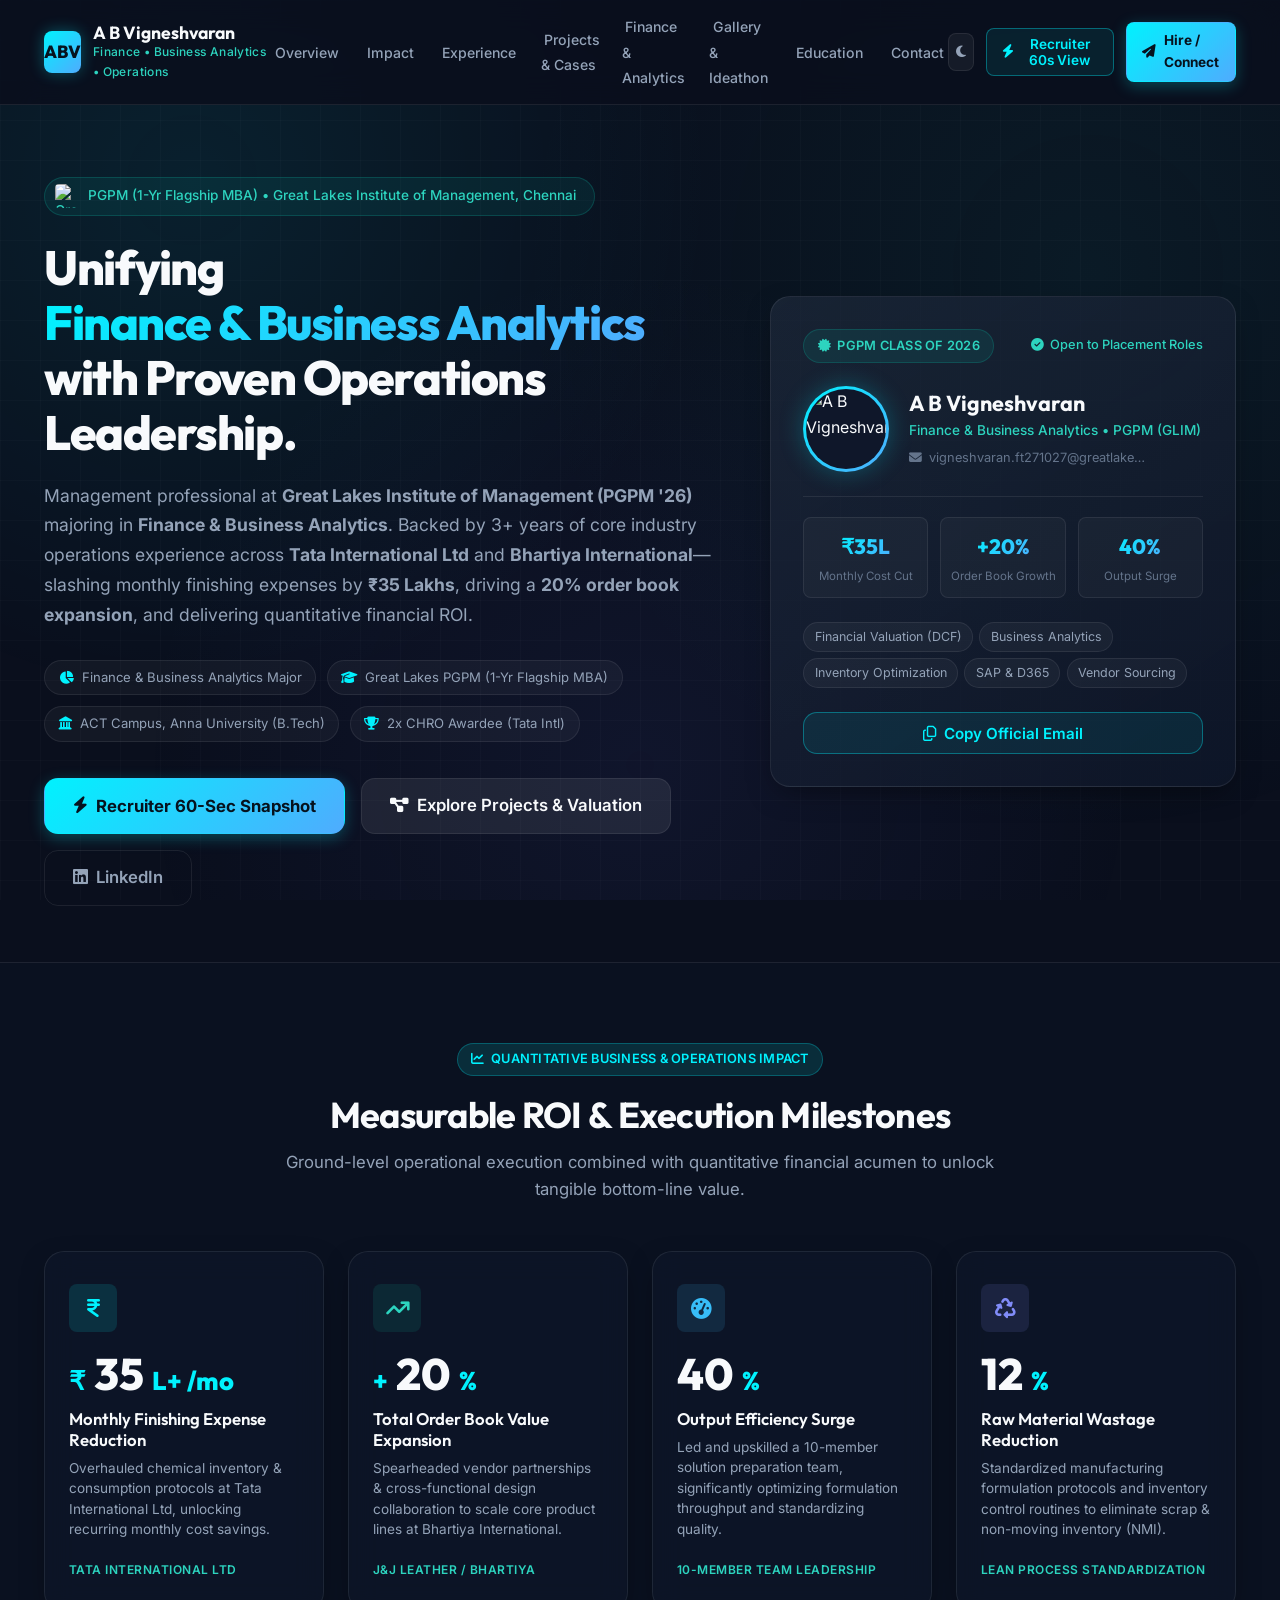
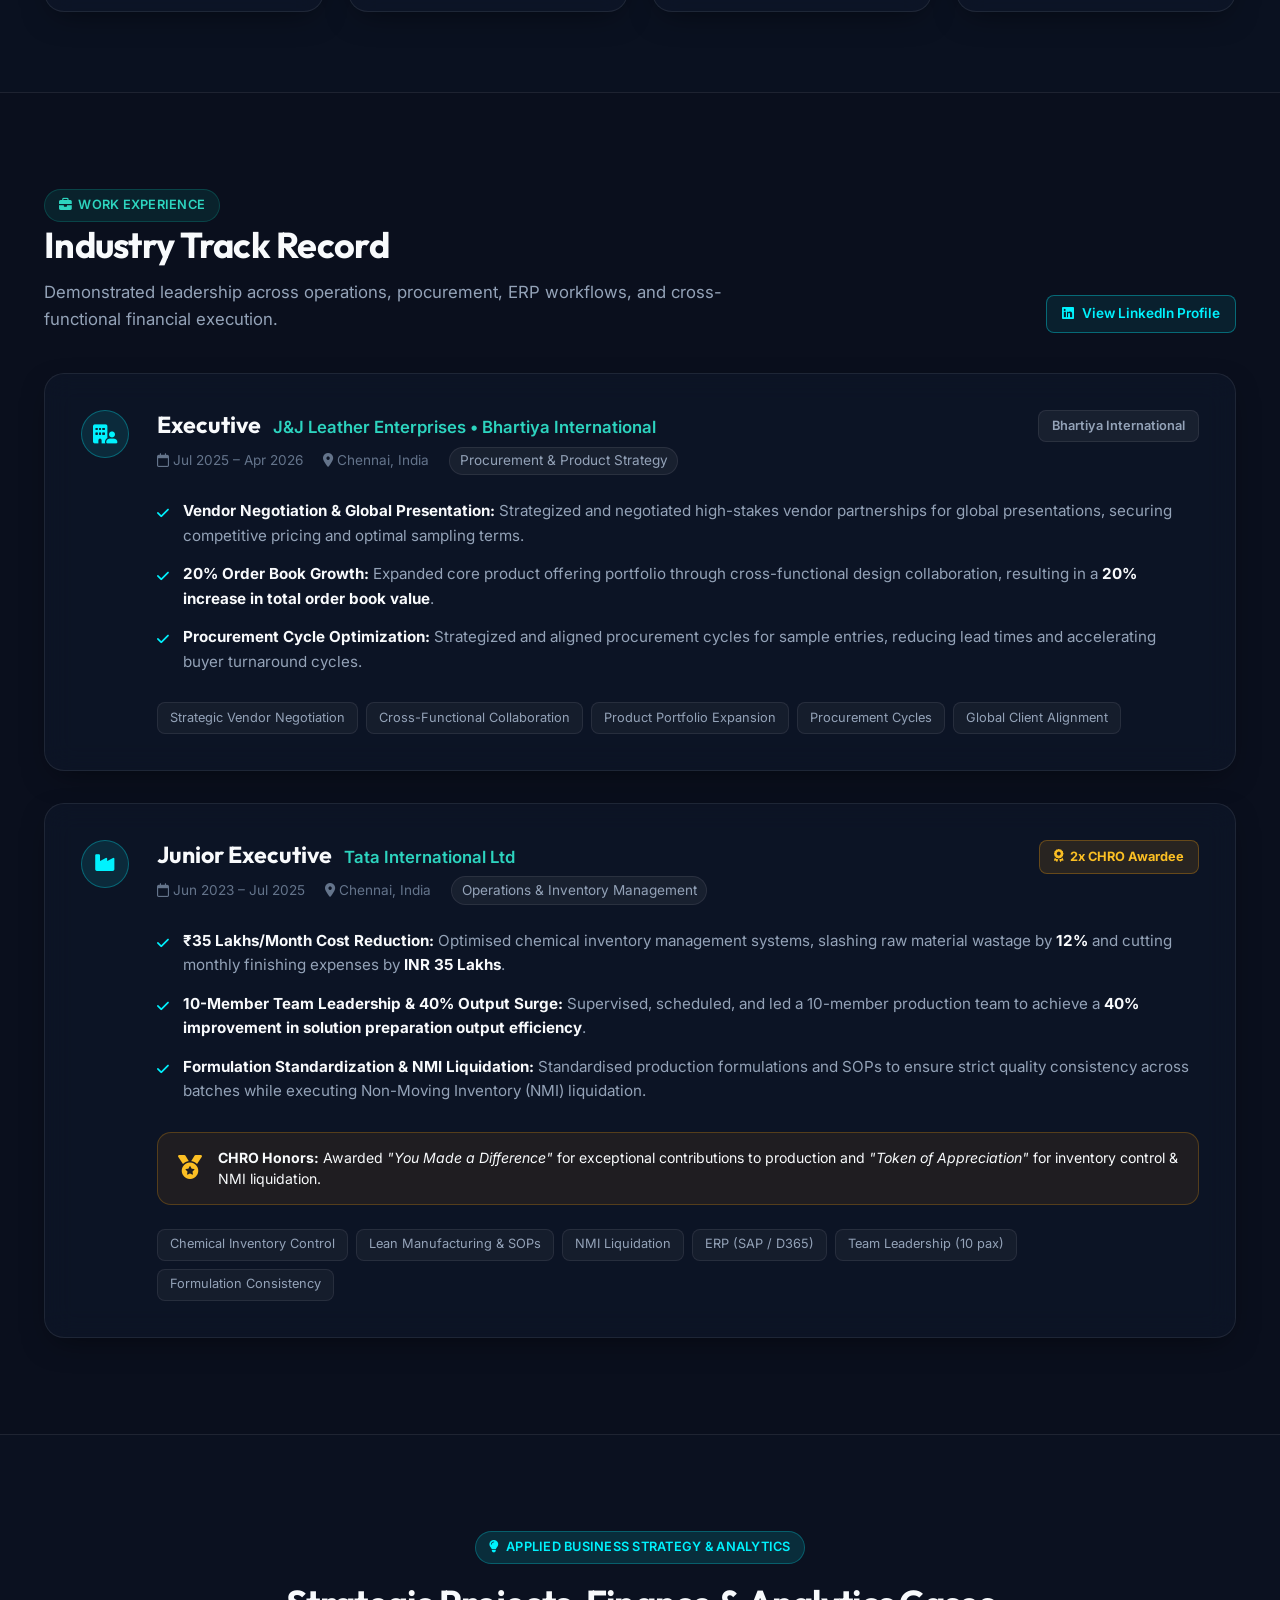
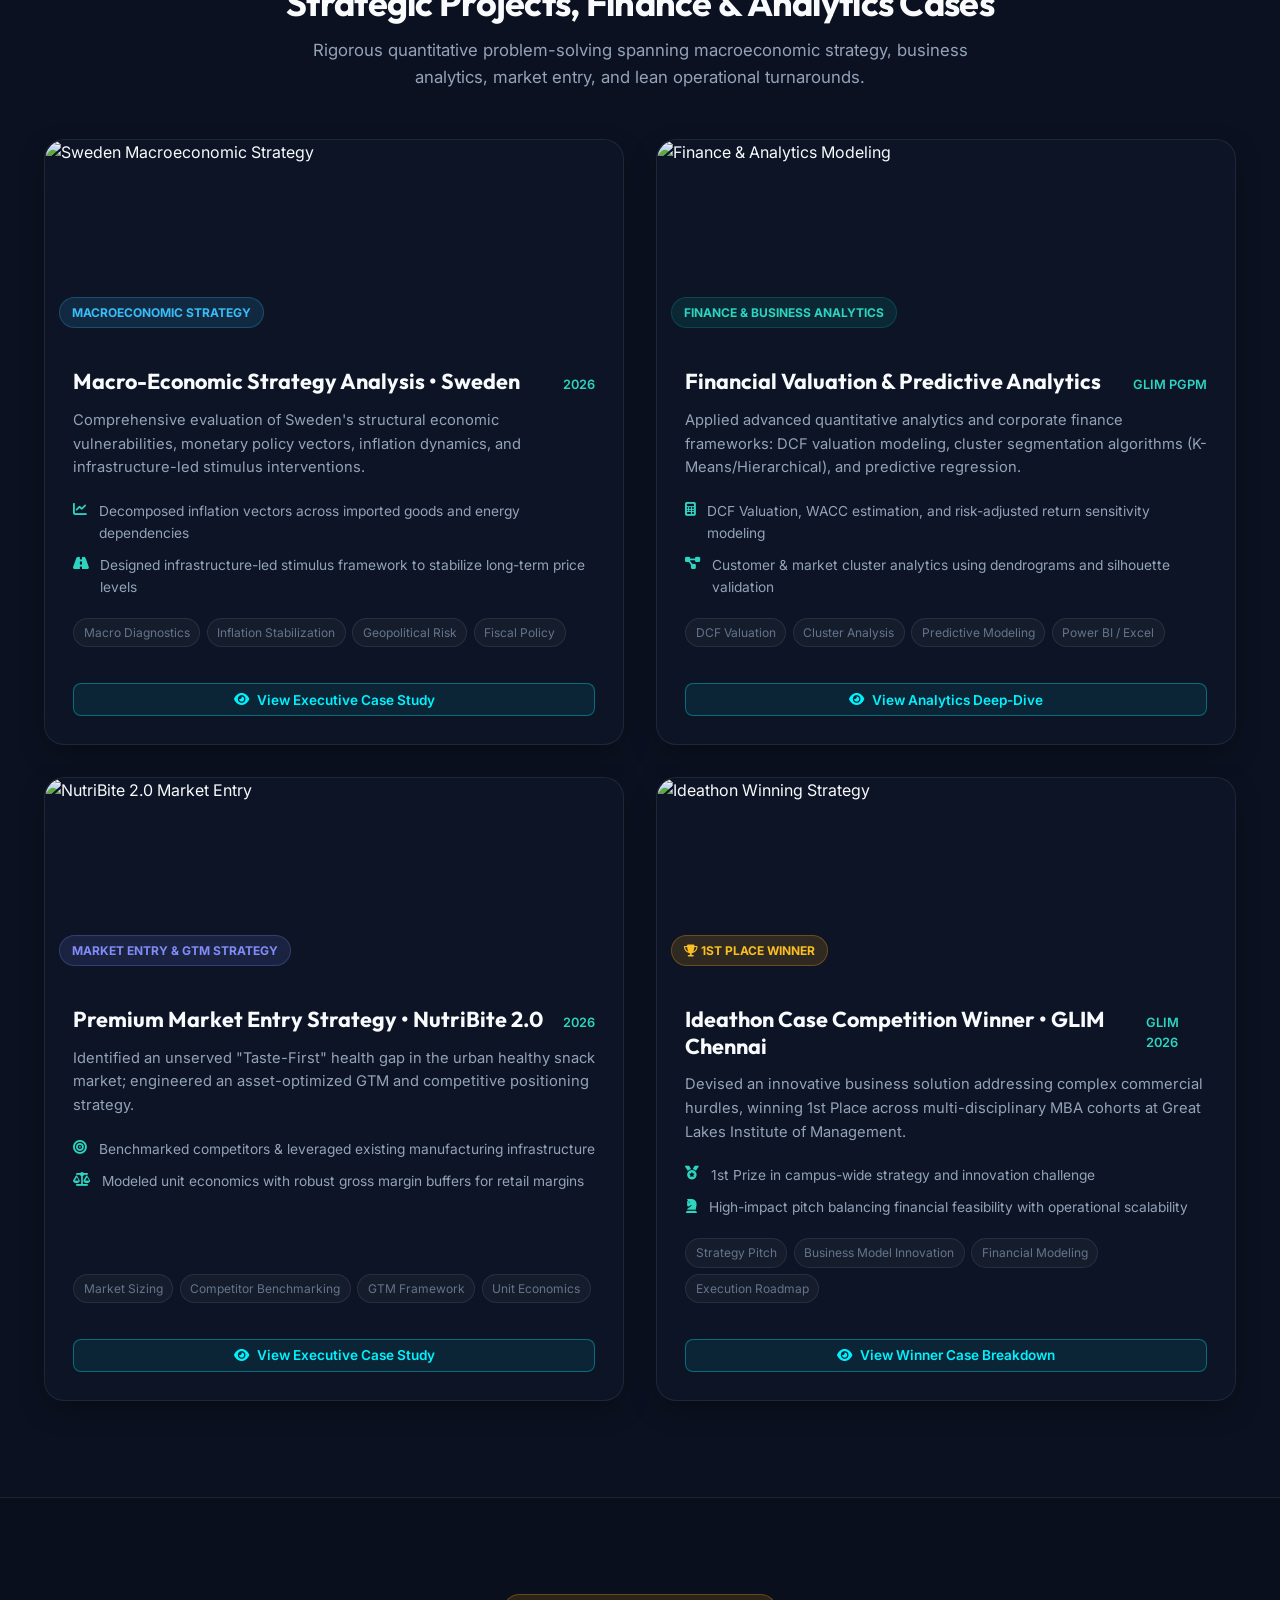
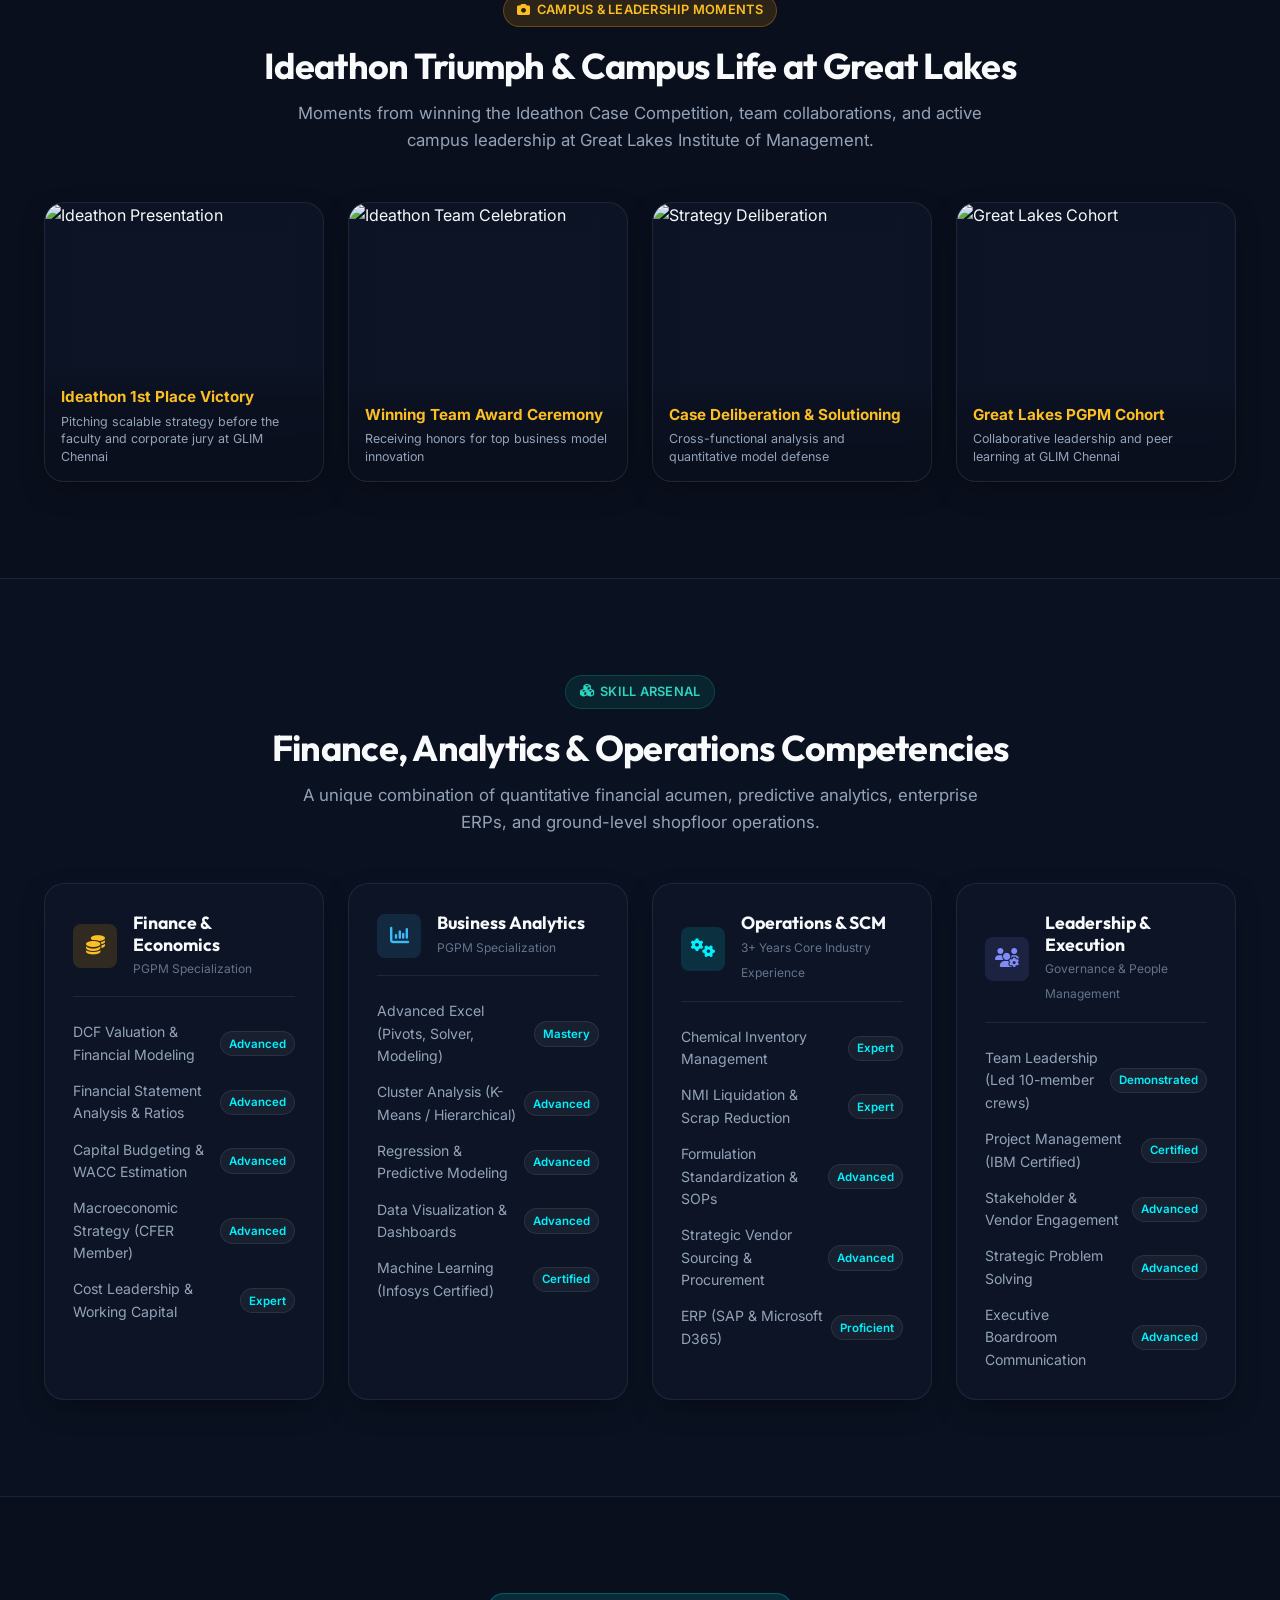
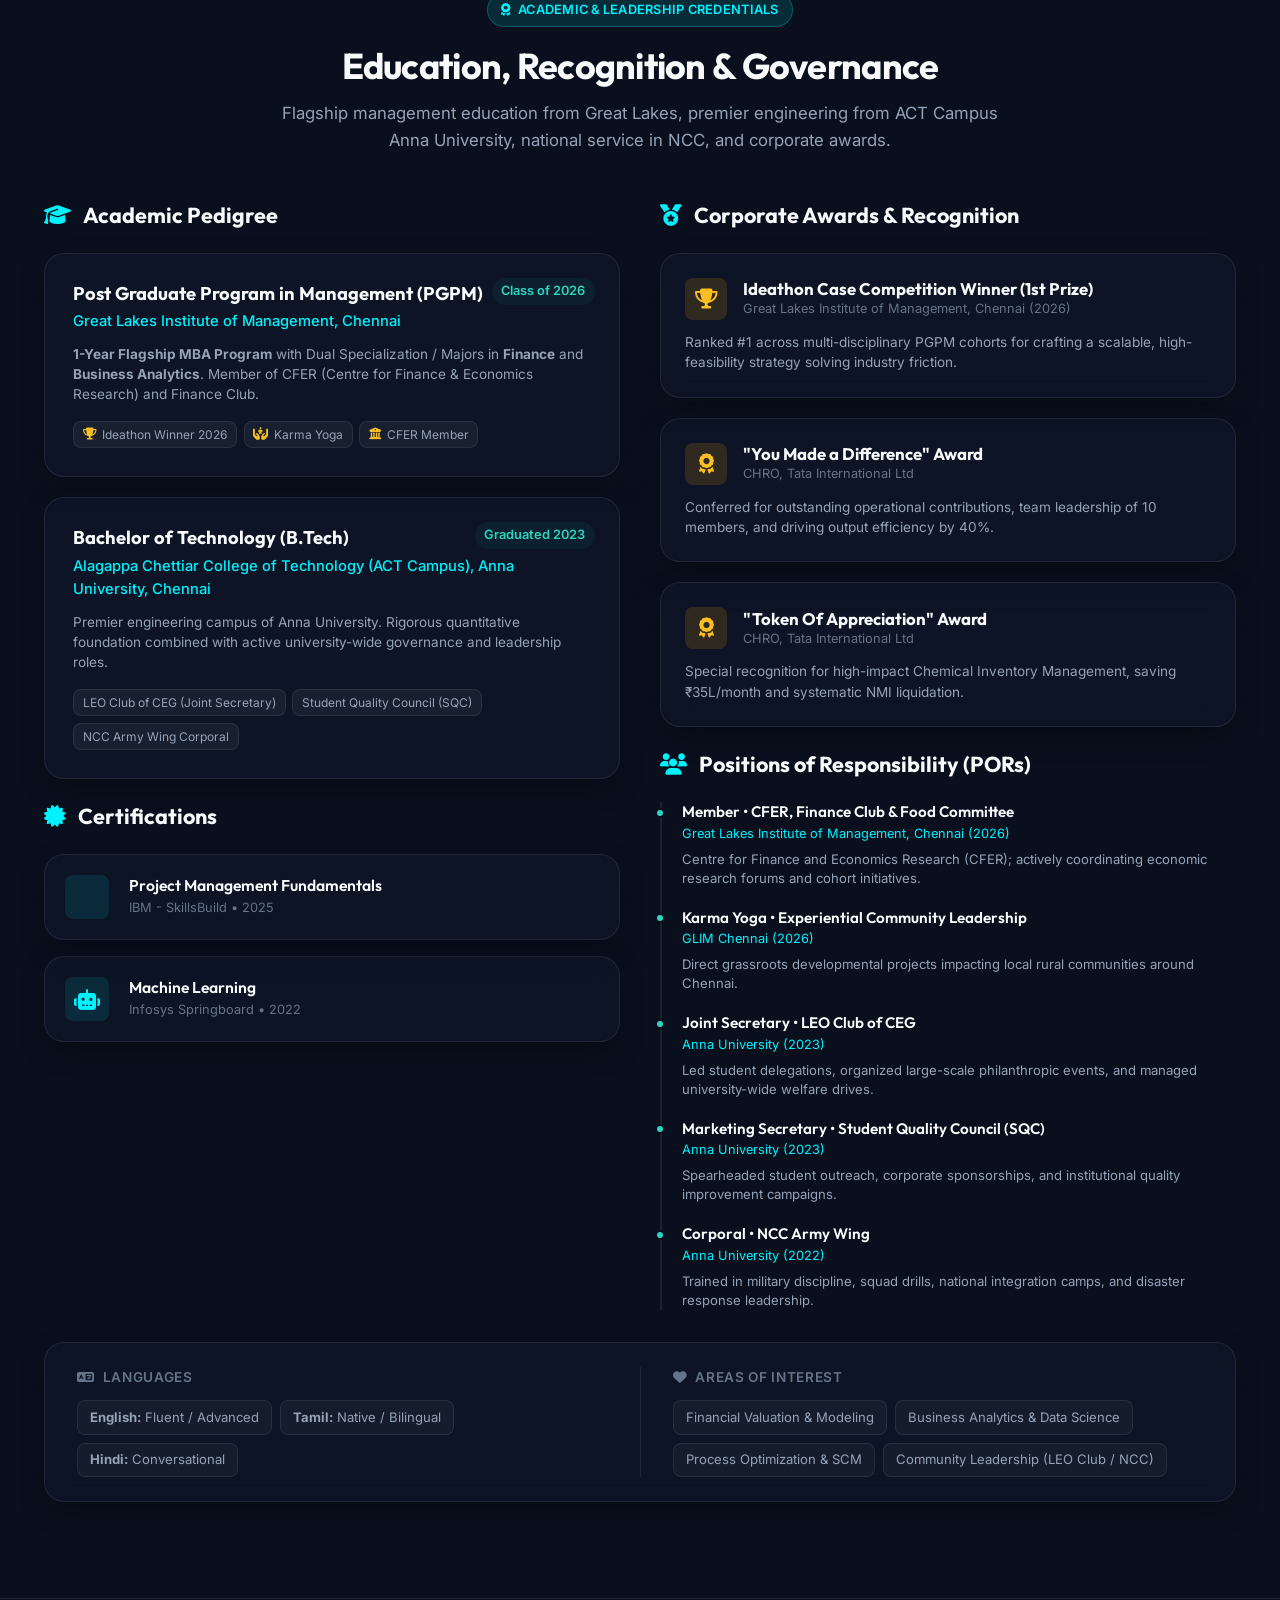
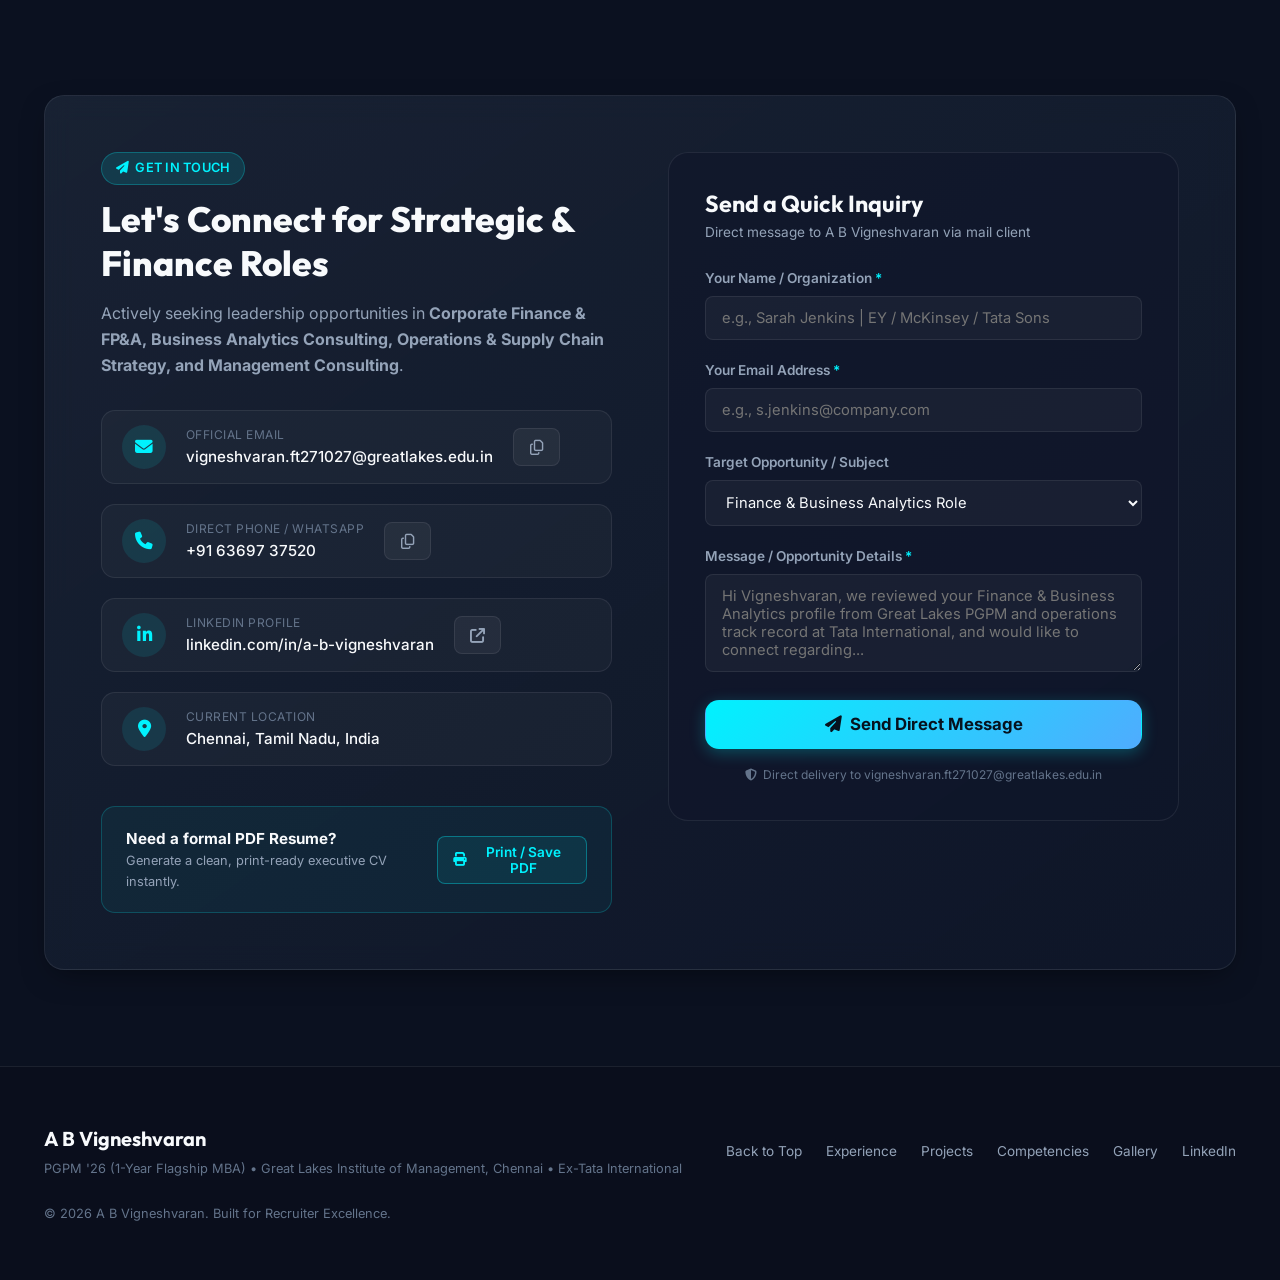
==== index.html @ b8160be9 "Add files via upload" ====
<!DOCTYPE html>
<html lang="en" data-theme="dark">
<head>
  <meta charset="UTF-8">
  <meta name="viewport" content="width=device-width, initial-scale=1.0">
  <title>A B Vigneshvaran | Finance & Business Analytics | Operations & Strategy | Great Lakes PGPM</title>
  <meta name="description" content="Executive Portfolio of A B Vigneshvaran - PGPM (1-Year Flagship MBA) at Great Lakes Institute of Management, majoring in Finance & Business Analytics. Ex-Tata International & Bhartiya International with proven Operations & SCM track record.">
  <meta name="author" content="A B Vigneshvaran">
  <meta name="keywords" content="A B Vigneshvaran, Great Lakes PGPM, Finance and Business Analytics, Operations Management, Tata International, Bhartiya International, ACT Campus Anna University, Valuation, Financial Modeling, Strategy Consultant">

  <!-- Open Graph / Social Meta -->
  <meta property="og:type" content="website">
  <meta property="og:title" content="A B Vigneshvaran | Executive Portfolio">
  <meta property="og:description" content="Explore Finance & Business Analytics expertise, Operations impact, and strategic case studies of A B Vigneshvaran (PGPM, Great Lakes).">

  <!-- Google Fonts: Inter, Outfit, JetBrains Mono -->
  <link rel="preconnect" href="https://fonts.googleapis.com">
  <link rel="preconnect" href="https://fonts.gstatic.com" crossorigin>
  <link href="https://fonts.googleapis.com/css2?family=Inter:wght@300;400;500;600;700&family=Outfit:wght@400;500;600;700;800&family=JetBrains+Mono:wght@400;500;600&display=swap" rel="stylesheet">
  
  <!-- FontAwesome Icons -->
  <link rel="stylesheet" href="https://cdnjs.cloudflare.com/ajax/libs/font-awesome/6.5.1/css/all.min.css">

  <link rel="stylesheet" href="styles.css">
</head>
<body>

  <!-- Background Ambient Glow & Grid -->
  <div class="bg-mesh" aria-hidden="true"></div>
  <div class="bg-grid-overlay" aria-hidden="true"></div>

  <!-- Top Navigation Bar -->
  <header class="navbar" id="navbar">
    <div class="nav-container">
      <a href="#hero" class="brand-logo" aria-label="Home">
        <div class="logo-badge">ABV</div>
        <div class="brand-text">
          <span class="brand-name">A B Vigneshvaran</span>
          <span class="brand-sub">Finance &bull; Business Analytics &bull; Operations</span>
        </div>
      </a>

      <nav class="nav-menu" id="navMenu">
        <ul class="nav-links">
          <li><a href="#overview" class="nav-link">Overview</a></li>
          <li><a href="#impact" class="nav-link">Impact</a></li>
          <li><a href="#experience" class="nav-link">Experience</a></li>
          <li><a href="#projects" class="nav-link">Projects & Cases</a></li>
          <li><a href="#skills" class="nav-link">Finance & Analytics</a></li>
          <li><a href="#gallery" class="nav-link">Gallery & Ideathon</a></li>
          <li><a href="#credentials" class="nav-link">Education</a></li>
          <li><a href="#contact" class="nav-link">Contact</a></li>
        </ul>
      </nav>

      <div class="nav-actions">
        <button class="theme-toggle-btn" id="themeToggle" title="Toggle Light/Dark Theme" aria-label="Toggle theme">
          <i class="fa-solid fa-moon" id="themeIcon"></i>
        </button>
        <button class="btn btn-sm btn-outline-cyan" id="openRecruiterSnapBtn" aria-label="Recruiter Snapshot">
          <i class="fa-solid fa-bolt"></i>
          <span>Recruiter 60s View</span>
        </button>
        <a href="#contact" class="btn btn-sm btn-primary hide-mobile">
          <i class="fa-solid fa-paper-plane"></i>
          <span>Hire / Connect</span>
        </a>
        <button class="mobile-toggle" id="mobileToggle" aria-label="Toggle Navigation Menu">
          <span></span><span></span><span></span>
        </button>
      </div>
    </div>
  </header>

  <main>
    <!-- HERO SECTION -->
    <section class="hero-section" id="hero">
      <div class="container hero-container">
        
        <div class="hero-content">
          <div class="status-pill animate-fade-in">
            <img src="assets/great_lakes_logo.png" alt="Great Lakes" class="pill-logo-img">
            <span>PGPM (1-Yr Flagship MBA) &bull; Great Lakes Institute of Management, Chennai</span>
          </div>

          <h1 class="hero-title animate-fade-up">
            Unifying <span class="gradient-text">Finance & Business Analytics</span> with Proven Operations Leadership.
          </h1>

          <p class="hero-description animate-fade-up delay-1">
            Management professional at <strong>Great Lakes Institute of Management (PGPM '26)</strong> majoring in <strong>Finance & Business Analytics</strong>. Backed by 3+ years of core industry operations experience across <strong>Tata International Ltd</strong> and <strong>Bhartiya International</strong>—slashing monthly finishing expenses by <strong>₹35 Lakhs</strong>, driving a <strong>20% order book expansion</strong>, and delivering quantitative financial ROI.
          </p>

          <div class="hero-chips animate-fade-up delay-2">
            <div class="chip">
              <i class="fa-solid fa-chart-pie"></i>
              <span>Finance & Business Analytics Major</span>
            </div>
            <div class="chip">
              <i class="fa-solid fa-graduation-cap"></i>
              <span>Great Lakes PGPM (1-Yr Flagship MBA)</span>
            </div>
            <div class="chip">
              <i class="fa-solid fa-landmark"></i>
              <span>ACT Campus, Anna University (B.Tech)</span>
            </div>
            <div class="chip">
              <i class="fa-solid fa-trophy"></i>
              <span>2x CHRO Awardee (Tata Intl)</span>
            </div>
          </div>

          <div class="hero-cta-group animate-fade-up delay-3">
            <button class="btn btn-lg btn-primary" id="heroRecruiterBtn">
              <i class="fa-solid fa-bolt"></i>
              <span>Recruiter 60-Sec Snapshot</span>
            </button>
            <a href="#projects" class="btn btn-lg btn-secondary">
              <i class="fa-solid fa-diagram-project"></i>
              <span>Explore Projects & Valuation</span>
            </a>
            <a href="https://www.linkedin.com/in/a-b-vigneshvaran" target="_blank" rel="noopener noreferrer" class="btn btn-lg btn-ghost" title="LinkedIn Profile">
              <i class="fa-brands fa-linkedin"></i>
              <span>LinkedIn</span>
            </a>
          </div>
        </div>

        <!-- HERO PROFILE CARD WITH REAL PHOTO -->
        <div class="hero-card-column animate-fade-up delay-2">
          <div class="executive-card glass-card">
            <div class="card-header-badge">
              <span class="tag tag-teal"><i class="fa-solid fa-certificate"></i> PGPM Class of 2026</span>
              <span class="live-status"><i class="fa-solid fa-circle-check"></i> Open to Placement Roles</span>
            </div>
            
            <div class="avatar-container">
              <div class="avatar-photo-frame">
                <img src="assets/profile.jpg" alt="A B Vigneshvaran" class="avatar-real-img">
              </div>
              <div class="avatar-info">
                <h3>A B Vigneshvaran</h3>
                <p class="sub-role">Finance & Business Analytics &bull; PGPM (GLIM)</p>
                <div class="location-tag">
                  <i class="fa-solid fa-envelope"></i>
                  <span class="truncate">vigneshvaran.ft271027@greatlakes.edu.in</span>
                </div>
              </div>
            </div>

            <div class="card-divider"></div>

            <div class="profile-quick-stats">
              <div class="quick-stat-item">
                <div class="stat-num gradient-text">₹35L</div>
                <div class="stat-lbl">Monthly Cost Cut</div>
              </div>
              <div class="quick-stat-item">
                <div class="stat-num gradient-text">+20%</div>
                <div class="stat-lbl">Order Book Growth</div>
              </div>
              <div class="quick-stat-item">
                <div class="stat-num gradient-text">40%</div>
                <div class="stat-lbl">Output Surge</div>
              </div>
            </div>

            <div class="core-competency-pills">
              <span class="pill-badge">Financial Valuation (DCF)</span>
              <span class="pill-badge">Business Analytics</span>
              <span class="pill-badge">Inventory Optimization</span>
              <span class="pill-badge">SAP & D365</span>
              <span class="pill-badge">Vendor Sourcing</span>
            </div>

            <div class="quick-card-actions">
              <button class="btn btn-full btn-outline-cyan" onclick="copyContactInfo('vigneshvaran.ft271027@greatlakes.edu.in', 'Email copied to clipboard!')">
                <i class="fa-regular fa-copy"></i>
                <span>Copy Official Email</span>
              </button>
            </div>
          </div>
        </div>

      </div>
    </section>

    <!-- KEY IMPACT METRICS BAR -->
    <section class="metrics-section" id="impact">
      <div class="container">
        <div class="section-badge-center">
          <span class="tag tag-cyan"><i class="fa-solid fa-chart-line"></i> Quantitative Business & Operations Impact</span>
        </div>
        <h2 class="section-title text-center">Measurable ROI & Execution Milestones</h2>
        <p class="section-subtitle text-center">Ground-level operational execution combined with quantitative financial acumen to unlock tangible bottom-line value.</p>

        <div class="metrics-grid">
          
          <div class="metric-card glass-card">
            <div class="metric-icon-wrap icon-cyan">
              <i class="fa-solid fa-indian-rupee-sign"></i>
            </div>
            <div class="metric-number-wrap">
              <span class="metric-prefix">₹</span>
              <span class="metric-counter" data-target="35">0</span>
              <span class="metric-suffix">L+ /mo</span>
            </div>
            <h4 class="metric-heading">Monthly Finishing Expense Reduction</h4>
            <p class="metric-desc">Overhauled chemical inventory & consumption protocols at Tata International Ltd, unlocking recurring monthly cost savings.</p>
            <div class="metric-tag">Tata International Ltd</div>
          </div>

          <div class="metric-card glass-card">
            <div class="metric-icon-wrap icon-teal">
              <i class="fa-solid fa-arrow-trend-up"></i>
            </div>
            <div class="metric-number-wrap">
              <span class="metric-prefix">+</span>
              <span class="metric-counter" data-target="20">0</span>
              <span class="metric-suffix">%</span>
            </div>
            <h4 class="metric-heading">Total Order Book Value Expansion</h4>
            <p class="metric-desc">Spearheaded vendor partnerships & cross-functional design collaboration to scale core product lines at Bhartiya International.</p>
            <div class="metric-tag">J&J Leather / Bhartiya</div>
          </div>

          <div class="metric-card glass-card">
            <div class="metric-icon-wrap icon-blue">
              <i class="fa-solid fa-gauge-high"></i>
            </div>
            <div class="metric-number-wrap">
              <span class="metric-counter" data-target="40">0</span>
              <span class="metric-suffix">%</span>
            </div>
            <h4 class="metric-heading">Output Efficiency Surge</h4>
            <p class="metric-desc">Led and upskilled a 10-member solution preparation team, significantly optimizing formulation throughput and standardizing quality.</p>
            <div class="metric-tag">10-Member Team Leadership</div>
          </div>

          <div class="metric-card glass-card">
            <div class="metric-icon-wrap icon-indigo">
              <i class="fa-solid fa-recycle"></i>
            </div>
            <div class="metric-number-wrap">
              <span class="metric-counter" data-target="12">0</span>
              <span class="metric-suffix">%</span>
            </div>
            <h4 class="metric-heading">Raw Material Wastage Reduction</h4>
            <p class="metric-desc">Standardized manufacturing formulation protocols and inventory control routines to eliminate scrap & non-moving inventory (NMI).</p>
            <div class="metric-tag">Lean Process Standardization</div>
          </div>

        </div>
      </div>
    </section>

    <!-- PROFESSIONAL EXPERIENCE SECTION -->
    <section class="experience-section" id="experience">
      <div class="container">
        
        <div class="section-header-flex">
          <div>
            <span class="tag tag-teal"><i class="fa-solid fa-briefcase"></i> Work Experience</span>
            <h2 class="section-title">Industry Track Record</h2>
            <p class="section-subtitle">Demonstrated leadership across operations, procurement, ERP workflows, and cross-functional financial execution.</p>
          </div>
          <div class="exp-actions">
            <a href="https://www.linkedin.com/in/a-b-vigneshvaran" target="_blank" class="btn btn-sm btn-outline-cyan">
              <i class="fa-brands fa-linkedin"></i> View LinkedIn Profile
            </a>
          </div>
        </div>

        <div class="timeline-container">
          
          <!-- Experience Item 1: J&J Leather / Bhartiya International -->
          <div class="timeline-item glass-card">
            <div class="timeline-marker">
              <i class="fa-solid fa-building-user"></i>
            </div>
            <div class="timeline-body">
              <div class="timeline-header">
                <div>
                  <div class="company-badge-row">
                    <h3 class="role-title">Executive</h3>
                    <span class="company-name">J&J Leather Enterprises &bull; Bhartiya International</span>
                  </div>
                  <div class="timeline-meta">
                    <span><i class="fa-regular fa-calendar"></i> Jul 2025 – Apr 2026</span>
                    <span><i class="fa-solid fa-location-dot"></i> Chennai, India</span>
                    <span class="tenure-badge">Procurement & Product Strategy</span>
                  </div>
                </div>
                <div class="company-tag">Bhartiya International</div>
              </div>

              <div class="timeline-bullets">
                <div class="bullet-point">
                  <div class="bullet-icon"><i class="fa-solid fa-check"></i></div>
                  <div class="bullet-text">
                    <strong>Vendor Negotiation & Global Presentation:</strong> Strategized and negotiated high-stakes vendor partnerships for global presentations, securing competitive pricing and optimal sampling terms.
                  </div>
                </div>
                <div class="bullet-point">
                  <div class="bullet-icon"><i class="fa-solid fa-check"></i></div>
                  <div class="bullet-text">
                    <strong>20% Order Book Growth:</strong> Expanded core product offering portfolio through cross-functional design collaboration, resulting in a <strong>20% increase in total order book value</strong>.
                  </div>
                </div>
                <div class="bullet-point">
                  <div class="bullet-icon"><i class="fa-solid fa-check"></i></div>
                  <div class="bullet-text">
                    <strong>Procurement Cycle Optimization:</strong> Strategized and aligned procurement cycles for sample entries, reducing lead times and accelerating buyer turnaround cycles.
                  </div>
                </div>
              </div>

              <div class="skill-tag-group">
                <span class="skill-tag">Strategic Vendor Negotiation</span>
                <span class="skill-tag">Cross-Functional Collaboration</span>
                <span class="skill-tag">Product Portfolio Expansion</span>
                <span class="skill-tag">Procurement Cycles</span>
                <span class="skill-tag">Global Client Alignment</span>
              </div>
            </div>
          </div>

          <!-- Experience Item 2: Tata International Ltd -->
          <div class="timeline-item glass-card">
            <div class="timeline-marker">
              <i class="fa-solid fa-industry"></i>
            </div>
            <div class="timeline-body">
              <div class="timeline-header">
                <div>
                  <div class="company-badge-row">
                    <h3 class="role-title">Junior Executive</h3>
                    <span class="company-name">Tata International Ltd</span>
                  </div>
                  <div class="timeline-meta">
                    <span><i class="fa-regular fa-calendar"></i> Jun 2023 – Jul 2025</span>
                    <span><i class="fa-solid fa-location-dot"></i> Chennai, India</span>
                    <span class="tenure-badge">Operations & Inventory Management</span>
                  </div>
                </div>
                <div class="company-tag-gold"><i class="fa-solid fa-award"></i> 2x CHRO Awardee</div>
              </div>

              <div class="timeline-bullets">
                <div class="bullet-point">
                  <div class="bullet-icon"><i class="fa-solid fa-check"></i></div>
                  <div class="bullet-text">
                    <strong>₹35 Lakhs/Month Cost Reduction:</strong> Optimised chemical inventory management systems, slashing raw material wastage by <strong>12%</strong> and cutting monthly finishing expenses by <strong>INR 35 Lakhs</strong>.
                  </div>
                </div>
                <div class="bullet-point">
                  <div class="bullet-icon"><i class="fa-solid fa-check"></i></div>
                  <div class="bullet-text">
                    <strong>10-Member Team Leadership & 40% Output Surge:</strong> Supervised, scheduled, and led a 10-member production team to achieve a <strong>40% improvement in solution preparation output efficiency</strong>.
                  </div>
                </div>
                <div class="bullet-point">
                  <div class="bullet-icon"><i class="fa-solid fa-check"></i></div>
                  <div class="bullet-text">
                    <strong>Formulation Standardization & NMI Liquidation:</strong> Standardised production formulations and SOPs to ensure strict quality consistency across batches while executing Non-Moving Inventory (NMI) liquidation.
                  </div>
                </div>
              </div>

              <!-- Corporate Recognition Callout -->
              <div class="award-callout-box">
                <div class="callout-icon"><i class="fa-solid fa-medal"></i></div>
                <div class="callout-text">
                  <strong>CHRO Honors:</strong> Awarded <em>"You Made a Difference"</em> for exceptional contributions to production and <em>"Token of Appreciation"</em> for inventory control & NMI liquidation.
                </div>
              </div>

              <div class="skill-tag-group">
                <span class="skill-tag">Chemical Inventory Control</span>
                <span class="skill-tag">Lean Manufacturing & SOPs</span>
                <span class="skill-tag">NMI Liquidation</span>
                <span class="skill-tag">ERP (SAP / D365)</span>
                <span class="skill-tag">Team Leadership (10 pax)</span>
                <span class="skill-tag">Formulation Consistency</span>
              </div>
            </div>
          </div>

        </div>

      </div>
    </section>

    <!-- STRATEGIC PROJECTS & CASE ANALYSES (WITH RICH VISUALS) -->
    <section class="projects-section" id="projects">
      <div class="container">
        
        <div class="section-badge-center">
          <span class="tag tag-cyan"><i class="fa-solid fa-lightbulb"></i> Applied Business Strategy & Analytics</span>
        </div>
        <h2 class="section-title text-center">Strategic Projects, Finance & Analytics Cases</h2>
        <p class="section-subtitle text-center">Rigorous quantitative problem-solving spanning macroeconomic strategy, business analytics, market entry, and lean operational turnarounds.</p>

        <div class="projects-grid">
          
          <!-- Project 1: Sweden Macroeconomic Analysis -->
          <div class="project-card glass-card">
            <div class="project-img-wrapper">
              <img src="assets/sweden_project.jpg" alt="Sweden Macroeconomic Strategy" class="project-card-img">
              <div class="project-img-tag tag-blue">Macroeconomic Strategy</div>
            </div>
            <div class="project-card-content">
              <div class="project-top-row">
                <h3 class="project-title">Macro-Economic Strategy Analysis &bull; Sweden</h3>
                <span class="project-year">2026</span>
              </div>
              <p class="project-summary">
                Comprehensive evaluation of Sweden's structural economic vulnerabilities, monetary policy vectors, inflation dynamics, and infrastructure-led stimulus interventions.
              </p>

              <div class="project-highlights">
                <div class="proj-highlight-item">
                  <i class="fa-solid fa-chart-line"></i>
                  <span>Decomposed inflation vectors across imported goods and energy dependencies</span>
                </div>
                <div class="proj-highlight-item">
                  <i class="fa-solid fa-road"></i>
                  <span>Designed infrastructure-led stimulus framework to stabilize long-term price levels</span>
                </div>
              </div>

              <div class="project-tags">
                <span class="tag-pill">Macro Diagnostics</span>
                <span class="tag-pill">Inflation Stabilization</span>
                <span class="tag-pill">Geopolitical Risk</span>
                <span class="tag-pill">Fiscal Policy</span>
              </div>

              <button class="btn btn-sm btn-outline-cyan btn-full mt-4" onclick="openCaseModal('sweden')">
                <i class="fa-solid fa-eye"></i> View Executive Case Study
              </button>
            </div>
          </div>

          <!-- Project 2: Business Analytics & Financial Modeling -->
          <div class="project-card glass-card">
            <div class="project-img-wrapper">
              <img src="assets/finance_analytics_project.jpg" alt="Finance & Analytics Modeling" class="project-card-img">
              <div class="project-img-tag tag-teal">Finance & Business Analytics</div>
            </div>
            <div class="project-card-content">
              <div class="project-top-row">
                <h3 class="project-title">Financial Valuation & Predictive Analytics</h3>
                <span class="project-year">GLIM PGPM</span>
              </div>
              <p class="project-summary">
                Applied advanced quantitative analytics and corporate finance frameworks: DCF valuation modeling, cluster segmentation algorithms (K-Means/Hierarchical), and predictive regression.
              </p>

              <div class="project-highlights">
                <div class="proj-highlight-item">
                  <i class="fa-solid fa-calculator"></i>
                  <span>DCF Valuation, WACC estimation, and risk-adjusted return sensitivity modeling</span>
                </div>
                <div class="proj-highlight-item">
                  <i class="fa-solid fa-diagram-project"></i>
                  <span>Customer & market cluster analytics using dendrograms and silhouette validation</span>
                </div>
              </div>

              <div class="project-tags">
                <span class="tag-pill">DCF Valuation</span>
                <span class="tag-pill">Cluster Analysis</span>
                <span class="tag-pill">Predictive Modeling</span>
                <span class="tag-pill">Power BI / Excel</span>
              </div>

              <button class="btn btn-sm btn-outline-cyan btn-full mt-4" onclick="openCaseModal('financeanalytics')">
                <i class="fa-solid fa-eye"></i> View Analytics Deep-Dive
              </button>
            </div>
          </div>

          <!-- Project 3: NutriBite 2.0 Market Entry -->
          <div class="project-card glass-card">
            <div class="project-img-wrapper">
              <img src="assets/nutribite_project.jpg" alt="NutriBite 2.0 Market Entry" class="project-card-img">
              <div class="project-img-tag tag-indigo">Market Entry & GTM Strategy</div>
            </div>
            <div class="project-card-content">
              <div class="project-top-row">
                <h3 class="project-title">Premium Market Entry Strategy &bull; NutriBite 2.0</h3>
                <span class="project-year">2026</span>
              </div>
              <p class="project-summary">
                Identified an unserved "Taste-First" health gap in the urban healthy snack market; engineered an asset-optimized GTM and competitive positioning strategy.
              </p>

              <div class="project-highlights">
                <div class="proj-highlight-item">
                  <i class="fa-solid fa-bullseye"></i>
                  <span>Benchmarked competitors & leveraged existing manufacturing infrastructure</span>
                </div>
                <div class="proj-highlight-item">
                  <i class="fa-solid fa-scale-balanced"></i>
                  <span>Modeled unit economics with robust gross margin buffers for retail margins</span>
                </div>
              </div>

              <div class="project-tags">
                <span class="tag-pill">Market Sizing</span>
                <span class="tag-pill">Competitor Benchmarking</span>
                <span class="tag-pill">GTM Framework</span>
                <span class="tag-pill">Unit Economics</span>
              </div>

              <button class="btn btn-sm btn-outline-cyan btn-full mt-4" onclick="openCaseModal('nutribite')">
                <i class="fa-solid fa-eye"></i> View Executive Case Study
              </button>
            </div>
          </div>

          <!-- Project 4: Great Lakes Ideathon 1st Place Win -->
          <div class="project-card glass-card">
            <div class="project-img-wrapper">
              <img src="assets/ideathon_1.jpg" alt="Ideathon Winning Strategy" class="project-card-img">
              <div class="project-img-tag tag-gold"><i class="fa-solid fa-trophy"></i> 1st Place Winner</div>
            </div>
            <div class="project-card-content">
              <div class="project-top-row">
                <h3 class="project-title">Ideathon Case Competition Winner &bull; GLIM Chennai</h3>
                <span class="project-year">GLIM 2026</span>
              </div>
              <p class="project-summary">
                Devised an innovative business solution addressing complex commercial hurdles, winning 1st Place across multi-disciplinary MBA cohorts at Great Lakes Institute of Management.
              </p>

              <div class="project-highlights">
                <div class="proj-highlight-item">
                  <i class="fa-solid fa-medal"></i>
                  <span>1st Prize in campus-wide strategy and innovation challenge</span>
                </div>
                <div class="proj-highlight-item">
                  <i class="fa-solid fa-chess-knight"></i>
                  <span>High-impact pitch balancing financial feasibility with operational scalability</span>
                </div>
              </div>

              <div class="project-tags">
                <span class="tag-pill">Strategy Pitch</span>
                <span class="tag-pill">Business Model Innovation</span>
                <span class="tag-pill">Financial Modeling</span>
                <span class="tag-pill">Execution Roadmap</span>
              </div>

              <button class="btn btn-sm btn-outline-cyan btn-full mt-4" onclick="openCaseModal('ideathon')">
                <i class="fa-solid fa-eye"></i> View Winner Case Breakdown
              </button>
            </div>
          </div>

        </div>

      </div>
    </section>

    <!-- PHOTO GALLERY & IDEATHON SPOTLIGHT -->
    <section class="gallery-section" id="gallery">
      <div class="container">
        
        <div class="section-badge-center">
          <span class="tag tag-gold"><i class="fa-solid fa-camera"></i> Campus & Leadership Moments</span>
        </div>
        <h2 class="section-title text-center">Ideathon Triumph & Campus Life at Great Lakes</h2>
        <p class="section-subtitle text-center">Moments from winning the Ideathon Case Competition, team collaborations, and active campus leadership at Great Lakes Institute of Management.</p>

        <div class="photo-gallery-grid">
          
          <div class="gallery-item glass-card">
            <img src="assets/ideathon_1.jpg" alt="Ideathon Presentation" class="gallery-img">
            <div class="gallery-caption">
              <strong>Ideathon 1st Place Victory</strong>
              <span>Pitching scalable strategy before the faculty and corporate jury at GLIM Chennai</span>
            </div>
          </div>

          <div class="gallery-item glass-card">
            <img src="assets/ideathon_2.jpg" alt="Ideathon Team Celebration" class="gallery-img">
            <div class="gallery-caption">
              <strong>Winning Team Award Ceremony</strong>
              <span>Receiving honors for top business model innovation</span>
            </div>
          </div>

          <div class="gallery-item glass-card">
            <img src="assets/ideathon_3.jpg" alt="Strategy Deliberation" class="gallery-img">
            <div class="gallery-caption">
              <strong>Case Deliberation & Solutioning</strong>
              <span>Cross-functional analysis and quantitative model defense</span>
            </div>
          </div>

          <div class="gallery-item glass-card">
            <img src="assets/ideathon_4.jpg" alt="Great Lakes Cohort" class="gallery-img">
            <div class="gallery-caption">
              <strong>Great Lakes PGPM Cohort</strong>
              <span>Collaborative leadership and peer learning at GLIM Chennai</span>
            </div>
          </div>

        </div>

      </div>
    </section>

    <!-- CORE COMPETENCIES (FINANCE, ANALYTICS, OPERATIONS) -->
    <section class="skills-section" id="skills">
      <div class="container">
        
        <div class="section-badge-center">
          <span class="tag tag-teal"><i class="fa-solid fa-cubes"></i> Skill Arsenal</span>
        </div>
        <h2 class="section-title text-center">Finance, Analytics & Operations Competencies</h2>
        <p class="section-subtitle text-center">A unique combination of quantitative financial acumen, predictive analytics, enterprise ERPs, and ground-level shopfloor operations.</p>

        <div class="skill-category-grid">
          
          <!-- Category 1: Finance & Economics -->
          <div class="skill-card glass-card">
            <div class="skill-header">
              <div class="skill-cat-icon icon-gold">
                <i class="fa-solid fa-coins"></i>
              </div>
              <div>
                <h3 class="skill-cat-title">Finance & Economics</h3>
                <span class="skill-cat-subtitle">PGPM Specialization</span>
              </div>
            </div>
            <ul class="skill-list">
              <li class="skill-item">
                <span class="skill-name">DCF Valuation & Financial Modeling</span>
                <span class="skill-level-badge">Advanced</span>
              </li>
              <li class="skill-item">
                <span class="skill-name">Financial Statement Analysis & Ratios</span>
                <span class="skill-level-badge">Advanced</span>
              </li>
              <li class="skill-item">
                <span class="skill-name">Capital Budgeting & WACC Estimation</span>
                <span class="skill-level-badge">Advanced</span>
              </li>
              <li class="skill-item">
                <span class="skill-name">Macroeconomic Strategy (CFER Member)</span>
                <span class="skill-level-badge">Advanced</span>
              </li>
              <li class="skill-item">
                <span class="skill-name">Cost Leadership & Working Capital</span>
                <span class="skill-level-badge">Expert</span>
              </li>
            </ul>
          </div>

          <!-- Category 2: Business Analytics & Data -->
          <div class="skill-card glass-card">
            <div class="skill-header">
              <div class="skill-cat-icon icon-blue">
                <i class="fa-solid fa-chart-column"></i>
              </div>
              <div>
                <h3 class="skill-cat-title">Business Analytics</h3>
                <span class="skill-cat-subtitle">PGPM Specialization</span>
              </div>
            </div>
            <ul class="skill-list">
              <li class="skill-item">
                <span class="skill-name">Advanced Excel (Pivots, Solver, Modeling)</span>
                <span class="skill-level-badge">Mastery</span>
              </li>
              <li class="skill-item">
                <span class="skill-name">Cluster Analysis (K-Means / Hierarchical)</span>
                <span class="skill-level-badge">Advanced</span>
              </li>
              <li class="skill-item">
                <span class="skill-name">Regression & Predictive Modeling</span>
                <span class="skill-level-badge">Advanced</span>
              </li>
              <li class="skill-item">
                <span class="skill-name">Data Visualization & Dashboards</span>
                <span class="skill-level-badge">Advanced</span>
              </li>
              <li class="skill-item">
                <span class="skill-name">Machine Learning (Infosys Certified)</span>
                <span class="skill-level-badge">Certified</span>
              </li>
            </ul>
          </div>

          <!-- Category 3: Operations & Supply Chain -->
          <div class="skill-card glass-card">
            <div class="skill-header">
              <div class="skill-cat-icon icon-cyan">
                <i class="fa-solid fa-gears"></i>
              </div>
              <div>
                <h3 class="skill-cat-title">Operations & SCM</h3>
                <span class="skill-cat-subtitle">3+ Years Core Industry Experience</span>
              </div>
            </div>
            <ul class="skill-list">
              <li class="skill-item">
                <span class="skill-name">Chemical Inventory Management</span>
                <span class="skill-level-badge">Expert</span>
              </li>
              <li class="skill-item">
                <span class="skill-name">NMI Liquidation & Scrap Reduction</span>
                <span class="skill-level-badge">Expert</span>
              </li>
              <li class="skill-item">
                <span class="skill-name">Formulation Standardization & SOPs</span>
                <span class="skill-level-badge">Advanced</span>
              </li>
              <li class="skill-item">
                <span class="skill-name">Strategic Vendor Sourcing & Procurement</span>
                <span class="skill-level-badge">Advanced</span>
              </li>
              <li class="skill-item">
                <span class="skill-name">ERP (SAP & Microsoft D365)</span>
                <span class="skill-level-badge">Proficient</span>
              </li>
            </ul>
          </div>

          <!-- Category 4: Leadership & Strategy -->
          <div class="skill-card glass-card">
            <div class="skill-header">
              <div class="skill-cat-icon icon-indigo">
                <i class="fa-solid fa-users-gear"></i>
              </div>
              <div>
                <h3 class="skill-cat-title">Leadership & Execution</h3>
                <span class="skill-cat-subtitle">Governance & People Management</span>
              </div>
            </div>
            <ul class="skill-list">
              <li class="skill-item">
                <span class="skill-name">Team Leadership (Led 10-member crews)</span>
                <span class="skill-level-badge">Demonstrated</span>
              </li>
              <li class="skill-item">
                <span class="skill-name">Project Management (IBM Certified)</span>
                <span class="skill-level-badge">Certified</span>
              </li>
              <li class="skill-item">
                <span class="skill-name">Stakeholder & Vendor Engagement</span>
                <span class="skill-level-badge">Advanced</span>
              </li>
              <li class="skill-item">
                <span class="skill-name">Strategic Problem Solving</span>
                <span class="skill-level-badge">Advanced</span>
              </li>
              <li class="skill-item">
                <span class="skill-name">Executive Boardroom Communication</span>
                <span class="skill-level-badge">Advanced</span>
              </li>
            </ul>
          </div>

        </div>

      </div>
    </section>

    <!-- EDUCATION, RECOGNITION & LEADERSHIP (PORS) -->
    <section class="credentials-section" id="credentials">
      <div class="container">
        
        <div class="section-badge-center">
          <span class="tag tag-cyan"><i class="fa-solid fa-award"></i> Academic & Leadership Credentials</span>
        </div>
        <h2 class="section-title text-center">Education, Recognition & Governance</h2>
        <p class="section-subtitle text-center">Flagship management education from Great Lakes, premier engineering from ACT Campus Anna University, national service in NCC, and corporate awards.</p>

        <div class="credentials-grid">
          
          <!-- Column 1: Education & Honors -->
          <div class="credentials-col">
            <h3 class="col-title"><i class="fa-solid fa-graduation-cap"></i> Academic Pedigree</h3>
            
            <div class="credential-card glass-card">
              <div class="cred-year-tag">Class of 2026</div>
              <h4 class="cred-title">Post Graduate Program in Management (PGPM)</h4>
              <p class="cred-org">Great Lakes Institute of Management, Chennai</p>
              <p class="cred-desc"><strong>1-Year Flagship MBA Program</strong> with Dual Specialization / Majors in <strong>Finance</strong> and <strong>Business Analytics</strong>. Member of CFER (Centre for Finance & Economics Research) and Finance Club.</p>
              <div class="cred-badge-list">
                <span class="badge-mini"><i class="fa-solid fa-trophy"></i> Ideathon Winner 2026</span>
                <span class="badge-mini"><i class="fa-solid fa-hands-holding-child"></i> Karma Yoga</span>
                <span class="badge-mini"><i class="fa-solid fa-building-columns"></i> CFER Member</span>
              </div>
            </div>

            <div class="credential-card glass-card">
              <div class="cred-year-tag">Graduated 2023</div>
              <h4 class="cred-title">Bachelor of Technology (B.Tech)</h4>
              <p class="cred-org">Alagappa Chettiar College of Technology (ACT Campus), Anna University, Chennai</p>
              <p class="cred-desc">Premier engineering campus of Anna University. Rigorous quantitative foundation combined with active university-wide governance and leadership roles.</p>
              <div class="cred-badge-list">
                <span class="badge-mini">LEO Club of CEG (Joint Secretary)</span>
                <span class="badge-mini">Student Quality Council (SQC)</span>
                <span class="badge-mini">NCC Army Wing Corporal</span>
              </div>
            </div>

            <h3 class="col-title mt-6"><i class="fa-solid fa-certificate"></i> Certifications</h3>
            
            <div class="cert-card-compact glass-card">
              <div class="cert-icon"><i class="fa-brands fa-ibm"></i></div>
              <div class="cert-body">
                <h5>Project Management Fundamentals</h5>
                <p>IBM - SkillsBuild &bull; 2025</p>
              </div>
            </div>

            <div class="cert-card-compact glass-card">
              <div class="cert-icon"><i class="fa-solid fa-robot"></i></div>
              <div class="cert-body">
                <h5>Machine Learning</h5>
                <p>Infosys Springboard &bull; 2022</p>
              </div>
            </div>

          </div>

          <!-- Column 2: Positions of Responsibility & Honors -->
          <div class="credentials-col">
            <h3 class="col-title"><i class="fa-solid fa-medal"></i> Corporate Awards & Recognition</h3>

            <div class="award-box glass-card">
              <div class="award-header">
                <div class="award-icon-gold"><i class="fa-solid fa-trophy"></i></div>
                <div>
                  <h4 class="award-title">Ideathon Case Competition Winner (1st Prize)</h4>
                  <p class="award-org">Great Lakes Institute of Management, Chennai (2026)</p>
                </div>
              </div>
              <p class="award-text">Ranked #1 across multi-disciplinary PGPM cohorts for crafting a scalable, high-feasibility strategy solving industry friction.</p>
            </div>

            <div class="award-box glass-card">
              <div class="award-header">
                <div class="award-icon-gold"><i class="fa-solid fa-award"></i></div>
                <div>
                  <h4 class="award-title">"You Made a Difference" Award</h4>
                  <p class="award-org">CHRO, Tata International Ltd</p>
                </div>
              </div>
              <p class="award-text">Conferred for outstanding operational contributions, team leadership of 10 members, and driving output efficiency by 40%.</p>
            </div>

            <div class="award-box glass-card">
              <div class="award-header">
                <div class="award-icon-gold"><i class="fa-solid fa-award"></i></div>
                <div>
                  <h4 class="award-title">"Token Of Appreciation" Award</h4>
                  <p class="award-org">CHRO, Tata International Ltd</p>
                </div>
              </div>
              <p class="award-text">Special recognition for high-impact Chemical Inventory Management, saving ₹35L/month and systematic NMI liquidation.</p>
            </div>

            <h3 class="col-title mt-6"><i class="fa-solid fa-users"></i> Positions of Responsibility (PORs)</h3>

            <div class="por-timeline">
              <div class="por-item">
                <div class="por-bullet"></div>
                <div class="por-content">
                  <h5>Member &bull; CFER, Finance Club & Food Committee</h5>
                  <p class="por-sub">Great Lakes Institute of Management, Chennai (2026)</p>
                  <p class="por-desc">Centre for Finance and Economics Research (CFER); actively coordinating economic research forums and cohort initiatives.</p>
                </div>
              </div>

              <div class="por-item">
                <div class="por-bullet"></div>
                <div class="por-content">
                  <h5>Karma Yoga &bull; Experiential Community Leadership</h5>
                  <p class="por-sub">GLIM Chennai (2026)</p>
                  <p class="por-desc">Direct grassroots developmental projects impacting local rural communities around Chennai.</p>
                </div>
              </div>

              <div class="por-item">
                <div class="por-bullet"></div>
                <div class="por-content">
                  <h5>Joint Secretary &bull; LEO Club of CEG</h5>
                  <p class="por-sub">Anna University (2023)</p>
                  <p class="por-desc">Led student delegations, organized large-scale philanthropic events, and managed university-wide welfare drives.</p>
                </div>
              </div>

              <div class="por-item">
                <div class="por-bullet"></div>
                <div class="por-content">
                  <h5>Marketing Secretary &bull; Student Quality Council (SQC)</h5>
                  <p class="por-sub">Anna University (2023)</p>
                  <p class="por-desc">Spearheaded student outreach, corporate sponsorships, and institutional quality improvement campaigns.</p>
                </div>
              </div>

              <div class="por-item">
                <div class="por-bullet"></div>
                <div class="por-content">
                  <h5>Corporal &bull; NCC Army Wing</h5>
                  <p class="por-sub">Anna University (2022)</p>
                  <p class="por-desc">Trained in military discipline, squad drills, national integration camps, and disaster response leadership.</p>
                </div>
              </div>
            </div>

          </div>

        </div>

        <!-- Languages & Personal Interests Strip -->
        <div class="info-strip glass-card mt-8">
          <div class="info-strip-col">
            <span class="info-strip-lbl"><i class="fa-solid fa-language"></i> Languages</span>
            <div class="info-strip-vals">
              <span class="lang-tag"><strong>English:</strong> Fluent / Advanced</span>
              <span class="lang-tag"><strong>Tamil:</strong> Native / Bilingual</span>
              <span class="lang-tag"><strong>Hindi:</strong> Conversational</span>
            </div>
          </div>
          <div class="strip-divider"></div>
          <div class="info-strip-col">
            <span class="info-strip-lbl"><i class="fa-solid fa-heart"></i> Areas of Interest</span>
            <div class="info-strip-vals">
              <span class="interest-tag">Financial Valuation & Modeling</span>
              <span class="interest-tag">Business Analytics & Data Science</span>
              <span class="interest-tag">Process Optimization & SCM</span>
              <span class="interest-tag">Community Leadership (LEO Club / NCC)</span>
            </div>
          </div>
        </div>

      </div>
    </section>

    <!-- RECRUITER CONNECT & CONTACT SECTION -->
    <section class="contact-section" id="contact">
      <div class="container">
        
        <div class="contact-wrapper glass-card">
          <div class="contact-left">
            <span class="tag tag-cyan"><i class="fa-solid fa-paper-plane"></i> Get in Touch</span>
            <h2 class="contact-title">Let's Connect for Strategic & Finance Roles</h2>
            <p class="contact-subtitle">
              Actively seeking leadership opportunities in <strong>Corporate Finance & FP&A, Business Analytics Consulting, Operations & Supply Chain Strategy, and Management Consulting</strong>.
            </p>

            <div class="contact-info-list">
              
              <div class="contact-item">
                <div class="contact-icon-circle"><i class="fa-solid fa-envelope"></i></div>
                <div>
                  <div class="contact-label">Official Email</div>
                  <a href="mailto:vigneshvaran.ft271027@greatlakes.edu.in" class="contact-value">vigneshvaran.ft271027@greatlakes.edu.in</a>
                </div>
                <button class="btn btn-icon-copy" onclick="copyContactInfo('vigneshvaran.ft271027@greatlakes.edu.in', 'Email copied!')" title="Copy Email">
                  <i class="fa-regular fa-copy"></i>
                </button>
              </div>

              <div class="contact-item">
                <div class="contact-icon-circle"><i class="fa-solid fa-phone"></i></div>
                <div>
                  <div class="contact-label">Direct Phone / WhatsApp</div>
                  <a href="tel:+916369737520" class="contact-value">+91 63697 37520</a>
                </div>
                <button class="btn btn-icon-copy" onclick="copyContactInfo('+916369737520', 'Phone copied!')" title="Copy Phone">
                  <i class="fa-regular fa-copy"></i>
                </button>
              </div>

              <div class="contact-item">
                <div class="contact-icon-circle"><i class="fa-brands fa-linkedin-in"></i></div>
                <div>
                  <div class="contact-label">LinkedIn Profile</div>
                  <a href="https://www.linkedin.com/in/a-b-vigneshvaran" target="_blank" rel="noopener noreferrer" class="contact-value">linkedin.com/in/a-b-vigneshvaran</a>
                </div>
                <a href="https://www.linkedin.com/in/a-b-vigneshvaran" target="_blank" class="btn btn-icon-copy" title="Open LinkedIn">
                  <i class="fa-solid fa-arrow-up-right-from-square"></i>
                </a>
              </div>

              <div class="contact-item">
                <div class="contact-icon-circle"><i class="fa-solid fa-location-dot"></i></div>
                <div>
                  <div class="contact-label">Current Location</div>
                  <span class="contact-value">Chennai, Tamil Nadu, India</span>
                </div>
              </div>

            </div>

            <div class="resume-download-box">
              <div class="resume-text">
                <strong>Need a formal PDF Resume?</strong>
                <p>Generate a clean, print-ready executive CV instantly.</p>
              </div>
              <button class="btn btn-sm btn-outline-cyan" onclick="window.print()">
                <i class="fa-solid fa-print"></i> Print / Save PDF
              </button>
            </div>
          </div>

          <!-- Interactive Recruiter Quick Message Form -->
          <div class="contact-right">
            <div class="form-container">
              <h3 class="form-title">Send a Quick Inquiry</h3>
              <p class="form-subtitle">Direct message to A B Vigneshvaran via mail client</p>

              <form id="recruiterContactForm" onsubmit="handleRecruiterFormSubmit(event)">
                <div class="form-group">
                  <label for="recruiterName">Your Name / Organization <span class="req">*</span></label>
                  <input type="text" id="recruiterName" required placeholder="e.g., Sarah Jenkins | EY / McKinsey / Tata Sons">
                </div>

                <div class="form-group">
                  <label for="recruiterEmail">Your Email Address <span class="req">*</span></label>
                  <input type="email" id="recruiterEmail" required placeholder="e.g., s.jenkins@company.com">
                </div>

                <div class="form-group">
                  <label for="roleType">Target Opportunity / Subject</label>
                  <select id="roleType">
                    <option value="Finance & Business Analytics Opportunity">Finance & Business Analytics Role</option>
                    <option value="Operations / SCM Strategy Role">Operations / SCM Strategy Role</option>
                    <option value="Management Consulting / Strategy">Management Consulting / Strategy</option>
                    <option value="Campus Recruitment Inquiry">Campus Placement Inquiry (Great Lakes PGPM)</option>
                    <option value="Professional Networking">Professional Networking / Coffee Chat</option>
                  </select>
                </div>

                <div class="form-group">
                  <label for="messageText">Message / Opportunity Details <span class="req">*</span></label>
                  <textarea id="messageText" rows="4" required placeholder="Hi Vigneshvaran, we reviewed your Finance & Business Analytics profile from Great Lakes PGPM and operations track record at Tata International, and would like to connect regarding..."></textarea>
                </div>

                <button type="submit" class="btn btn-lg btn-primary btn-full">
                  <i class="fa-solid fa-paper-plane"></i> Send Direct Message
                </button>
              </form>

              <div class="form-footer-note">
                <i class="fa-solid fa-shield-halved"></i> Direct delivery to vigneshvaran.ft271027@greatlakes.edu.in
              </div>
            </div>
          </div>

        </div>

      </div>
    </section>

  </main>

  <!-- FOOTER -->
  <footer class="footer">
    <div class="container footer-container">
      <div class="footer-left">
        <div class="footer-logo">A B Vigneshvaran</div>
        <p class="footer-tagline">PGPM '26 (1-Year Flagship MBA) &bull; Great Lakes Institute of Management, Chennai &bull; Ex-Tata International</p>
      </div>
      <div class="footer-links">
        <a href="#hero">Back to Top</a>
        <a href="#experience">Experience</a>
        <a href="#projects">Projects</a>
        <a href="#skills">Competencies</a>
        <a href="#gallery">Gallery</a>
        <a href="https://www.linkedin.com/in/a-b-vigneshvaran" target="_blank">LinkedIn</a>
      </div>
      <div class="footer-copy">
        &copy; 2026 A B Vigneshvaran. Built for Recruiter Excellence.
      </div>
    </div>
  </footer>

  <!-- RECRUITER 60-SECOND SNAPSHOT MODAL -->
  <div class="modal-overlay" id="recruiterModal" role="dialog" aria-modal="true" aria-labelledby="recruiterModalTitle">
    <div class="modal-card glass-modal">
      <button class="modal-close-btn" id="closeRecruiterModalBtn" aria-label="Close modal">&times;</button>
      
      <div class="modal-header-block">
        <div class="tag tag-gold"><i class="fa-solid fa-bolt"></i> Recruiter 60-Second Executive Summary</div>
        <h2 id="recruiterModalTitle" class="modal-title mt-2">A B Vigneshvaran &bull; Fast-Track Pitch</h2>
        <p class="modal-subtitle">Designed for talent acquisition leaders, executive recruiters, and hiring managers.</p>
      </div>

      <div class="modal-body-content">
        
        <div class="pitch-summary-card">
          <h4><i class="fa-solid fa-user-tie"></i> Candidate Overview</h4>
          <p>
            Candidate in the <strong>PGPM (1-Year Flagship MBA Program) at Great Lakes Institute of Management, Chennai</strong> majoring in <strong>Finance & Business Analytics</strong>, with a B.Tech from <strong>ACT Campus, Anna University</strong>. Proven 3+ years of high-yield corporate operations experience at <strong>Tata International Ltd</strong> and <strong>Bhartiya International</strong>. Recognized with two Tata International CHRO awards and 1st place in the Great Lakes Ideathon.
          </p>
        </div>

        <div class="pitch-stats-row">
          <div class="pitch-stat">
            <span class="num">₹35 Lakhs</span>
            <span class="lbl">Monthly Savings (Tata Intl)</span>
          </div>
          <div class="pitch-stat">
            <span class="num">+20%</span>
            <span class="lbl">Order Book Growth</span>
          </div>
          <div class="pitch-stat">
            <span class="num">40%</span>
            <span class="lbl">Output Surge (10 Pax)</span>
          </div>
          <div class="pitch-stat">
            <span class="num">12%</span>
            <span class="lbl">Wastage Reduction</span>
          </div>
        </div>

        <div class="pitch-points-grid">
          <div class="pitch-box">
            <h5><i class="fa-solid fa-bullseye text-cyan"></i> Target Roles</h5>
            <ul>
              <li>Corporate Finance & Valuation Analyst</li>
              <li>Business Analytics & Strategy Consultant</li>
              <li>Operations & Supply Chain Manager</li>
              <li>Strategic Planning & FP&A Lead</li>
            </ul>
          </div>
          <div class="pitch-box">
            <h5><i class="fa-solid fa-laptop-code text-teal"></i> Core Strengths</h5>
            <ul>
              <li>DCF Valuation & Financial Modeling</li>
              <li>Business Analytics & Clustering (K-Means)</li>
              <li>Chemical Inventory Control & Lean SOPs</li>
              <li>ERP Mastery (SAP, Microsoft D365)</li>
            </ul>
          </div>
        </div>

        <div class="recruiter-contact-strip">
          <div class="recruiter-contact-actions">
            <a href="mailto:vigneshvaran.ft271027@greatlakes.edu.in?subject=Executive%20Opportunity%20-%20A%20B%20Vigneshvaran" class="btn btn-primary">
              <i class="fa-solid fa-envelope"></i> Email Candidate
            </a>
            <a href="https://www.linkedin.com/in/a-b-vigneshvaran" target="_blank" class="btn btn-outline-cyan">
              <i class="fa-brands fa-linkedin"></i> LinkedIn Profile
            </a>
            <button class="btn btn-ghost" onclick="window.print()">
              <i class="fa-solid fa-file-pdf"></i> Print / Export CV
            </button>
          </div>
        </div>

      </div>
    </div>
  </div>

  <!-- DYNAMIC CASE STUDY MODAL -->
  <div class="modal-overlay" id="caseStudyModal" role="dialog" aria-modal="true" aria-labelledby="caseModalTitle">
    <div class="modal-card glass-modal modal-large">
      <button class="modal-close-btn" id="closeCaseModalBtn" aria-label="Close modal">&times;</button>
      <div id="caseStudyModalContent">
        <!-- Injected via JavaScript based on selected case -->
      </div>
    </div>
  </div>

  <!-- Toast Notification Alert -->
  <div class="toast-notification" id="toastNotice">
    <i class="fa-solid fa-circle-check"></i>
    <span id="toastMsg">Action completed successfully!</span>
  </div>

  <script src="app.js"></script>
</body>
</html>
---- styles.css ----
/* ==========================================================================
   A B Vigneshvaran - Executive Portfolio Design System
   Specializations: Finance & Business Analytics | Operations & SCM
   Color Palette: Deep Midnight Navy, Slate, Cyan / Teal, Gold Accents
   Typography: Inter & Outfit with JetBrains Mono for metrics
   ========================================================================== */

:root {
  /* Dark Theme (Default) */
  --bg-primary: #0a0f1d;
  --bg-secondary: #0f172a;
  --bg-surface: rgba(15, 23, 42, 0.75);
  --bg-surface-hover: rgba(30, 41, 59, 0.85);
  --bg-card: rgba(15, 23, 42, 0.65);
  --bg-glass: rgba(15, 23, 42, 0.55);
  --border-glass: rgba(255, 255, 255, 0.08);
  --border-glass-hover: rgba(0, 242, 254, 0.35);

  --text-primary: #f8fafc;
  --text-secondary: #94a3b8;
  --text-muted: #64748b;
  
  --accent-cyan: #00f2fe;
  --accent-teal: #0d9488;
  --accent-teal-light: #2dd4bf;
  --accent-blue: #38bdf8;
  --accent-indigo: #818cf8;
  --accent-gold: #f59e0b;
  --accent-gold-light: #fbbf24;

  --gradient-primary: linear-gradient(135deg, #00f2fe 0%, #4facfe 100%);
  --gradient-accent: linear-gradient(135deg, #2dd4bf 0%, #06b6d4 100%);
  --gradient-gold: linear-gradient(135deg, #f59e0b 0%, #fbbf24 100%);
  --gradient-dark-card: linear-gradient(145deg, rgba(30, 41, 59, 0.7), rgba(15, 23, 42, 0.8));

  --glow-cyan: 0 0 25px rgba(0, 242, 254, 0.25);
  --glow-teal: 0 0 25px rgba(13, 148, 136, 0.3);
  --glow-gold: 0 0 25px rgba(245, 158, 11, 0.3);
  --glow-card: 0 10px 30px -10px rgba(0, 0, 0, 0.5);

  --radius-sm: 8px;
  --radius-md: 14px;
  --radius-lg: 20px;
  --radius-full: 9999px;

  --transition-fast: 0.2s cubic-bezier(0.4, 0, 0.2, 1);
  --transition-normal: 0.3s cubic-bezier(0.4, 0, 0.2, 1);
  --transition-slow: 0.5s cubic-bezier(0.4, 0, 0.2, 1);
}

/* Light Theme Variables */
[data-theme="light"] {
  --bg-primary: #f8fafc;
  --bg-secondary: #f1f5f9;
  --bg-surface: rgba(255, 255, 255, 0.85);
  --bg-surface-hover: rgba(241, 245, 249, 0.95);
  --bg-card: rgba(255, 255, 255, 0.75);
  --bg-glass: rgba(255, 255, 255, 0.65);
  --border-glass: rgba(15, 23, 42, 0.08);
  --border-glass-hover: rgba(13, 148, 136, 0.4);

  --text-primary: #0f172a;
  --text-secondary: #475569;
  --text-muted: #64748b;

  --accent-cyan: #0284c7;
  --accent-teal: #0d9488;
  --accent-teal-light: #0f766e;
  --accent-blue: #0369a1;
  --accent-indigo: #4f46e5;
  --accent-gold: #d97706;

  --gradient-primary: linear-gradient(135deg, #0284c7 0%, #0d9488 100%);
  --gradient-accent: linear-gradient(135deg, #0d9488 0%, #0369a1 100%);
  --gradient-dark-card: linear-gradient(145deg, rgba(255, 255, 255, 0.9), rgba(248, 250, 252, 0.95));

  --glow-cyan: 0 0 20px rgba(2, 132, 199, 0.15);
  --glow-card: 0 10px 25px -5px rgba(15, 23, 42, 0.06);
}

/* Base Resets */
*, *::before, *::after {
  box-sizing: border-box;
  margin: 0;
  padding: 0;
}

html {
  scroll-behavior: smooth;
  font-size: 16px;
}

body {
  font-family: 'Inter', system-ui, -apple-system, BlinkMacSystemFont, 'Segoe UI', Roboto, sans-serif;
  background-color: var(--bg-primary);
  color: var(--text-primary);
  line-height: 1.6;
  overflow-x: hidden;
  transition: background-color var(--transition-normal), color var(--transition-normal);
  position: relative;
  min-height: 100vh;
}

h1, h2, h3, h4, h5, h6 {
  font-family: 'Outfit', sans-serif;
  color: var(--text-primary);
  line-height: 1.25;
  font-weight: 700;
}

a {
  color: var(--accent-cyan);
  text-decoration: none;
  transition: color var(--transition-fast);
}

a:hover {
  color: var(--accent-teal-light);
}

ul {
  list-style: none;
}

/* Background Ambient Glow */
.bg-mesh {
  position: fixed;
  top: 0;
  left: 0;
  width: 100vw;
  height: 100vh;
  z-index: -2;
  pointer-events: none;
  background: 
    radial-gradient(circle at 15% 20%, rgba(0, 242, 254, 0.08) 0%, transparent 40%),
    radial-gradient(circle at 85% 30%, rgba(13, 148, 136, 0.09) 0%, transparent 45%),
    radial-gradient(circle at 50% 85%, rgba(99, 102, 241, 0.07) 0%, transparent 50%);
}

.bg-grid-overlay {
  position: fixed;
  top: 0;
  left: 0;
  width: 100vw;
  height: 100vh;
  z-index: -1;
  pointer-events: none;
  background-size: 40px 40px;
  background-image: 
    linear-gradient(to right, rgba(255, 255, 255, 0.018) 1px, transparent 1px),
    linear-gradient(to bottom, rgba(255, 255, 255, 0.018) 1px, transparent 1px);
}

/* Layout Container */
.container {
  width: 100%;
  max-width: 1240px;
  margin: 0 auto;
  padding: 0 1.5rem;
}

/* Typography & Utility Elements */
.gradient-text {
  background: var(--gradient-primary);
  -webkit-background-clip: text;
  -webkit-text-fill-color: transparent;
  display: inline-block;
}

.text-center { text-align: center; }
.text-cyan { color: var(--accent-cyan); }
.text-teal { color: var(--accent-teal-light); }
.text-gold { color: var(--accent-gold-light); }

.mt-2 { margin-top: 0.5rem; }
.mt-4 { margin-top: 1rem; }
.mt-6 { margin-top: 1.5rem; }
.mt-8 { margin-top: 2rem; }

.section-badge-center {
  display: flex;
  justify-content: center;
  margin-bottom: 1rem;
}

.section-title {
  font-size: 2.25rem;
  font-weight: 700;
  letter-spacing: -0.02em;
  margin-bottom: 0.75rem;
}

.section-subtitle {
  color: var(--text-secondary);
  font-size: 1.05rem;
  max-width: 720px;
  margin: 0 auto 3rem auto;
  line-height: 1.6;
}

.section-header-flex {
  display: flex;
  justify-content: space-between;
  align-items: flex-end;
  margin-bottom: 2.5rem;
  flex-wrap: wrap;
  gap: 1rem;
}

.section-header-flex .section-subtitle {
  margin: 0;
}

/* Glassmorphic Base Cards */
.glass-card {
  background: var(--bg-card);
  backdrop-filter: blur(14px);
  -webkit-backdrop-filter: blur(14px);
  border: 1px solid var(--border-glass);
  border-radius: var(--radius-lg);
  box-shadow: var(--glow-card);
  transition: transform var(--transition-normal), border-color var(--transition-normal), box-shadow var(--transition-normal);
}

.glass-card:hover {
  border-color: var(--border-glass-hover);
}

/* Badges & Tags */
.tag {
  display: inline-flex;
  align-items: center;
  gap: 0.4rem;
  padding: 0.35rem 0.85rem;
  border-radius: var(--radius-full);
  font-size: 0.8rem;
  font-weight: 600;
  letter-spacing: 0.02em;
  text-transform: uppercase;
}

.tag-cyan {
  background: rgba(0, 242, 254, 0.12);
  color: var(--accent-cyan);
  border: 1px solid rgba(0, 242, 254, 0.25);
}

.tag-teal {
  background: rgba(13, 148, 136, 0.15);
  color: var(--accent-teal-light);
  border: 1px solid rgba(13, 148, 136, 0.3);
}

.tag-blue {
  background: rgba(56, 189, 248, 0.12);
  color: var(--accent-blue);
  border: 1px solid rgba(56, 189, 248, 0.25);
}

.tag-indigo {
  background: rgba(129, 140, 248, 0.12);
  color: var(--accent-indigo);
  border: 1px solid rgba(129, 140, 248, 0.25);
}

.tag-gold {
  background: rgba(245, 158, 11, 0.15);
  color: var(--accent-gold-light);
  border: 1px solid rgba(245, 158, 11, 0.3);
}

/* Buttons */
.btn {
  display: inline-flex;
  align-items: center;
  justify-content: center;
  gap: 0.5rem;
  padding: 0.65rem 1.4rem;
  font-family: 'Inter', sans-serif;
  font-size: 0.95rem;
  font-weight: 600;
  border-radius: var(--radius-md);
  border: 1px solid transparent;
  cursor: pointer;
  transition: all var(--transition-fast);
  text-decoration: none;
}

.btn-sm {
  padding: 0.45rem 0.95rem;
  font-size: 0.85rem;
  border-radius: var(--radius-sm);
}

.btn-lg {
  padding: 0.85rem 1.75rem;
  font-size: 1.05rem;
}

.btn-full {
  width: 100%;
}

.btn-primary {
  background: var(--gradient-primary);
  color: #06121e;
  box-shadow: 0 4px 15px rgba(0, 242, 254, 0.25);
  font-weight: 700;
}

.btn-primary:hover {
  transform: translateY(-2px);
  box-shadow: 0 6px 22px rgba(0, 242, 254, 0.4);
  color: #020b12;
}

.btn-secondary {
  background: rgba(255, 255, 255, 0.08);
  color: var(--text-primary);
  border-color: var(--border-glass);
}

.btn-secondary:hover {
  background: rgba(255, 255, 255, 0.15);
  border-color: rgba(255, 255, 255, 0.2);
  transform: translateY(-2px);
}

.btn-outline-cyan {
  background: rgba(0, 242, 254, 0.08);
  color: var(--accent-cyan);
  border-color: rgba(0, 242, 254, 0.35);
}

.btn-outline-cyan:hover {
  background: rgba(0, 242, 254, 0.18);
  border-color: var(--accent-cyan);
  transform: translateY(-2px);
}

.btn-ghost {
  background: transparent;
  color: var(--text-secondary);
  border-color: var(--border-glass);
}

.btn-ghost:hover {
  color: var(--text-primary);
  border-color: var(--border-glass-hover);
  background: var(--bg-surface-hover);
}

.btn-icon-copy {
  background: rgba(255, 255, 255, 0.05);
  border: 1px solid var(--border-glass);
  color: var(--text-secondary);
  width: 38px;
  height: 38px;
  border-radius: var(--radius-sm);
  display: inline-flex;
  align-items: center;
  justify-content: center;
  cursor: pointer;
  transition: all var(--transition-fast);
}

.btn-icon-copy:hover {
  color: var(--accent-cyan);
  border-color: var(--accent-cyan);
  background: rgba(0, 242, 254, 0.1);
}

/* ==========================================================================
   NAVIGATION BAR
   ========================================================================== */

.navbar {
  position: sticky;
  top: 0;
  z-index: 100;
  background: rgba(10, 15, 29, 0.85);
  backdrop-filter: blur(16px);
  -webkit-backdrop-filter: blur(16px);
  border-bottom: 1px solid var(--border-glass);
  transition: all var(--transition-normal);
}

[data-theme="light"] .navbar {
  background: rgba(248, 250, 252, 0.9);
}

.nav-container {
  max-width: 1240px;
  margin: 0 auto;
  padding: 0.85rem 1.5rem;
  display: flex;
  align-items: center;
  justify-content: space-between;
}

.brand-logo {
  display: flex;
  align-items: center;
  gap: 0.75rem;
  text-decoration: none;
}

.logo-badge {
  width: 42px;
  height: 42px;
  border-radius: var(--radius-sm);
  background: var(--gradient-primary);
  color: #06121e;
  font-family: 'Outfit', sans-serif;
  font-weight: 800;
  font-size: 1.1rem;
  display: flex;
  align-items: center;
  justify-content: center;
  box-shadow: 0 0 15px rgba(0, 242, 254, 0.3);
}

.brand-text {
  display: flex;
  flex-direction: column;
}

.brand-name {
  font-family: 'Outfit', sans-serif;
  font-weight: 700;
  font-size: 1.1rem;
  color: var(--text-primary);
  line-height: 1.1;
}

.brand-sub {
  font-size: 0.75rem;
  color: var(--accent-teal-light);
  font-weight: 500;
  letter-spacing: 0.03em;
}

.nav-links {
  display: flex;
  align-items: center;
  gap: 1.35rem;
}

.nav-link {
  color: var(--text-secondary);
  font-size: 0.88rem;
  font-weight: 500;
  transition: color var(--transition-fast);
  padding: 0.35rem 0.2rem;
  position: relative;
}

.nav-link:hover, .nav-link.active {
  color: var(--text-primary);
}

.nav-link.active::after {
  content: '';
  position: absolute;
  bottom: -4px;
  left: 0;
  width: 100%;
  height: 2px;
  background: var(--accent-cyan);
  border-radius: var(--radius-full);
}

.nav-actions {
  display: flex;
  align-items: center;
  gap: 0.75rem;
}

.theme-toggle-btn {
  background: rgba(255, 255, 255, 0.05);
  border: 1px solid var(--border-glass);
  color: var(--text-secondary);
  width: 38px;
  height: 38px;
  border-radius: var(--radius-sm);
  display: flex;
  align-items: center;
  justify-content: center;
  cursor: pointer;
  transition: all var(--transition-fast);
}

.theme-toggle-btn:hover {
  color: var(--accent-gold);
  border-color: var(--accent-gold);
}

.mobile-toggle {
  display: none;
  flex-direction: column;
  gap: 5px;
  background: transparent;
  border: none;
  cursor: pointer;
  padding: 5px;
}

.mobile-toggle span {
  width: 24px;
  height: 2px;
  background: var(--text-primary);
  transition: all var(--transition-fast);
}

/* ==========================================================================
   HERO SECTION
   ========================================================================== */

.hero-section {
  padding: 4.5rem 0 3.5rem 0;
  position: relative;
}

.hero-container {
  display: grid;
  grid-template-columns: 1.18fr 0.82fr;
  gap: 3.5rem;
  align-items: center;
}

.status-pill {
  display: inline-flex;
  align-items: center;
  gap: 0.6rem;
  padding: 0.4rem 1.1rem 0.4rem 0.6rem;
  background: rgba(13, 148, 136, 0.12);
  border: 1px solid rgba(13, 148, 136, 0.3);
  border-radius: var(--radius-full);
  font-size: 0.85rem;
  font-weight: 500;
  color: var(--accent-teal-light);
  margin-bottom: 1.5rem;
}

.pill-logo-img {
  width: 24px;
  height: 24px;
  object-fit: contain;
  border-radius: 4px;
}

.hero-title {
  font-size: 3rem;
  font-weight: 800;
  letter-spacing: -0.03em;
  line-height: 1.15;
  margin-bottom: 1.25rem;
}

.hero-description {
  font-size: 1.1rem;
  color: var(--text-secondary);
  line-height: 1.7;
  margin-bottom: 1.85rem;
}

.hero-chips {
  display: flex;
  flex-wrap: wrap;
  gap: 0.65rem;
  margin-bottom: 2.25rem;
}

.chip {
  display: inline-flex;
  align-items: center;
  gap: 0.5rem;
  padding: 0.4rem 0.85rem;
  background: rgba(255, 255, 255, 0.04);
  border: 1px solid var(--border-glass);
  border-radius: var(--radius-full);
  font-size: 0.82rem;
  color: var(--text-secondary);
}

.chip i {
  color: var(--accent-cyan);
}

.hero-cta-group {
  display: flex;
  flex-wrap: wrap;
  gap: 1rem;
}

/* Hero Executive Card with Real Photo */
.executive-card {
  padding: 2rem;
  position: relative;
  background: var(--gradient-dark-card);
}

.card-header-badge {
  display: flex;
  justify-content: space-between;
  align-items: center;
  margin-bottom: 1.5rem;
  flex-wrap: wrap;
  gap: 0.5rem;
}

.live-status {
  font-size: 0.8rem;
  color: var(--accent-teal-light);
  font-weight: 500;
  display: flex;
  align-items: center;
  gap: 0.4rem;
}

.avatar-container {
  display: flex;
  align-items: center;
  gap: 1.25rem;
  margin-bottom: 1.5rem;
}

.avatar-photo-frame {
  width: 86px;
  height: 86px;
  border-radius: 50%;
  padding: 3px;
  background: var(--gradient-primary);
  display: flex;
  align-items: center;
  justify-content: center;
  box-shadow: var(--glow-cyan);
  flex-shrink: 0;
  overflow: hidden;
}

.avatar-real-img {
  width: 100%;
  height: 100%;
  border-radius: 50%;
  object-fit: cover;
  object-position: top center;
  background: #0f172a;
}

.avatar-info h3 {
  font-size: 1.35rem;
  margin-bottom: 0.2rem;
}

.avatar-info .sub-role {
  color: var(--accent-teal-light);
  font-size: 0.85rem;
  font-weight: 500;
  margin-bottom: 0.35rem;
}

.location-tag {
  font-size: 0.8rem;
  color: var(--text-muted);
  display: flex;
  align-items: center;
  gap: 0.4rem;
}

.location-tag .truncate {
  max-width: 220px;
  overflow: hidden;
  text-overflow: ellipsis;
  white-space: nowrap;
}

.card-divider {
  height: 1px;
  background: var(--border-glass);
  margin: 1.25rem 0;
}

.profile-quick-stats {
  display: grid;
  grid-template-columns: repeat(3, 1fr);
  gap: 0.75rem;
  text-align: center;
  margin-bottom: 1.5rem;
}

.quick-stat-item {
  background: rgba(255, 255, 255, 0.03);
  border: 1px solid var(--border-glass);
  border-radius: var(--radius-sm);
  padding: 0.75rem 0.5rem;
}

.quick-stat-item .stat-num {
  font-family: 'Outfit', sans-serif;
  font-size: 1.3rem;
  font-weight: 800;
}

.quick-stat-item .stat-lbl {
  font-size: 0.72rem;
  color: var(--text-muted);
  margin-top: 0.2rem;
}

.core-competency-pills {
  display: flex;
  flex-wrap: wrap;
  gap: 0.4rem;
  margin-bottom: 1.5rem;
}

.pill-badge {
  font-size: 0.78rem;
  padding: 0.25rem 0.65rem;
  background: rgba(255, 255, 255, 0.04);
  border: 1px solid var(--border-glass);
  border-radius: var(--radius-full);
  color: var(--text-secondary);
}

/* ==========================================================================
   METRICS SECTION
   ========================================================================== */

.metrics-section {
  padding: 5rem 0;
  background: rgba(15, 23, 42, 0.3);
  border-top: 1px solid var(--border-glass);
  border-bottom: 1px solid var(--border-glass);
}

.metrics-grid {
  display: grid;
  grid-template-columns: repeat(4, 1fr);
  gap: 1.5rem;
}

.metric-card {
  padding: 2rem 1.5rem;
  display: flex;
  flex-direction: column;
  position: relative;
  overflow: hidden;
}

.metric-card::before {
  content: '';
  position: absolute;
  top: 0;
  left: 0;
  right: 0;
  height: 3px;
  background: var(--gradient-primary);
  opacity: 0;
  transition: opacity var(--transition-normal);
}

.metric-card:hover::before {
  opacity: 1;
}

.metric-card:hover {
  transform: translateY(-5px);
}

.metric-icon-wrap {
  width: 48px;
  height: 48px;
  border-radius: var(--radius-sm);
  display: flex;
  align-items: center;
  justify-content: center;
  font-size: 1.3rem;
  margin-bottom: 1.25rem;
}

.icon-cyan {
  background: rgba(0, 242, 254, 0.12);
  color: var(--accent-cyan);
}

.icon-teal {
  background: rgba(13, 148, 136, 0.15);
  color: var(--accent-teal-light);
}

.icon-blue {
  background: rgba(56, 189, 248, 0.12);
  color: var(--accent-blue);
}

.icon-indigo {
  background: rgba(129, 140, 248, 0.12);
  color: var(--accent-indigo);
}

.icon-gold {
  background: rgba(245, 158, 11, 0.15);
  color: var(--accent-gold-light);
}

.metric-number-wrap {
  font-family: 'Outfit', sans-serif;
  font-size: 2.75rem;
  font-weight: 800;
  color: var(--text-primary);
  line-height: 1;
  margin-bottom: 0.75rem;
}

.metric-prefix, .metric-suffix {
  font-size: 1.6rem;
  color: var(--accent-cyan);
}

.metric-heading {
  font-size: 1.05rem;
  font-weight: 600;
  margin-bottom: 0.5rem;
}

.metric-desc {
  font-size: 0.85rem;
  color: var(--text-secondary);
  line-height: 1.5;
  margin-bottom: 1.25rem;
  flex-grow: 1;
}

.metric-tag {
  font-size: 0.75rem;
  font-weight: 600;
  color: var(--accent-teal-light);
  text-transform: uppercase;
  letter-spacing: 0.04em;
}

/* ==========================================================================
   EXPERIENCE TIMELINE SECTION
   ========================================================================== */

.experience-section {
  padding: 6rem 0;
}

.timeline-container {
  display: flex;
  flex-direction: column;
  gap: 2rem;
  position: relative;
}

.timeline-item {
  padding: 2.25rem;
  display: grid;
  grid-template-columns: 48px 1fr;
  gap: 1.75rem;
  position: relative;
}

.timeline-marker {
  width: 48px;
  height: 48px;
  border-radius: 50%;
  background: rgba(0, 242, 254, 0.1);
  border: 1px solid rgba(0, 242, 254, 0.3);
  color: var(--accent-cyan);
  display: flex;
  align-items: center;
  justify-content: center;
  font-size: 1.2rem;
}

.timeline-header {
  display: flex;
  justify-content: space-between;
  align-items: flex-start;
  margin-bottom: 1.5rem;
  flex-wrap: wrap;
  gap: 1rem;
}

.company-badge-row {
  display: flex;
  align-items: baseline;
  gap: 0.75rem;
  flex-wrap: wrap;
}

.role-title {
  font-size: 1.45rem;
  font-weight: 700;
}

.company-name {
  color: var(--accent-teal-light);
  font-size: 1.05rem;
  font-weight: 600;
}

.timeline-meta {
  display: flex;
  align-items: center;
  gap: 1.25rem;
  margin-top: 0.35rem;
  font-size: 0.85rem;
  color: var(--text-muted);
  flex-wrap: wrap;
}

.tenure-badge {
  background: rgba(255, 255, 255, 0.05);
  border: 1px solid var(--border-glass);
  padding: 0.15rem 0.6rem;
  border-radius: var(--radius-full);
  color: var(--text-secondary);
}

.company-tag {
  background: rgba(255, 255, 255, 0.05);
  border: 1px solid var(--border-glass);
  padding: 0.3rem 0.8rem;
  border-radius: var(--radius-sm);
  font-size: 0.8rem;
  font-weight: 600;
  color: var(--text-secondary);
}

.company-tag-gold {
  background: rgba(245, 158, 11, 0.12);
  border: 1px solid rgba(245, 158, 11, 0.3);
  padding: 0.35rem 0.85rem;
  border-radius: var(--radius-sm);
  font-size: 0.8rem;
  font-weight: 700;
  color: var(--accent-gold-light);
  display: flex;
  align-items: center;
  gap: 0.4rem;
}

.timeline-bullets {
  display: flex;
  flex-direction: column;
  gap: 0.9rem;
  margin-bottom: 1.75rem;
}

.bullet-point {
  display: flex;
  align-items: flex-start;
  gap: 0.85rem;
}

.bullet-icon {
  color: var(--accent-cyan);
  font-size: 0.85rem;
  margin-top: 0.25rem;
}

.bullet-text {
  font-size: 0.95rem;
  color: var(--text-secondary);
  line-height: 1.6;
}

.bullet-text strong {
  color: var(--text-primary);
}

.award-callout-box {
  background: rgba(245, 158, 11, 0.08);
  border: 1px solid rgba(245, 158, 11, 0.25);
  border-radius: var(--radius-md);
  padding: 0.9rem 1.25rem;
  display: flex;
  align-items: center;
  gap: 1rem;
  margin-bottom: 1.5rem;
}

.award-callout-box .callout-icon {
  font-size: 1.5rem;
  color: var(--accent-gold-light);
}

.award-callout-box .callout-text {
  font-size: 0.88rem;
  color: var(--text-primary);
  line-height: 1.5;
}

.skill-tag-group {
  display: flex;
  flex-wrap: wrap;
  gap: 0.5rem;
}

.skill-tag {
  font-size: 0.8rem;
  padding: 0.3rem 0.75rem;
  background: rgba(255, 255, 255, 0.04);
  border: 1px solid var(--border-glass);
  border-radius: var(--radius-sm);
  color: var(--text-secondary);
}

/* ==========================================================================
   STRATEGIC PROJECTS & CASE STUDIES (WITH CARD IMAGES)
   ========================================================================== */

.projects-section {
  padding: 6rem 0;
  background: rgba(15, 23, 42, 0.35);
  border-top: 1px solid var(--border-glass);
  border-bottom: 1px solid var(--border-glass);
}

.projects-grid {
  display: grid;
  grid-template-columns: repeat(2, 1fr);
  gap: 2rem;
}

.project-card {
  display: flex;
  flex-direction: column;
  overflow: hidden;
}

.project-card:hover {
  transform: translateY(-4px);
}

.project-img-wrapper {
  position: relative;
  width: 100%;
  height: 200px;
  overflow: hidden;
  border-top-left-radius: var(--radius-lg);
  border-top-right-radius: var(--radius-lg);
}

.project-card-img {
  width: 100%;
  height: 100%;
  object-fit: cover;
  transition: transform var(--transition-slow);
}

.project-card:hover .project-card-img {
  transform: scale(1.05);
}

.project-img-tag {
  position: absolute;
  bottom: 12px;
  left: 14px;
  padding: 0.3rem 0.75rem;
  border-radius: var(--radius-full);
  font-size: 0.75rem;
  font-weight: 700;
  text-transform: uppercase;
  backdrop-filter: blur(8px);
}

.project-card-content {
  padding: 1.75rem;
  display: flex;
  flex-direction: column;
  flex-grow: 1;
}

.project-top-row {
  display: flex;
  justify-content: space-between;
  align-items: baseline;
  margin-bottom: 0.85rem;
  gap: 0.5rem;
}

.project-year {
  font-size: 0.8rem;
  color: var(--accent-teal-light);
  font-weight: 600;
}

.project-title {
  font-size: 1.35rem;
  font-weight: 700;
}

.project-summary {
  font-size: 0.92rem;
  color: var(--text-secondary);
  line-height: 1.6;
  margin-bottom: 1.25rem;
}

.project-highlights {
  display: flex;
  flex-direction: column;
  gap: 0.65rem;
  margin-bottom: 1.25rem;
  flex-grow: 1;
}

.proj-highlight-item {
  display: flex;
  align-items: flex-start;
  gap: 0.75rem;
  font-size: 0.86rem;
  color: var(--text-secondary);
}

.proj-highlight-item i {
  color: var(--accent-teal-light);
  margin-top: 0.2rem;
}

.project-tags {
  display: flex;
  flex-wrap: wrap;
  gap: 0.4rem;
  margin-bottom: 1.25rem;
}

.tag-pill {
  font-size: 0.75rem;
  padding: 0.25rem 0.6rem;
  background: rgba(255, 255, 255, 0.04);
  border: 1px solid var(--border-glass);
  border-radius: var(--radius-full);
  color: var(--text-muted);
}

/* ==========================================================================
   PHOTO GALLERY & IDEATHON SPOTLIGHT
   ========================================================================== */

.gallery-section {
  padding: 6rem 0;
}

.photo-gallery-grid {
  display: grid;
  grid-template-columns: repeat(4, 1fr);
  gap: 1.5rem;
}

.gallery-item {
  position: relative;
  height: 280px;
  overflow: hidden;
  display: flex;
  flex-direction: column;
  justify-content: flex-end;
}

.gallery-img {
  position: absolute;
  top: 0;
  left: 0;
  width: 100%;
  height: 100%;
  object-fit: cover;
  transition: transform var(--transition-slow);
}

.gallery-item:hover .gallery-img {
  transform: scale(1.08);
}

.gallery-caption {
  position: relative;
  z-index: 2;
  background: linear-gradient(to top, rgba(10, 15, 29, 0.95) 0%, rgba(10, 15, 29, 0.7) 70%, transparent 100%);
  padding: 1.25rem 1rem 1rem 1rem;
  display: flex;
  flex-direction: column;
}

.gallery-caption strong {
  font-size: 0.95rem;
  color: var(--accent-gold-light);
  margin-bottom: 0.2rem;
}

.gallery-caption span {
  font-size: 0.78rem;
  color: var(--text-secondary);
  line-height: 1.4;
}

/* ==========================================================================
   SKILLS & TOOL STACK SECTION
   ========================================================================== */

.skills-section {
  padding: 6rem 0;
  background: rgba(15, 23, 42, 0.3);
  border-top: 1px solid var(--border-glass);
  border-bottom: 1px solid var(--border-glass);
}

.skill-category-grid {
  display: grid;
  grid-template-columns: repeat(4, 1fr);
  gap: 1.5rem;
}

.skill-card {
  padding: 1.75rem;
  display: flex;
  flex-direction: column;
}

.skill-header {
  display: flex;
  align-items: center;
  gap: 1rem;
  margin-bottom: 1.5rem;
  padding-bottom: 1rem;
  border-bottom: 1px solid var(--border-glass);
}

.skill-cat-icon {
  width: 44px;
  height: 44px;
  border-radius: var(--radius-sm);
  display: flex;
  align-items: center;
  justify-content: center;
  font-size: 1.2rem;
  flex-shrink: 0;
}

.skill-cat-title {
  font-size: 1.1rem;
  font-weight: 700;
  line-height: 1.2;
}

.skill-cat-subtitle {
  font-size: 0.75rem;
  color: var(--text-muted);
}

.skill-list {
  display: flex;
  flex-direction: column;
  gap: 0.85rem;
}

.skill-item {
  display: flex;
  justify-content: space-between;
  align-items: center;
  gap: 0.5rem;
}

.skill-name {
  font-size: 0.88rem;
  color: var(--text-secondary);
}

.skill-level-badge {
  font-size: 0.72rem;
  padding: 0.15rem 0.5rem;
  border-radius: var(--radius-full);
  background: rgba(255, 255, 255, 0.05);
  border: 1px solid var(--border-glass);
  color: var(--accent-cyan);
  font-weight: 600;
  white-space: nowrap;
}

/* ==========================================================================
   CREDENTIALS, AWARDS & LEADERSHIP
   ========================================================================== */

.credentials-section {
  padding: 6rem 0;
}

.credentials-grid {
  display: grid;
  grid-template-columns: 1fr 1fr;
  gap: 2.5rem;
}

.col-title {
  font-size: 1.35rem;
  font-weight: 700;
  margin-bottom: 1.5rem;
  display: flex;
  align-items: center;
  gap: 0.75rem;
  color: var(--text-primary);
}

.col-title i {
  color: var(--accent-cyan);
}

.credential-card {
  padding: 1.75rem;
  margin-bottom: 1.25rem;
  position: relative;
}

.cred-year-tag {
  position: absolute;
  top: 1.5rem;
  right: 1.5rem;
  font-size: 0.8rem;
  font-weight: 600;
  color: var(--accent-teal-light);
  background: rgba(13, 148, 136, 0.1);
  padding: 0.2rem 0.6rem;
  border-radius: var(--radius-full);
}

.cred-title {
  font-size: 1.15rem;
  font-weight: 700;
  margin-bottom: 0.35rem;
  padding-right: 5rem;
}

.cred-org {
  color: var(--accent-cyan);
  font-size: 0.92rem;
  font-weight: 500;
  margin-bottom: 0.6rem;
}

.cred-desc {
  font-size: 0.85rem;
  color: var(--text-secondary);
  line-height: 1.5;
  margin-bottom: 1rem;
}

.cred-badge-list {
  display: flex;
  flex-wrap: wrap;
  gap: 0.4rem;
}

.badge-mini {
  font-size: 0.75rem;
  padding: 0.2rem 0.55rem;
  background: rgba(255, 255, 255, 0.05);
  border: 1px solid var(--border-glass);
  border-radius: var(--radius-sm);
  color: var(--text-secondary);
  display: inline-flex;
  align-items: center;
  gap: 0.35rem;
}

.badge-mini i {
  color: var(--accent-gold-light);
}

.cert-card-compact {
  padding: 1.25rem;
  margin-bottom: 1rem;
  display: flex;
  align-items: center;
  gap: 1.25rem;
}

.cert-icon {
  width: 44px;
  height: 44px;
  border-radius: var(--radius-sm);
  background: rgba(0, 242, 254, 0.1);
  color: var(--accent-cyan);
  display: flex;
  align-items: center;
  justify-content: center;
  font-size: 1.3rem;
  flex-shrink: 0;
}

.cert-body h5 {
  font-size: 0.98rem;
  font-weight: 600;
  margin-bottom: 0.15rem;
}

.cert-body p {
  font-size: 0.8rem;
  color: var(--text-muted);
}

.award-box {
  padding: 1.5rem;
  margin-bottom: 1.25rem;
}

.award-header {
  display: flex;
  align-items: center;
  gap: 1rem;
  margin-bottom: 0.75rem;
}

.award-icon-gold {
  width: 42px;
  height: 42px;
  border-radius: var(--radius-sm);
  background: rgba(245, 158, 11, 0.15);
  color: var(--accent-gold-light);
  display: flex;
  align-items: center;
  justify-content: center;
  font-size: 1.25rem;
  flex-shrink: 0;
}

.award-title {
  font-size: 1.05rem;
  font-weight: 700;
}

.award-org {
  font-size: 0.8rem;
  color: var(--text-muted);
}

.award-text {
  font-size: 0.85rem;
  color: var(--text-secondary);
  line-height: 1.5;
}

/* POR Timeline */
.por-timeline {
  display: flex;
  flex-direction: column;
  gap: 1.25rem;
  position: relative;
  padding-left: 1.25rem;
  border-left: 2px solid var(--border-glass);
}

.por-item {
  position: relative;
}

.por-bullet {
  position: absolute;
  left: -1.7rem;
  top: 0.35rem;
  width: 10px;
  height: 10px;
  border-radius: 50%;
  background: var(--accent-teal-light);
  border: 2px solid var(--bg-primary);
}

.por-content h5 {
  font-size: 0.95rem;
  font-weight: 600;
  margin-bottom: 0.15rem;
}

.por-sub {
  font-size: 0.8rem;
  color: var(--accent-cyan);
  margin-bottom: 0.35rem;
}

.por-desc {
  font-size: 0.82rem;
  color: var(--text-secondary);
  line-height: 1.45;
}

/* Info Strip */
.info-strip {
  padding: 1.5rem 2rem;
  display: grid;
  grid-template-columns: 1fr auto 1fr;
  align-items: center;
  gap: 2rem;
}

.strip-divider {
  width: 1px;
  height: 100%;
  background: var(--border-glass);
}

.info-strip-lbl {
  font-size: 0.85rem;
  font-weight: 600;
  color: var(--text-muted);
  text-transform: uppercase;
  letter-spacing: 0.05em;
  display: flex;
  align-items: center;
  gap: 0.5rem;
  margin-bottom: 0.75rem;
}

.info-strip-vals {
  display: flex;
  flex-wrap: wrap;
  gap: 0.5rem;
}

.lang-tag, .interest-tag {
  font-size: 0.82rem;
  padding: 0.35rem 0.75rem;
  background: rgba(255, 255, 255, 0.04);
  border: 1px solid var(--border-glass);
  border-radius: var(--radius-sm);
  color: var(--text-secondary);
}

/* ==========================================================================
   CONTACT SECTION
   ========================================================================== */

.contact-section {
  padding: 6rem 0;
  background: rgba(15, 23, 42, 0.35);
  border-top: 1px solid var(--border-glass);
}

.contact-wrapper {
  display: grid;
  grid-template-columns: 1fr 1fr;
  gap: 3.5rem;
  padding: 3.5rem;
  background: var(--gradient-dark-card);
}

.contact-title {
  font-size: 2.2rem;
  font-weight: 800;
  margin-top: 0.75rem;
  margin-bottom: 1rem;
}

.contact-subtitle {
  font-size: 1rem;
  color: var(--text-secondary);
  line-height: 1.6;
  margin-bottom: 2rem;
}

.contact-info-list {
  display: flex;
  flex-direction: column;
  gap: 1.25rem;
  margin-bottom: 2.5rem;
}

.contact-item {
  display: flex;
  align-items: center;
  gap: 1.25rem;
  background: rgba(255, 255, 255, 0.03);
  border: 1px solid var(--border-glass);
  border-radius: var(--radius-md);
  padding: 0.85rem 1.25rem;
}

.contact-icon-circle {
  width: 44px;
  height: 44px;
  border-radius: 50%;
  background: rgba(0, 242, 254, 0.1);
  color: var(--accent-cyan);
  display: flex;
  align-items: center;
  justify-content: center;
  font-size: 1.1rem;
  flex-shrink: 0;
}

.contact-label {
  font-size: 0.75rem;
  color: var(--text-muted);
  text-transform: uppercase;
  letter-spacing: 0.04em;
}

.contact-value {
  font-size: 0.95rem;
  color: var(--text-primary);
  font-weight: 500;
  word-break: break-all;
}

.resume-download-box {
  background: rgba(0, 242, 254, 0.05);
  border: 1px solid rgba(0, 242, 254, 0.2);
  border-radius: var(--radius-md);
  padding: 1.25rem 1.5rem;
  display: flex;
  justify-content: space-between;
  align-items: center;
  gap: 1rem;
}

.resume-text strong {
  font-size: 0.95rem;
  display: block;
}

.resume-text p {
  font-size: 0.8rem;
  color: var(--text-secondary);
}

.form-container {
  background: rgba(15, 23, 42, 0.6);
  border: 1px solid var(--border-glass);
  border-radius: var(--radius-lg);
  padding: 2.25rem;
}

.form-title {
  font-size: 1.45rem;
  font-weight: 700;
  margin-bottom: 0.25rem;
}

.form-subtitle {
  font-size: 0.85rem;
  color: var(--text-secondary);
  margin-bottom: 1.5rem;
}

.form-group {
  margin-bottom: 1.25rem;
}

.form-group label {
  display: block;
  font-size: 0.85rem;
  font-weight: 600;
  color: var(--text-secondary);
  margin-bottom: 0.4rem;
}

.form-group .req {
  color: var(--accent-cyan);
}

.form-group input,
.form-group select,
.form-group textarea {
  width: 100%;
  padding: 0.75rem 1rem;
  background: rgba(255, 255, 255, 0.04);
  border: 1px solid var(--border-glass);
  border-radius: var(--radius-sm);
  color: var(--text-primary);
  font-family: inherit;
  font-size: 0.92rem;
  transition: all var(--transition-fast);
}

.form-group select option {
  background: #0f172a;
  color: #f8fafc;
}

.form-group input:focus,
.form-group select:focus,
.form-group textarea:focus {
  outline: none;
  border-color: var(--accent-cyan);
  background: rgba(255, 255, 255, 0.08);
  box-shadow: 0 0 0 3px rgba(0, 242, 254, 0.15);
}

.form-footer-note {
  margin-top: 1rem;
  text-align: center;
  font-size: 0.75rem;
  color: var(--text-muted);
  display: flex;
  align-items: center;
  justify-content: center;
  gap: 0.4rem;
}

/* ==========================================================================
   FOOTER
   ========================================================================== */

.footer {
  padding: 3.5rem 0;
  border-top: 1px solid var(--border-glass);
  background: rgba(10, 15, 29, 0.9);
}

.footer-container {
  display: flex;
  justify-content: space-between;
  align-items: center;
  flex-wrap: wrap;
  gap: 1.5rem;
}

.footer-logo {
  font-family: 'Outfit', sans-serif;
  font-size: 1.25rem;
  font-weight: 700;
  margin-bottom: 0.25rem;
}

.footer-tagline {
  font-size: 0.8rem;
  color: var(--text-muted);
}

.footer-links {
  display: flex;
  gap: 1.5rem;
}

.footer-links a {
  font-size: 0.85rem;
  color: var(--text-secondary);
}

.footer-links a:hover {
  color: var(--accent-cyan);
}

.footer-copy {
  font-size: 0.8rem;
  color: var(--text-muted);
}

/* ==========================================================================
   MODAL WINDOWS & POPUPS
   ========================================================================== */

.modal-overlay {
  position: fixed;
  top: 0;
  left: 0;
  width: 100vw;
  height: 100vh;
  background: rgba(5, 8, 16, 0.8);
  backdrop-filter: blur(8px);
  -webkit-backdrop-filter: blur(8px);
  z-index: 1000;
  display: flex;
  align-items: center;
  justify-content: center;
  padding: 1.5rem;
  opacity: 0;
  visibility: hidden;
  transition: all var(--transition-normal);
}

.modal-overlay.active {
  opacity: 1;
  visibility: visible;
}

.modal-card {
  width: 100%;
  max-width: 680px;
  max-height: 90vh;
  overflow-y: auto;
  padding: 2.5rem;
  position: relative;
  background: #0f172a;
  border: 1px solid var(--border-glass-hover);
  border-radius: var(--radius-lg);
  box-shadow: 0 25px 60px -15px rgba(0, 0, 0, 0.7);
  transform: scale(0.95);
  transition: transform var(--transition-normal);
}

.modal-card.modal-large {
  max-width: 820px;
  padding: 0;
  overflow: hidden;
}

.modal-inner-scroll {
  padding: 2.5rem;
  max-height: 90vh;
  overflow-y: auto;
}

.modal-banner-img {
  width: 100%;
  height: 220px;
  object-fit: cover;
}

.modal-overlay.active .modal-card {
  transform: scale(1);
}

.modal-close-btn {
  position: absolute;
  top: 1.5rem;
  right: 1.5rem;
  z-index: 10;
  background: rgba(15, 23, 42, 0.85);
  border: 1px solid var(--border-glass);
  color: var(--text-secondary);
  font-size: 1.5rem;
  line-height: 1;
  width: 36px;
  height: 36px;
  border-radius: 50%;
  display: flex;
  align-items: center;
  justify-content: center;
  cursor: pointer;
  transition: all var(--transition-fast);
}

.modal-close-btn:hover {
  color: var(--text-primary);
  border-color: var(--accent-cyan);
}

.modal-title {
  font-size: 1.75rem;
  font-weight: 700;
}

.modal-subtitle {
  font-size: 0.9rem;
  color: var(--text-secondary);
  margin-top: 0.25rem;
}

.modal-body-content {
  margin-top: 1.75rem;
  display: flex;
  flex-direction: column;
  gap: 1.5rem;
}

.pitch-summary-card {
  background: rgba(255, 255, 255, 0.03);
  border: 1px solid var(--border-glass);
  border-radius: var(--radius-md);
  padding: 1.25rem;
}

.pitch-summary-card h4 {
  font-size: 1rem;
  margin-bottom: 0.5rem;
  color: var(--accent-teal-light);
  display: flex;
  align-items: center;
  gap: 0.5rem;
}

.pitch-summary-card p {
  font-size: 0.9rem;
  color: var(--text-secondary);
  line-height: 1.6;
}

.pitch-stats-row {
  display: grid;
  grid-template-columns: repeat(4, 1fr);
  gap: 0.75rem;
}

.pitch-stat {
  background: rgba(0, 242, 254, 0.05);
  border: 1px solid rgba(0, 242, 254, 0.2);
  border-radius: var(--radius-sm);
  padding: 0.75rem 0.5rem;
  text-align: center;
}

.pitch-stat .num {
  display: block;
  font-family: 'Outfit', sans-serif;
  font-size: 1.25rem;
  font-weight: 700;
  color: var(--accent-cyan);
}

.pitch-stat .lbl {
  font-size: 0.7rem;
  color: var(--text-muted);
}

.pitch-points-grid {
  display: grid;
  grid-template-columns: 1fr 1fr;
  gap: 1rem;
}

.pitch-box {
  background: rgba(255, 255, 255, 0.03);
  border: 1px solid var(--border-glass);
  border-radius: var(--radius-md);
  padding: 1.25rem;
}

.pitch-box h5 {
  font-size: 0.95rem;
  margin-bottom: 0.75rem;
  display: flex;
  align-items: center;
  gap: 0.5rem;
}

.pitch-box ul {
  padding-left: 1.1rem;
  list-style: disc;
}

.pitch-box li {
  font-size: 0.85rem;
  color: var(--text-secondary);
  margin-bottom: 0.35rem;
}

.recruiter-contact-strip {
  border-top: 1px solid var(--border-glass);
  padding-top: 1.25rem;
}

.recruiter-contact-actions {
  display: flex;
  flex-wrap: wrap;
  gap: 0.75rem;
}

/* Dynamic Case Study Modal Styling */
.case-modal-header {
  margin-bottom: 1.5rem;
}

.case-detail-grid {
  display: grid;
  grid-template-columns: 1fr;
  gap: 1.25rem;
}

.case-section-box {
  background: rgba(255, 255, 255, 0.03);
  border: 1px solid var(--border-glass);
  border-radius: var(--radius-md);
  padding: 1.25rem;
}

.case-section-box h4 {
  font-size: 1rem;
  color: var(--accent-cyan);
  margin-bottom: 0.5rem;
  display: flex;
  align-items: center;
  gap: 0.5rem;
}

.case-section-box p {
  font-size: 0.9rem;
  color: var(--text-secondary);
  line-height: 1.6;
}

.case-metrics-highlight {
  display: flex;
  gap: 0.75rem;
  margin-top: 0.75rem;
  flex-wrap: wrap;
}

.case-metric-pill {
  background: rgba(13, 148, 136, 0.15);
  border: 1px solid rgba(13, 148, 136, 0.3);
  padding: 0.35rem 0.8rem;
  border-radius: var(--radius-sm);
  font-size: 0.8rem;
  color: var(--accent-teal-light);
  font-weight: 600;
}

/* Toast Notification */
.toast-notification {
  position: fixed;
  bottom: 2rem;
  right: 2rem;
  background: #0f172a;
  border: 1px solid var(--accent-cyan);
  color: #ffffff;
  padding: 0.85rem 1.5rem;
  border-radius: var(--radius-md);
  box-shadow: var(--glow-cyan);
  display: flex;
  align-items: center;
  gap: 0.75rem;
  font-size: 0.9rem;
  font-weight: 500;
  z-index: 2000;
  transform: translateY(100px);
  opacity: 0;
  transition: all var(--transition-normal);
}

.toast-notification.active {
  transform: translateY(0);
  opacity: 1;
}

.toast-notification i {
  color: var(--accent-cyan);
  font-size: 1.1rem;
}

/* Keyframe Animations */
.animate-fade-in {
  animation: fadeIn 0.8s ease-out forwards;
}

.animate-fade-up {
  animation: fadeUp 0.8s ease-out forwards;
}

.delay-1 { animation-delay: 0.15s; }
.delay-2 { animation-delay: 0.3s; }
.delay-3 { animation-delay: 0.45s; }

@keyframes fadeIn {
  from { opacity: 0; }
  to { opacity: 1; }
}

@keyframes fadeUp {
  from { opacity: 0; transform: translateY(20px); }
  to { opacity: 1; transform: translateY(0); }
}

/* ==========================================================================
   RESPONSIVE DESIGN (Tablets & Mobile)
   ========================================================================== */

@media (max-width: 1024px) {
  .hero-container {
    grid-template-columns: 1fr;
    gap: 2.5rem;
  }

  .metrics-grid {
    grid-template-columns: repeat(2, 1fr);
  }

  .skill-category-grid {
    grid-template-columns: repeat(2, 1fr);
  }

  .photo-gallery-grid {
    grid-template-columns: repeat(2, 1fr);
  }

  .credentials-grid {
    grid-template-columns: 1fr;
  }

  .contact-wrapper {
    grid-template-columns: 1fr;
    padding: 2.5rem;
  }

  .info-strip {
    grid-template-columns: 1fr;
  }

  .strip-divider {
    width: 100%;
    height: 1px;
  }
}

@media (max-width: 768px) {
  .nav-menu {
    position: fixed;
    top: 70px;
    left: -100%;
    width: 100%;
    background: #0f172a;
    border-bottom: 1px solid var(--border-glass);
    padding: 2rem;
    transition: left var(--transition-normal);
  }

  .nav-menu.active {
    left: 0;
  }

  .nav-links {
    flex-direction: column;
    align-items: flex-start;
    gap: 1.25rem;
  }

  .mobile-toggle {
    display: flex;
  }

  .hide-mobile {
    display: none;
  }

  .hero-title {
    font-size: 2.35rem;
  }

  .projects-grid {
    grid-template-columns: 1fr;
  }

  .photo-gallery-grid {
    grid-template-columns: 1fr;
  }

  .skill-category-grid {
    grid-template-columns: 1fr;
  }

  .metrics-grid {
    grid-template-columns: 1fr;
  }

  .timeline-item {
    grid-template-columns: 1fr;
  }

  .timeline-marker {
    display: none;
  }

  .pitch-stats-row {
    grid-template-columns: repeat(2, 1fr);
  }

  .pitch-points-grid {
    grid-template-columns: 1fr;
  }
}

/* ==========================================================================
   PRINT STYLESHEET (Clean PDF / Paper Resume Generation)
   ========================================================================== */

@media print {
  body {
    background: #ffffff !important;
    color: #000000 !important;
    font-size: 11pt !important;
  }

  .navbar, .bg-mesh, .bg-grid-overlay, .theme-toggle-btn,
  .mobile-toggle, .btn, .modal-overlay, .toast-notification,
  .footer-links, .contact-right, .resume-download-box, .gallery-section {
    display: none !important;
  }

  .glass-card {
    background: none !important;
    box-shadow: none !important;
    border: 1px solid #e2e8f0 !important;
    page-break-inside: avoid;
  }

  .hero-section, .metrics-section, .experience-section,
  .projects-section, .skills-section, .credentials-section, .contact-section {
    padding: 1rem 0 !important;
    background: none !important;
    border: none !important;
  }

  .hero-title {
    font-size: 20pt !important;
    color: #000000 !important;
  }

  .gradient-text {
    -webkit-text-fill-color: #0f172a !important;
  }

  .contact-wrapper {
    background: none !important;
    border: none !important;
    padding: 0 !important;
    grid-template-columns: 1fr !important;
  }
}
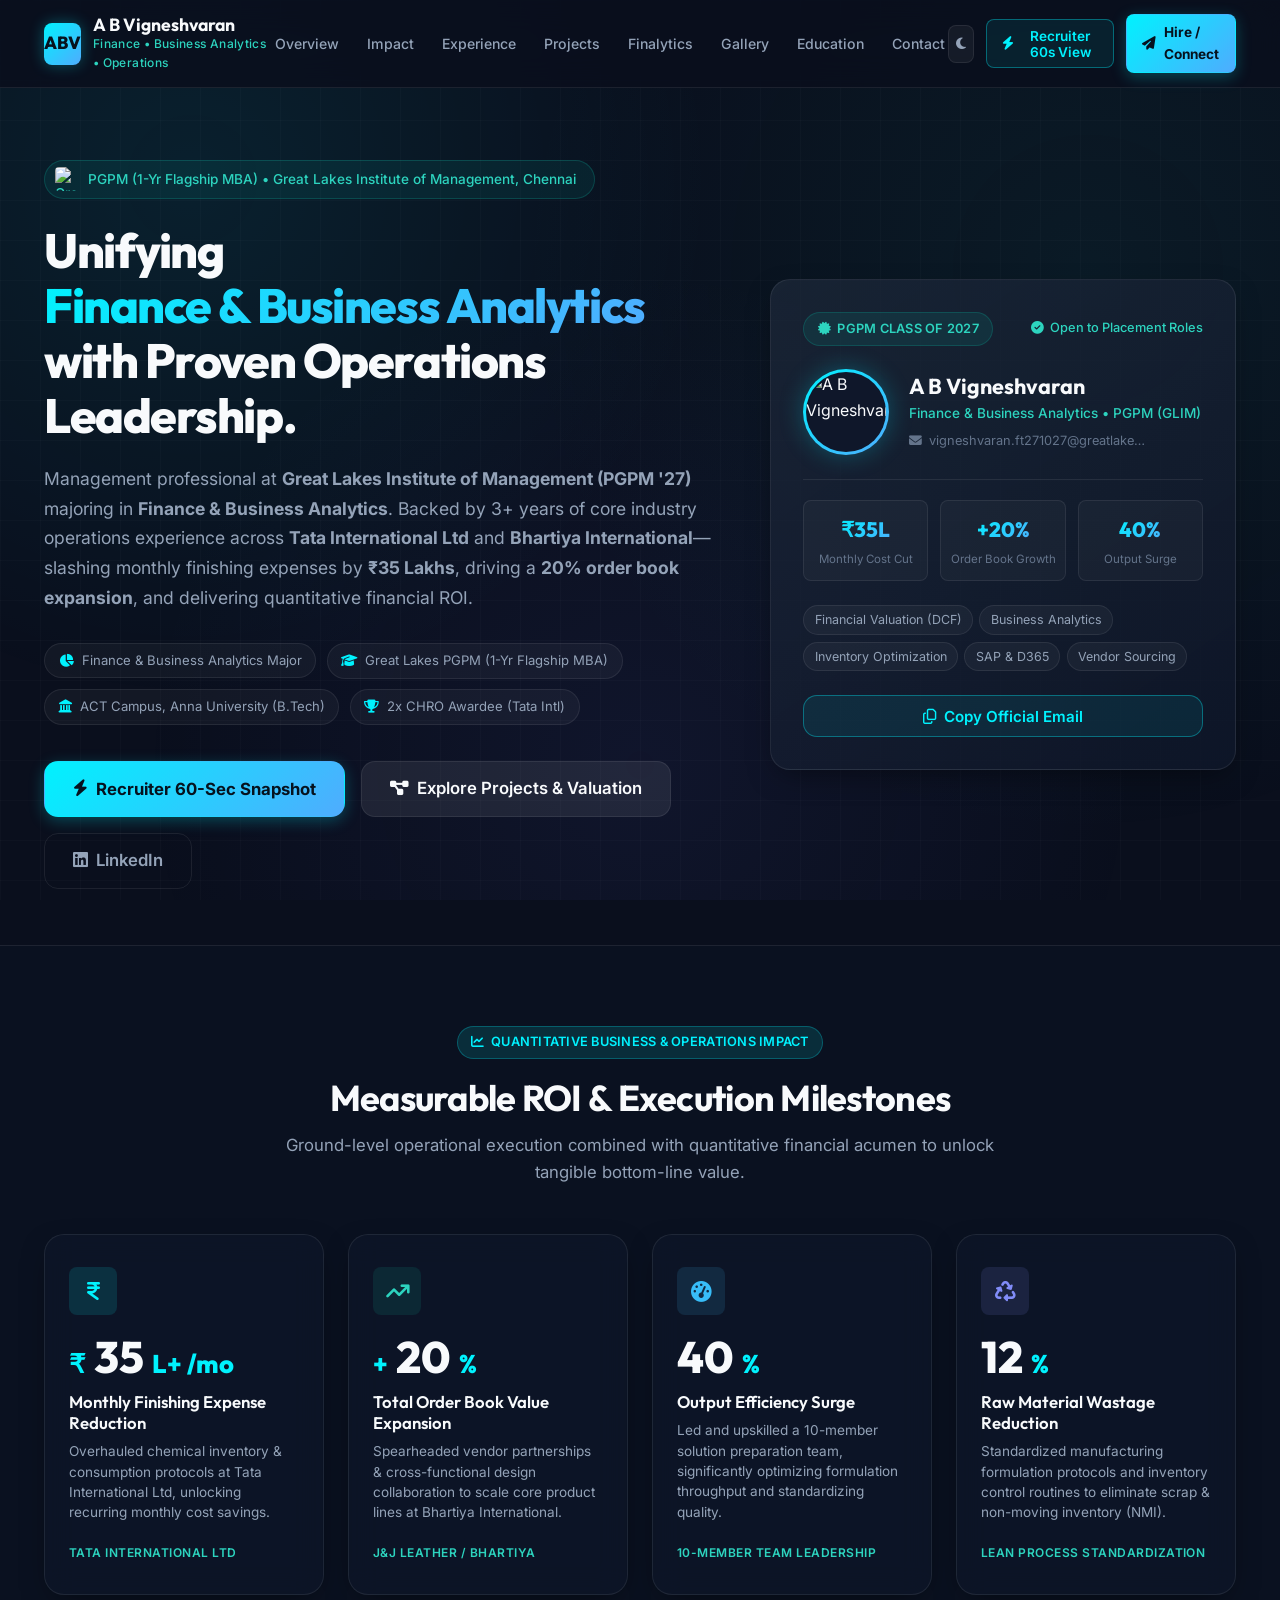
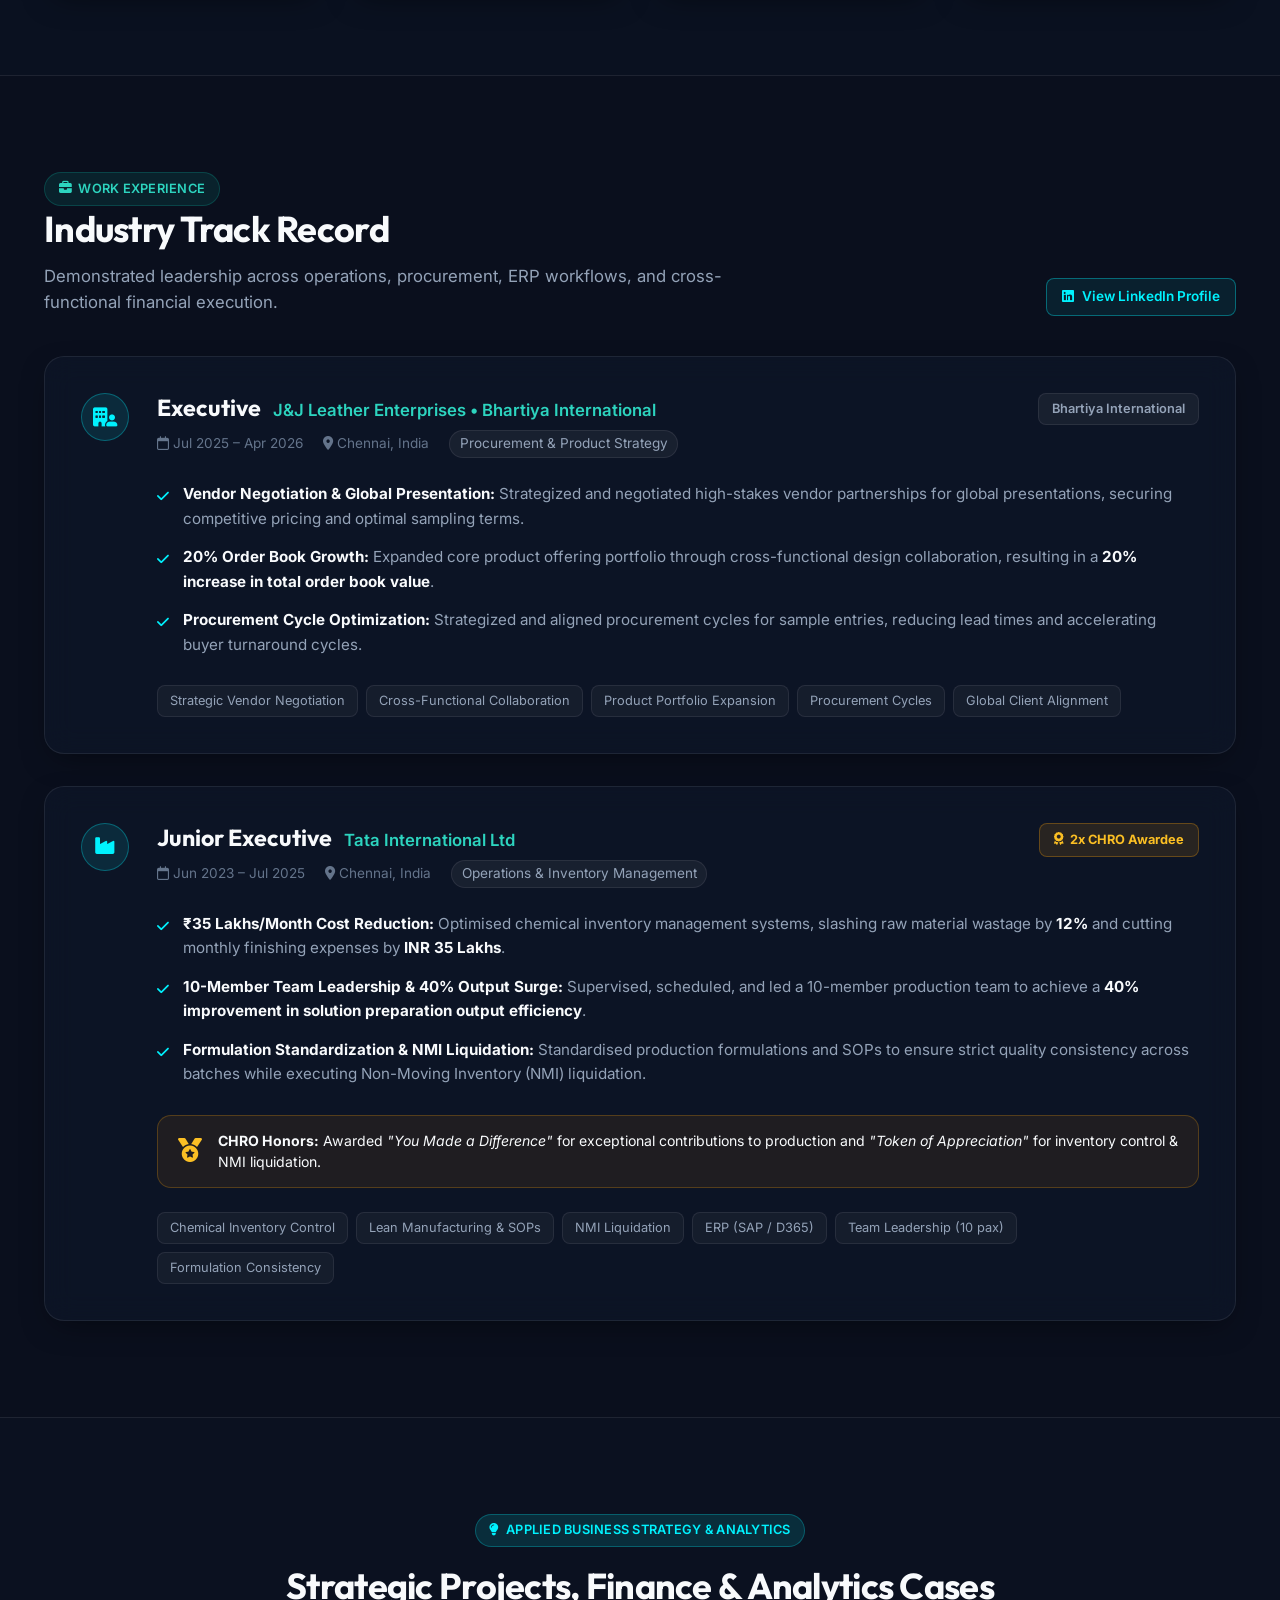
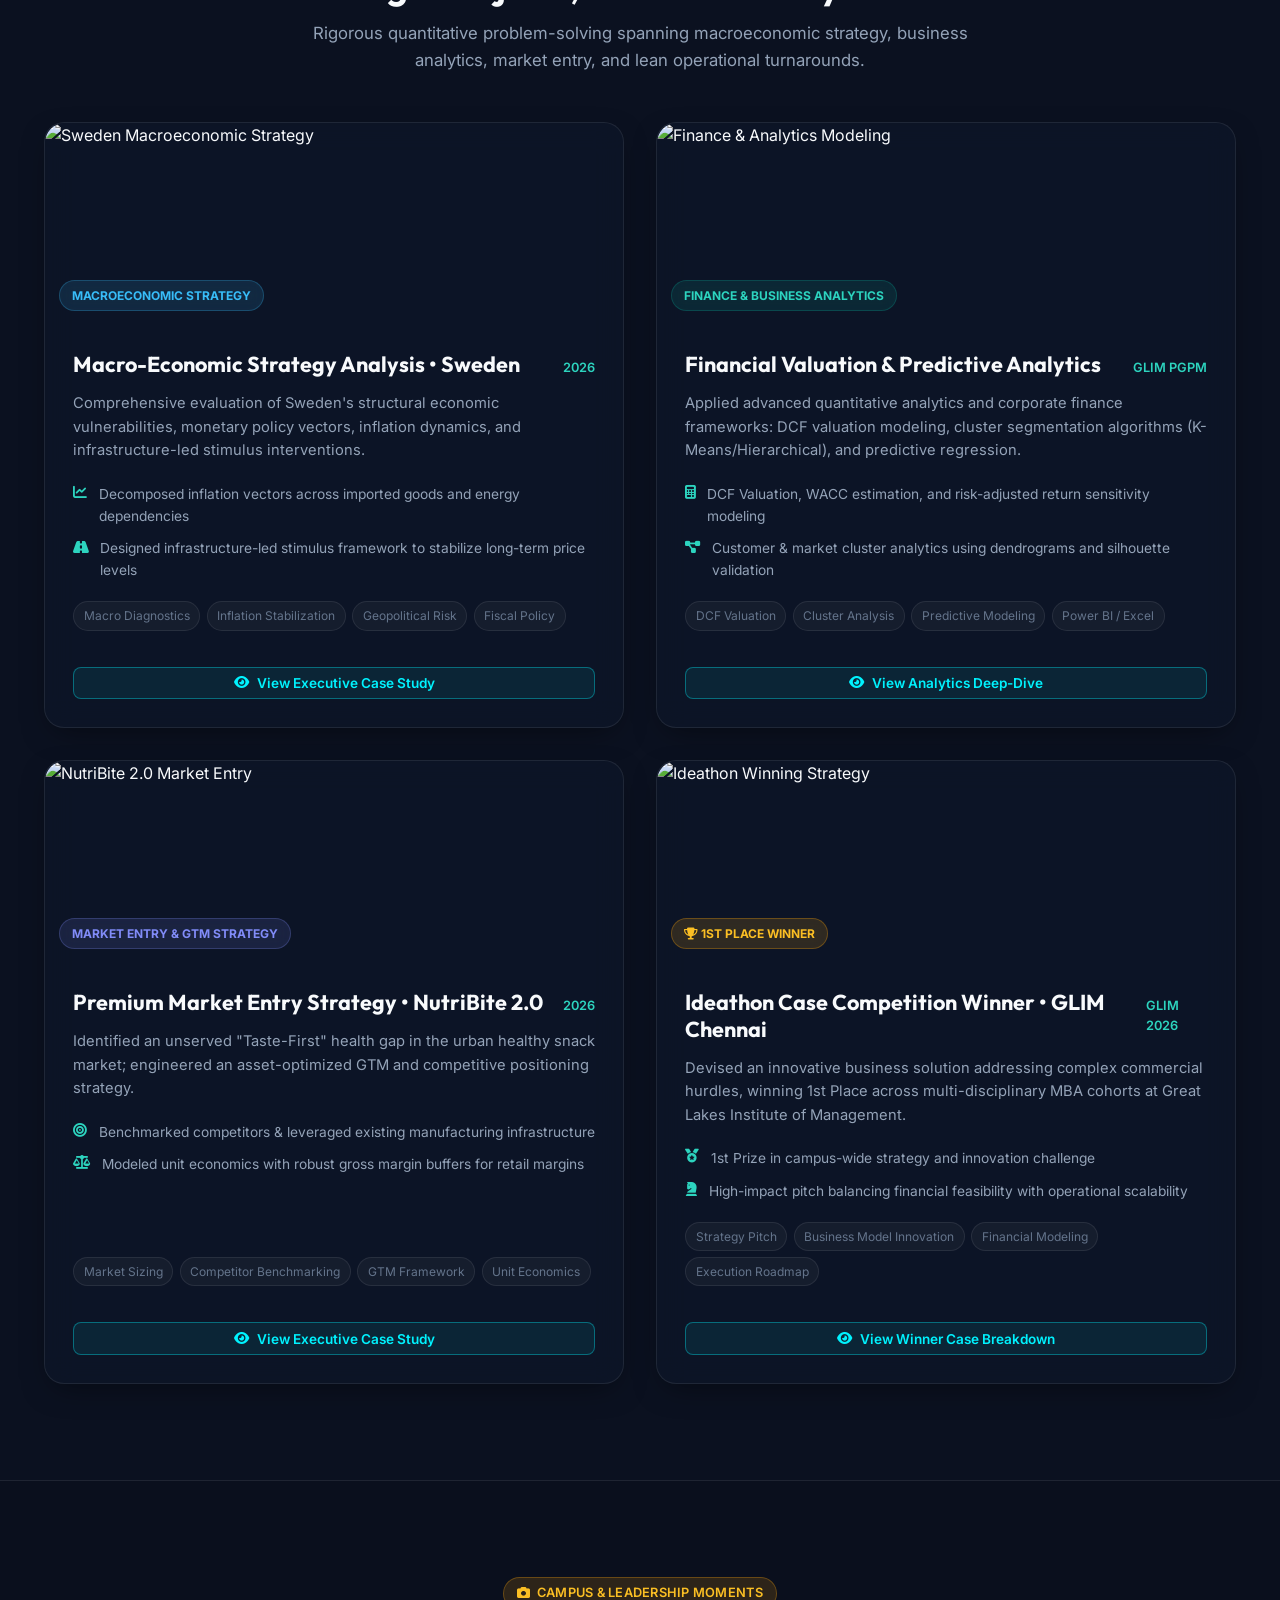
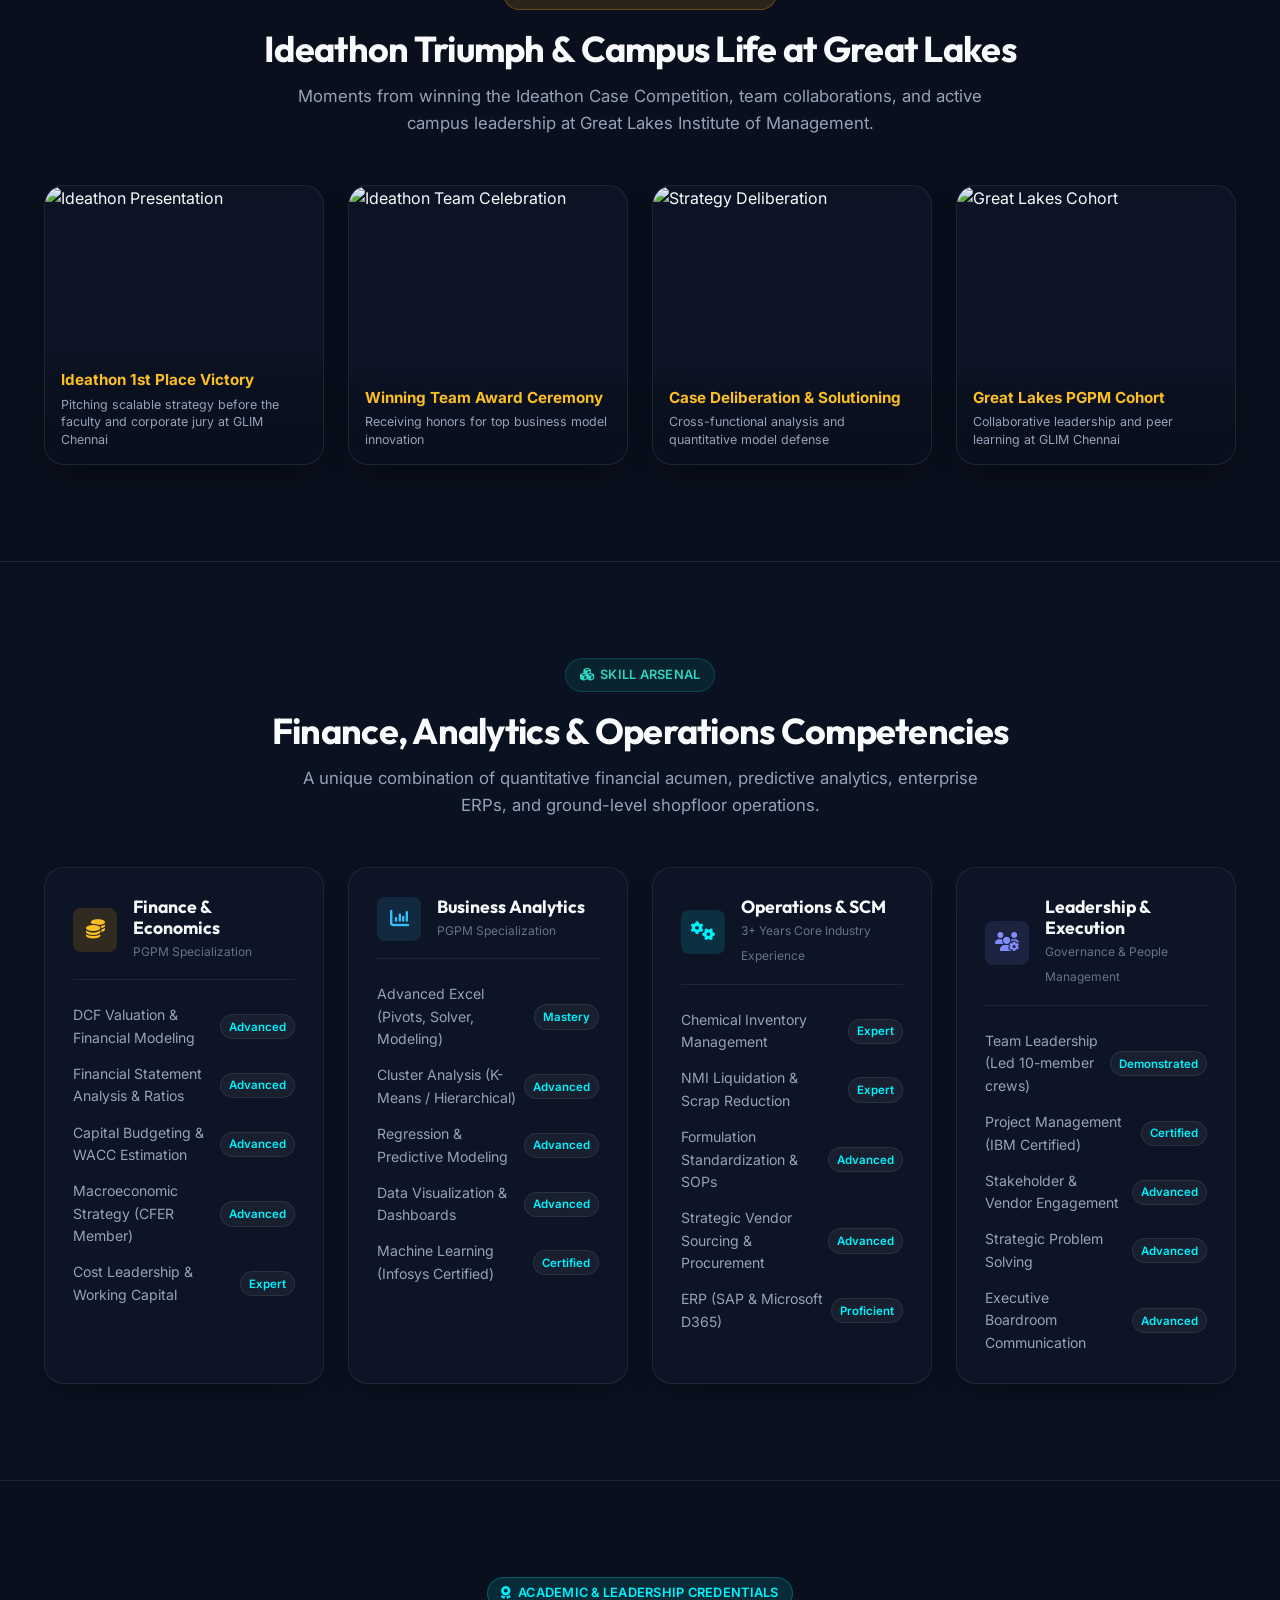
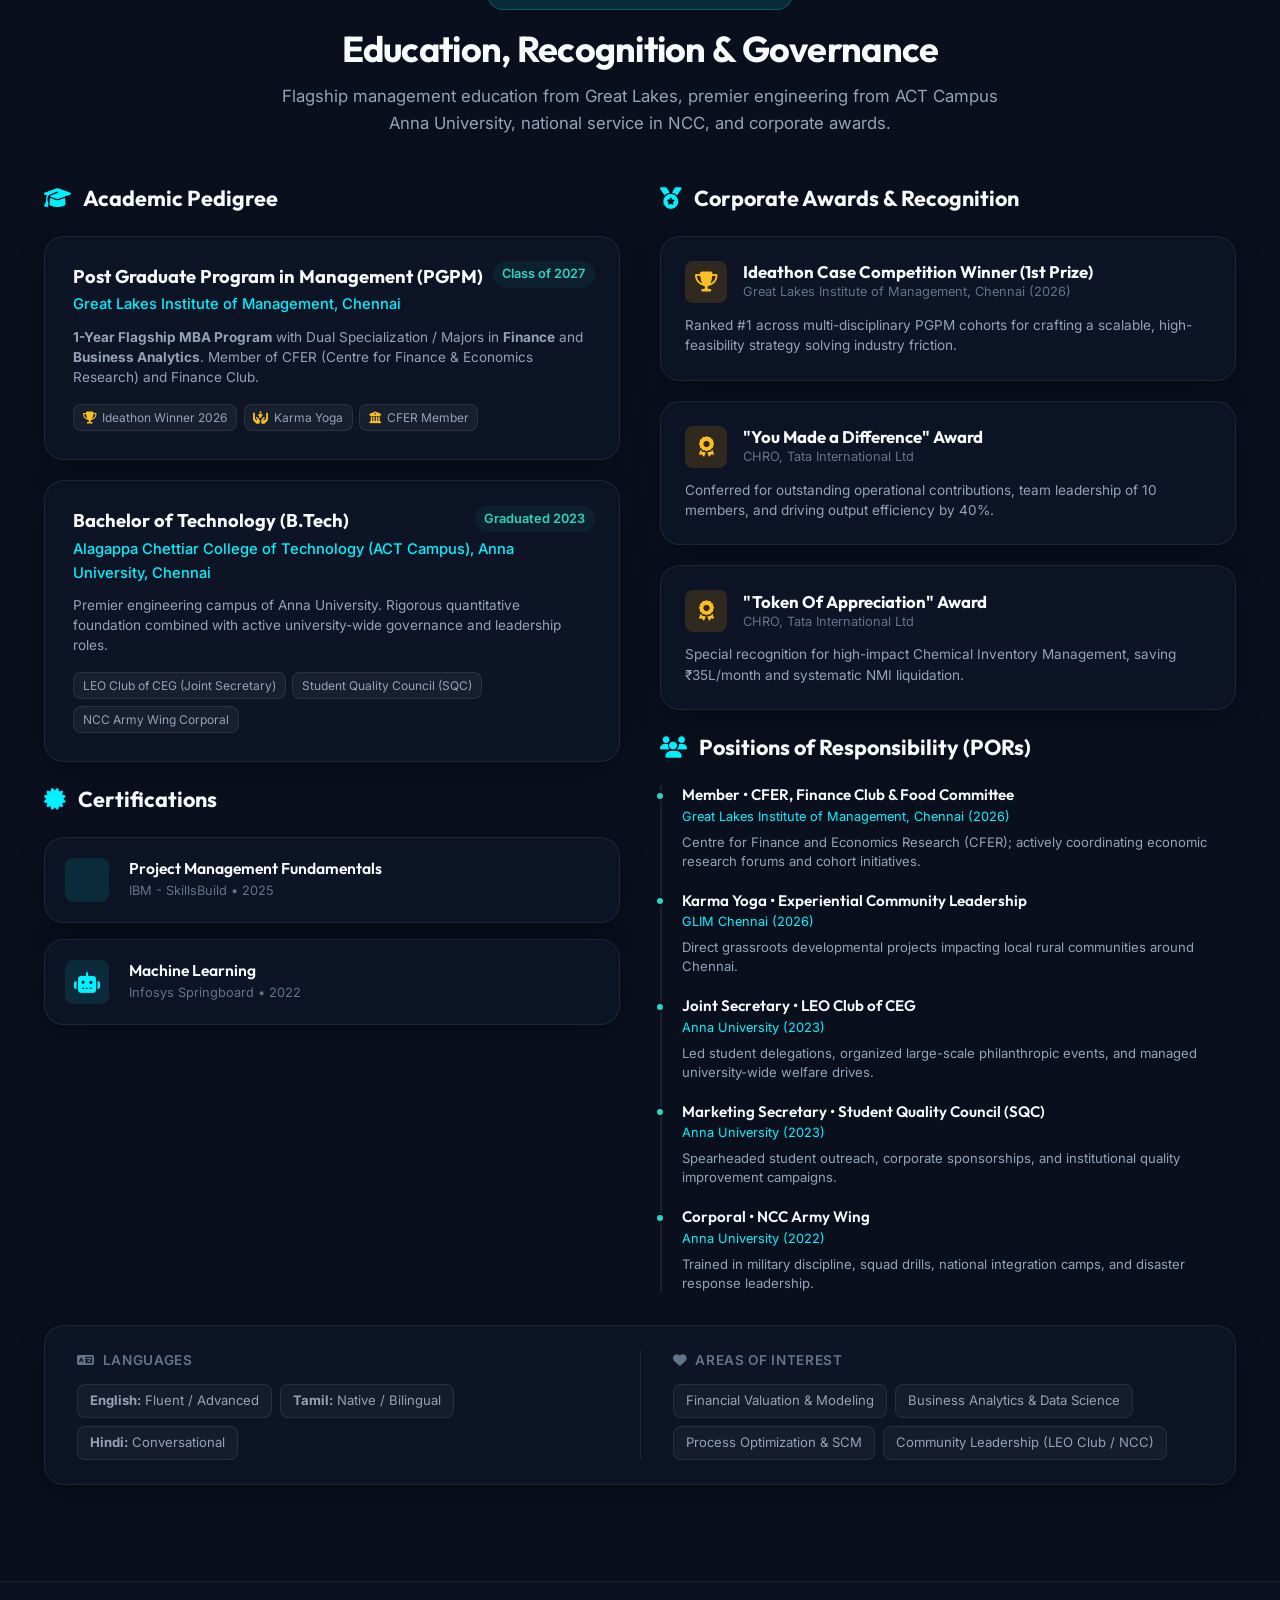
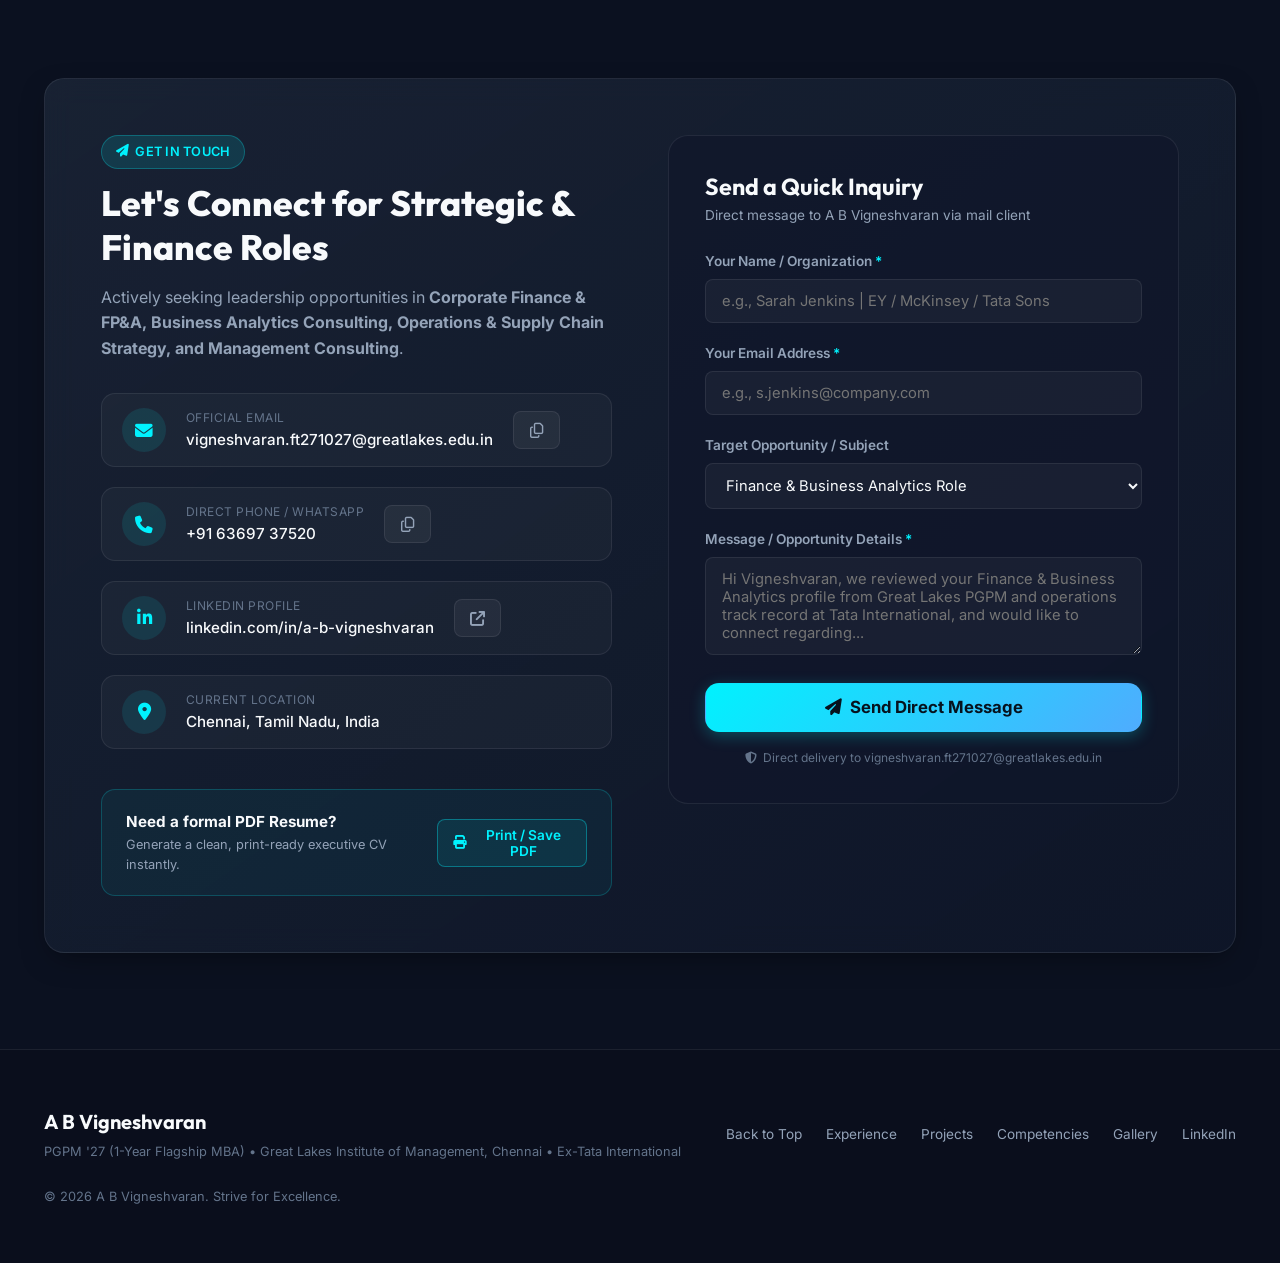
==== commit 3668c137: "Update index.html" ====
--- a/index.html
+++ b/index.html
@@ -1,3 +1,4 @@
+
 <!DOCTYPE html>
 <html lang="en" data-theme="dark">
 <head>
@@ -45,9 +46,9 @@
           <li><a href="#overview" class="nav-link">Overview</a></li>
           <li><a href="#impact" class="nav-link">Impact</a></li>
           <li><a href="#experience" class="nav-link">Experience</a></li>
-          <li><a href="#projects" class="nav-link">Projects & Cases</a></li>
-          <li><a href="#skills" class="nav-link">Finance & Analytics</a></li>
-          <li><a href="#gallery" class="nav-link">Gallery & Ideathon</a></li>
+          <li><a href="#projects" class="nav-link">Projects</a></li>
+          <li><a href="#skills" class="nav-link">Finalytics</a></li>
+          <li><a href="#gallery" class="nav-link">Gallery</a></li>
           <li><a href="#credentials" class="nav-link">Education</a></li>
           <li><a href="#contact" class="nav-link">Contact</a></li>
         </ul>
@@ -88,7 +89,7 @@
           </h1>
 
           <p class="hero-description animate-fade-up delay-1">
-            Management professional at <strong>Great Lakes Institute of Management (PGPM '26)</strong> majoring in <strong>Finance & Business Analytics</strong>. Backed by 3+ years of core industry operations experience across <strong>Tata International Ltd</strong> and <strong>Bhartiya International</strong>—slashing monthly finishing expenses by <strong>₹35 Lakhs</strong>, driving a <strong>20% order book expansion</strong>, and delivering quantitative financial ROI.
+            Management professional at <strong>Great Lakes Institute of Management (PGPM '27)</strong> majoring in <strong>Finance & Business Analytics</strong>. Backed by 3+ years of core industry operations experience across <strong>Tata International Ltd</strong> and <strong>Bhartiya International</strong>—slashing monthly finishing expenses by <strong>₹35 Lakhs</strong>, driving a <strong>20% order book expansion</strong>, and delivering quantitative financial ROI.
           </p>
 
           <div class="hero-chips animate-fade-up delay-2">
@@ -130,7 +131,7 @@
         <div class="hero-card-column animate-fade-up delay-2">
           <div class="executive-card glass-card">
             <div class="card-header-badge">
-              <span class="tag tag-teal"><i class="fa-solid fa-certificate"></i> PGPM Class of 2026</span>
+              <span class="tag tag-teal"><i class="fa-solid fa-certificate"></i> PGPM Class of 2027</span>
               <span class="live-status"><i class="fa-solid fa-circle-check"></i> Open to Placement Roles</span>
             </div>
             
@@ -787,7 +788,7 @@
             <h3 class="col-title"><i class="fa-solid fa-graduation-cap"></i> Academic Pedigree</h3>
             
             <div class="credential-card glass-card">
-              <div class="cred-year-tag">Class of 2026</div>
+              <div class="cred-year-tag">Class of 2027</div>
               <h4 class="cred-title">Post Graduate Program in Management (PGPM)</h4>
               <p class="cred-org">Great Lakes Institute of Management, Chennai</p>
               <p class="cred-desc"><strong>1-Year Flagship MBA Program</strong> with Dual Specialization / Majors in <strong>Finance</strong> and <strong>Business Analytics</strong>. Member of CFER (Centre for Finance & Economics Research) and Finance Club.</p>
@@ -1069,7 +1070,7 @@
     <div class="container footer-container">
       <div class="footer-left">
         <div class="footer-logo">A B Vigneshvaran</div>
-        <p class="footer-tagline">PGPM '26 (1-Year Flagship MBA) &bull; Great Lakes Institute of Management, Chennai &bull; Ex-Tata International</p>
+        <p class="footer-tagline">PGPM '27 (1-Year Flagship MBA) &bull; Great Lakes Institute of Management, Chennai &bull; Ex-Tata International</p>
       </div>
       <div class="footer-links">
         <a href="#hero">Back to Top</a>
@@ -1080,7 +1081,7 @@
         <a href="https://www.linkedin.com/in/a-b-vigneshvaran" target="_blank">LinkedIn</a>
       </div>
       <div class="footer-copy">
-        &copy; 2026 A B Vigneshvaran. Built for Recruiter Excellence.
+        &copy; 2026 A B Vigneshvaran. Strive for Excellence.
       </div>
     </div>
   </footer>
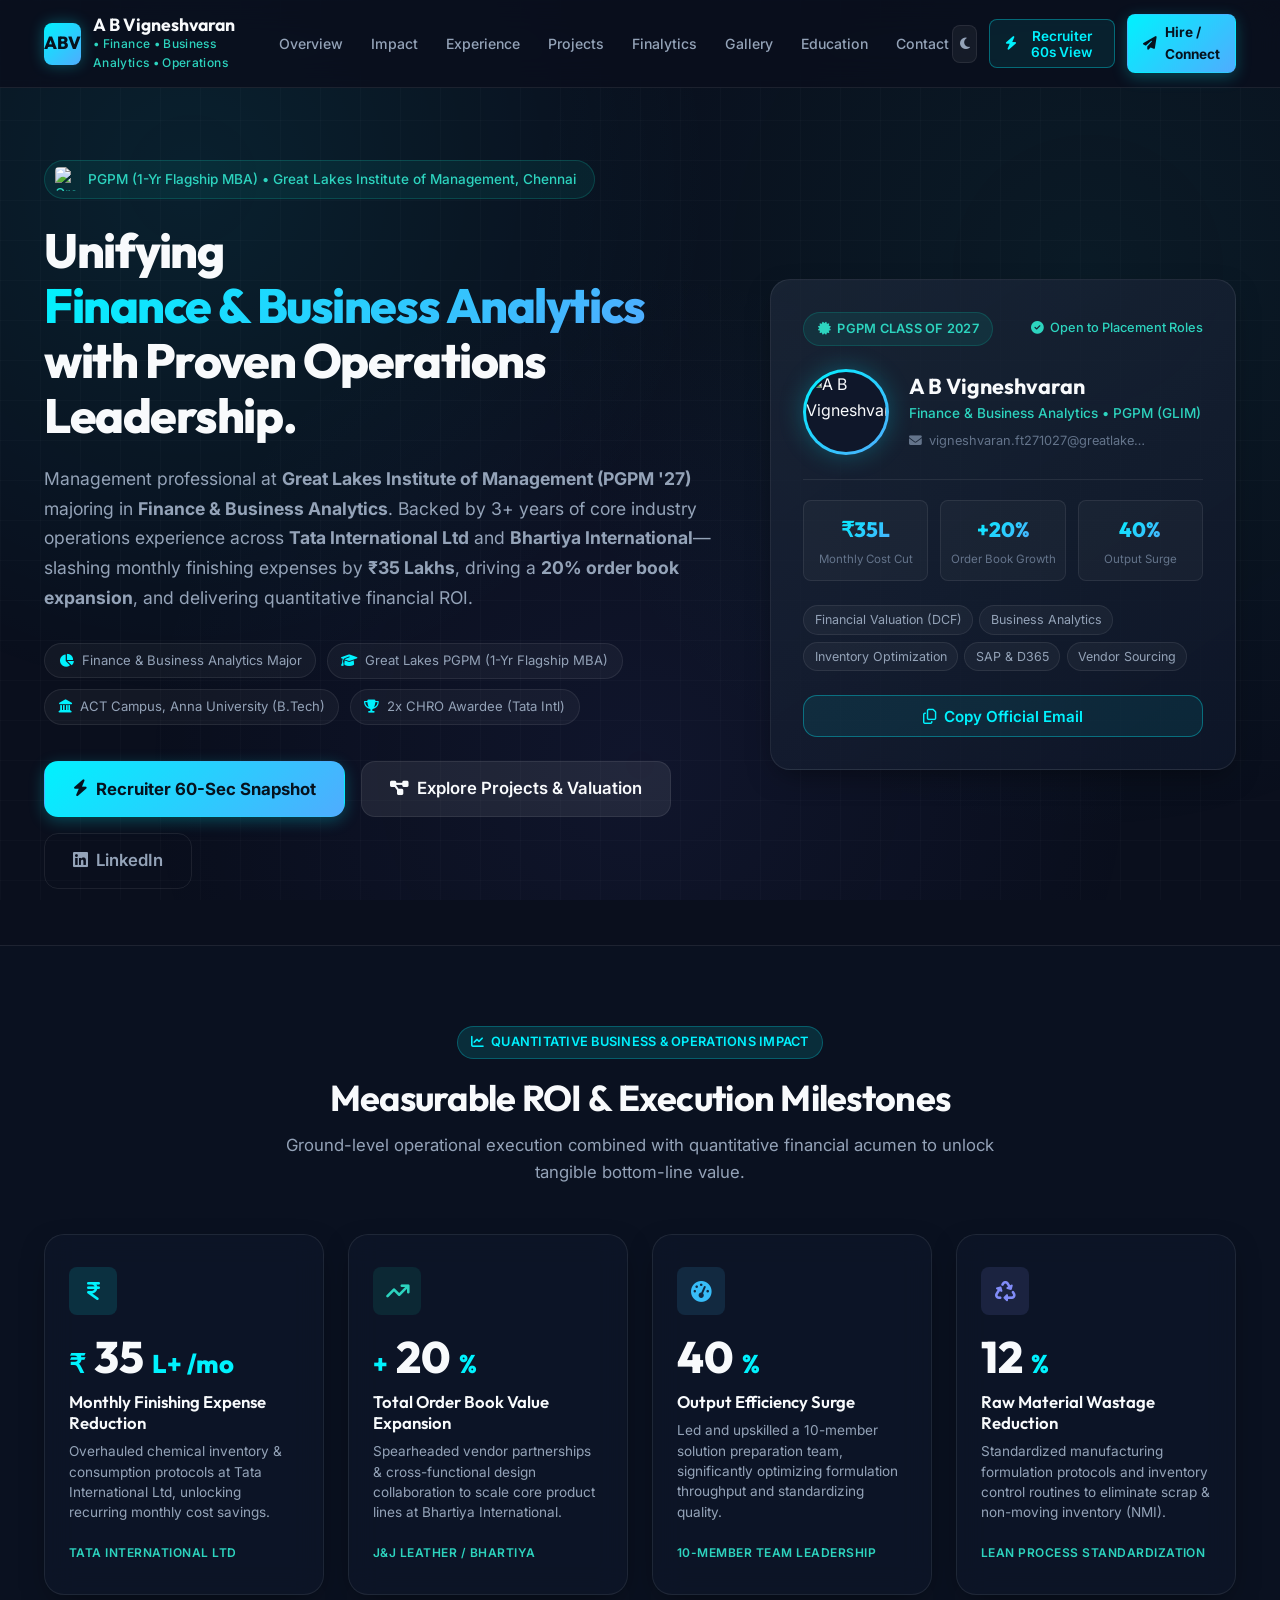
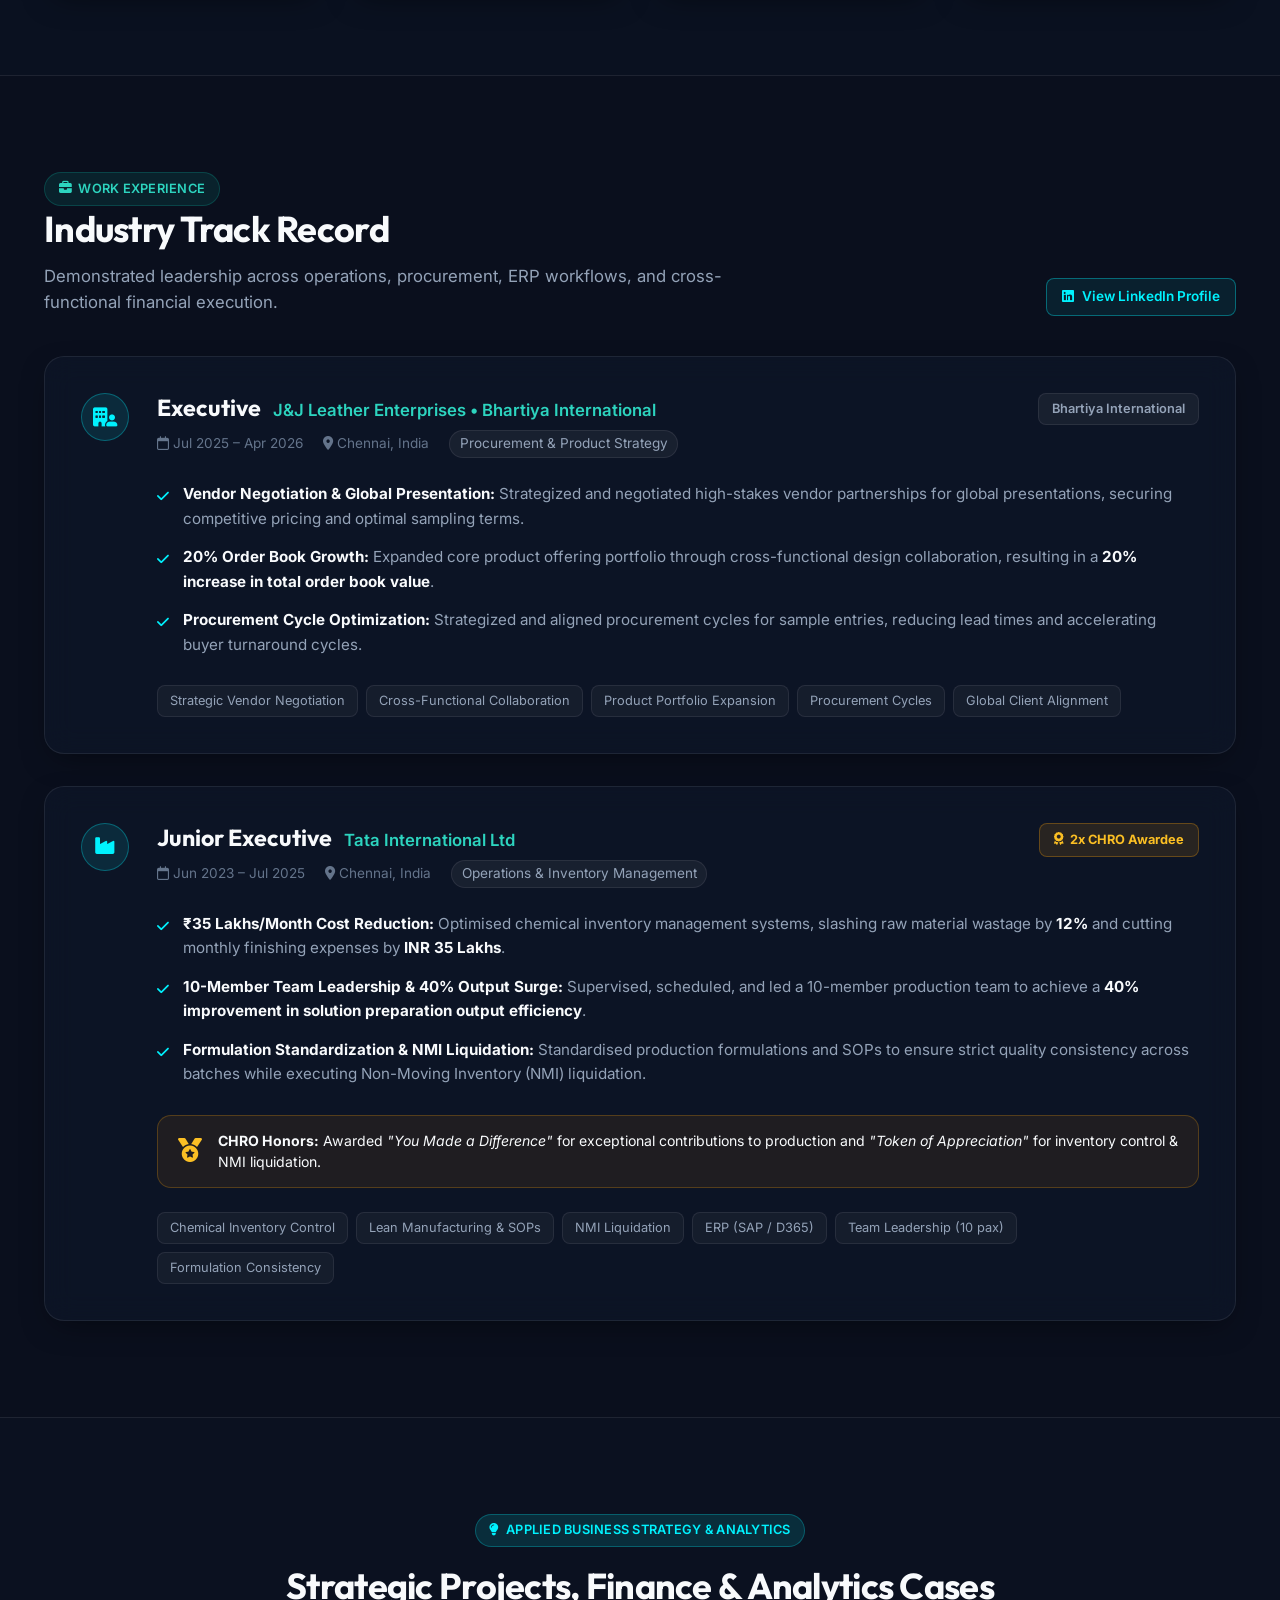
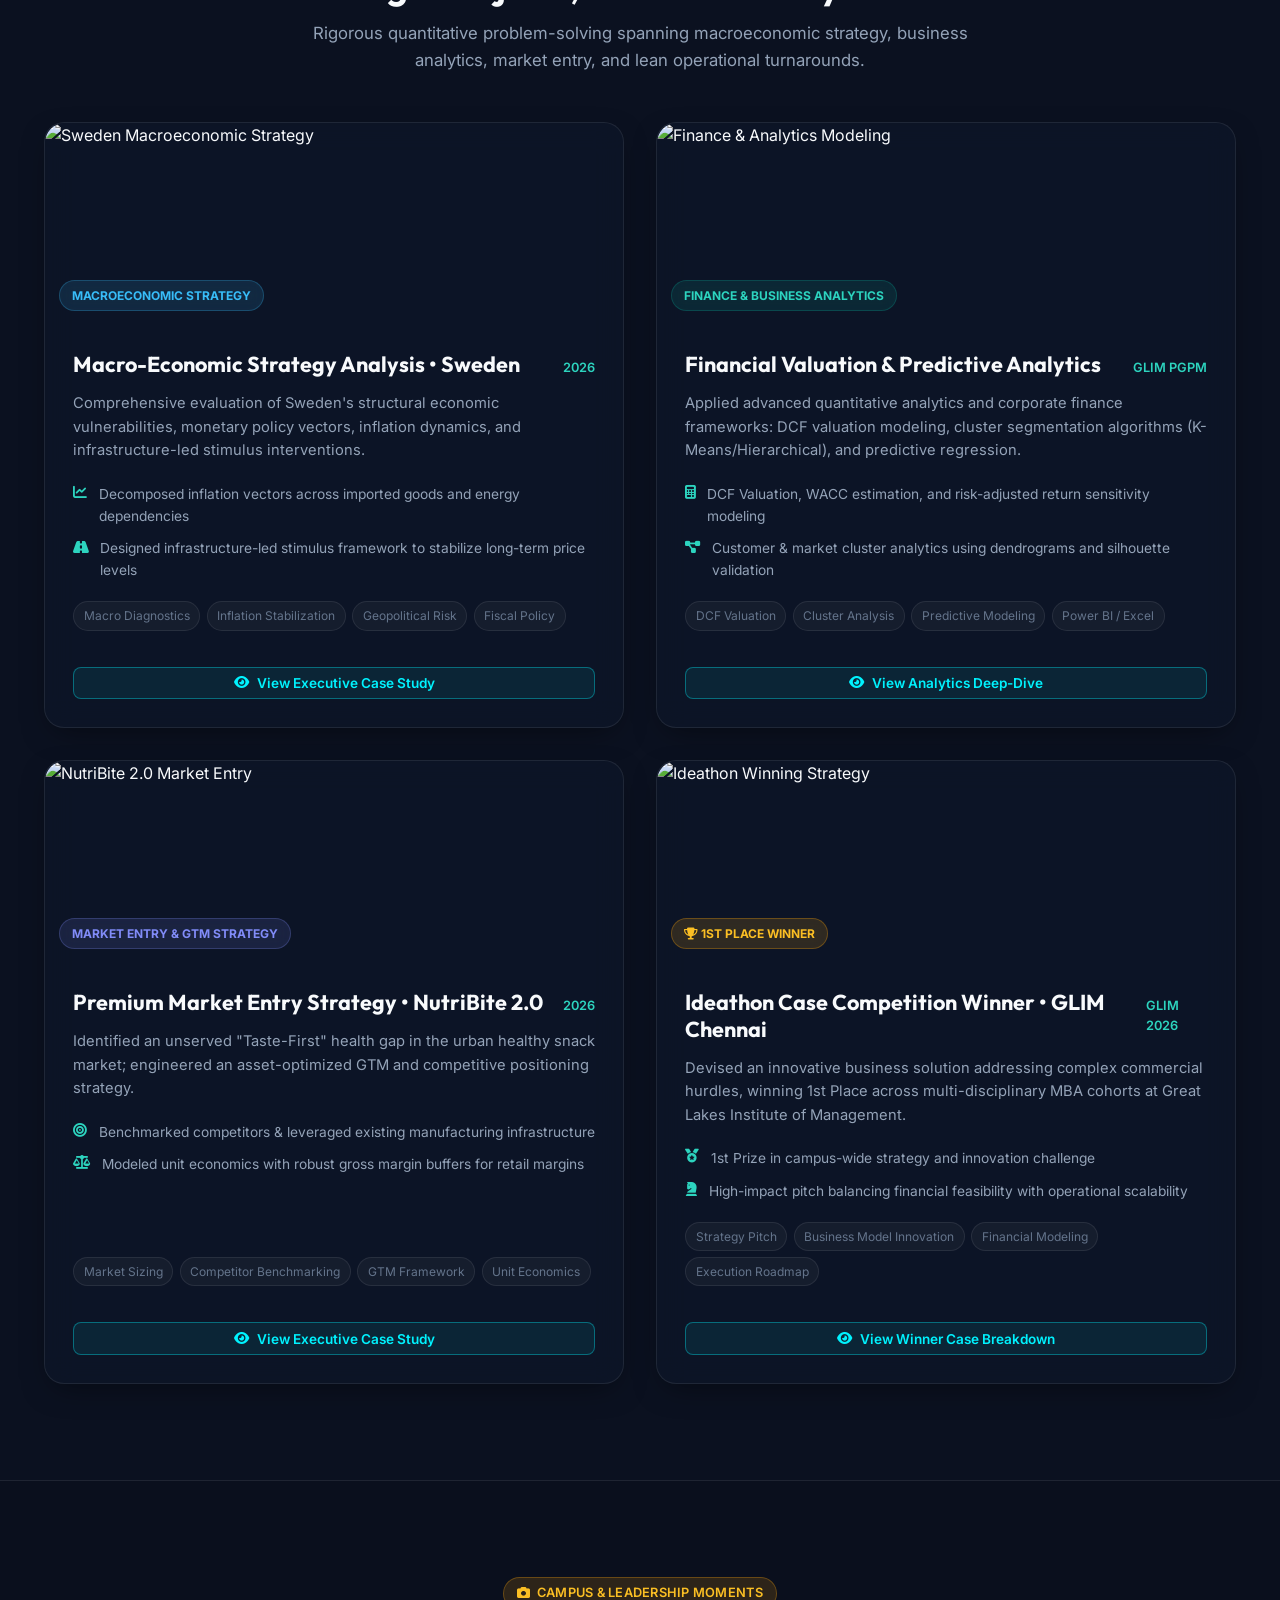
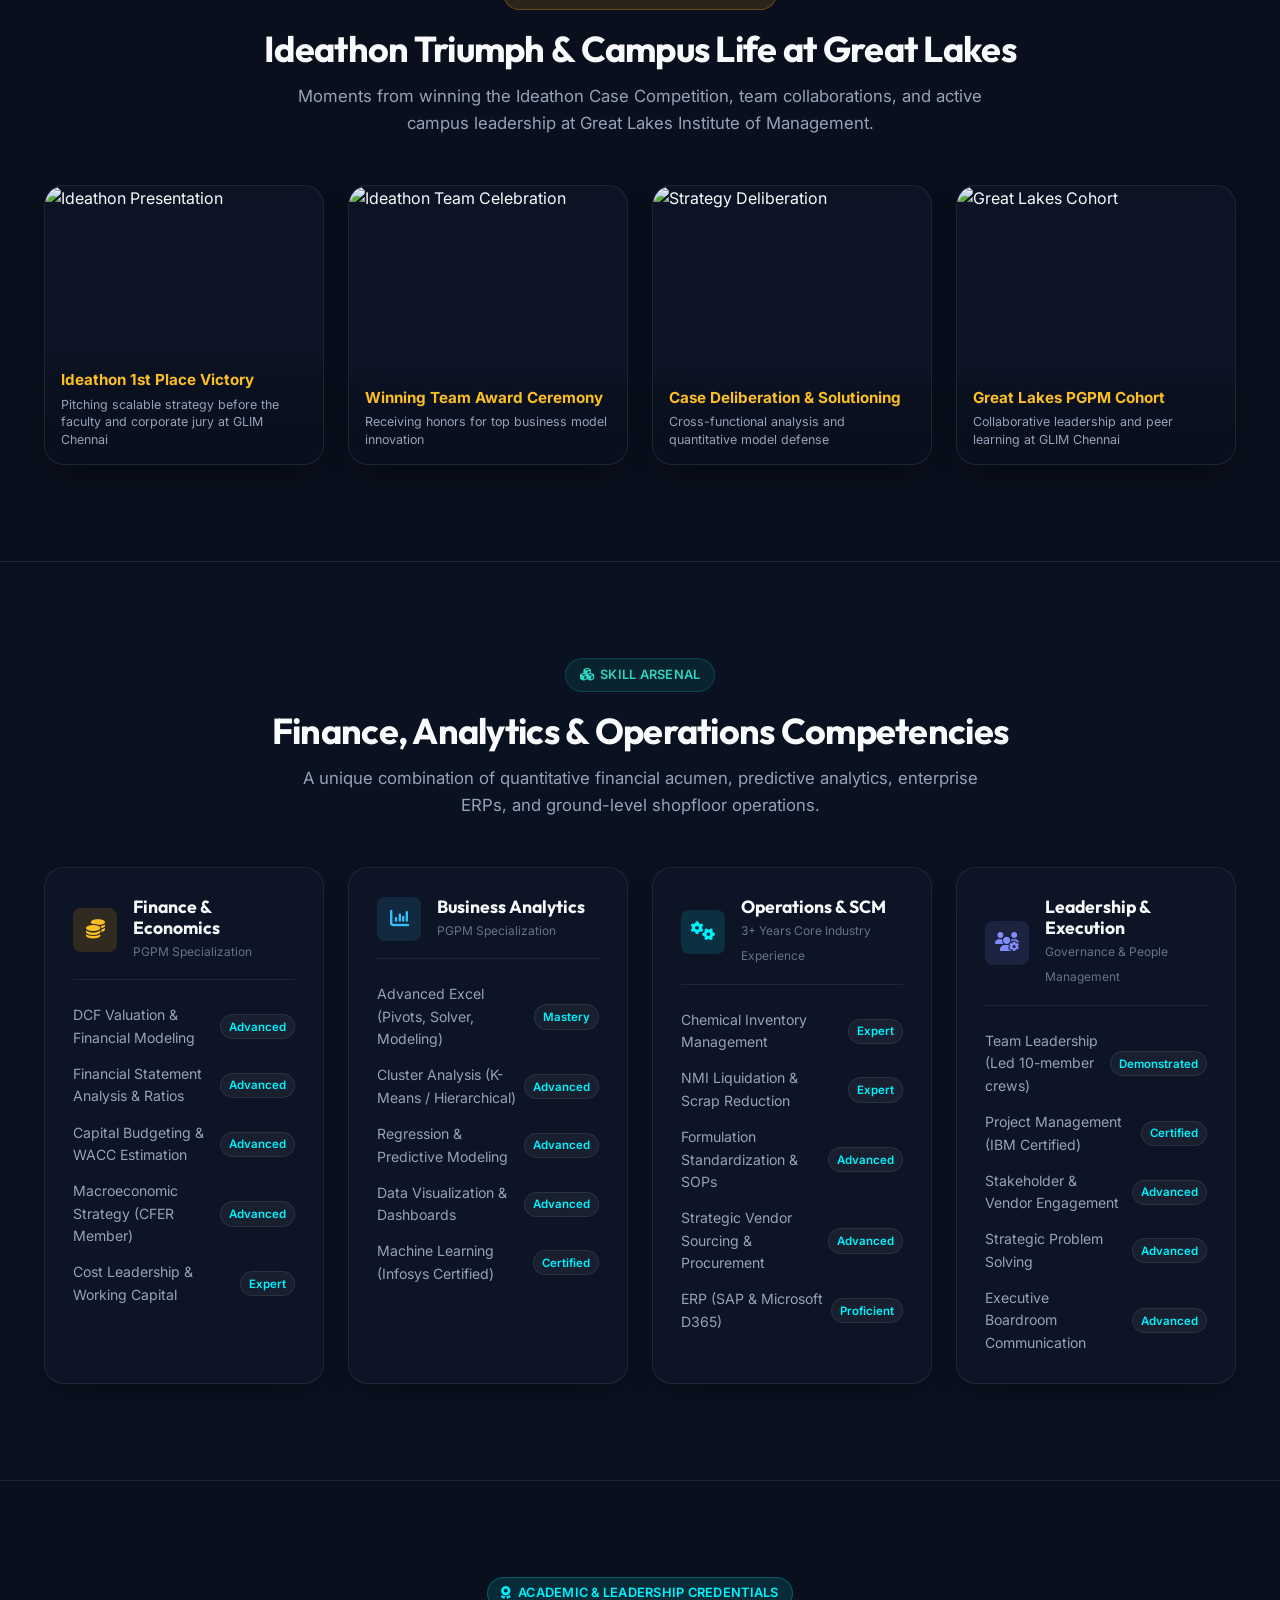
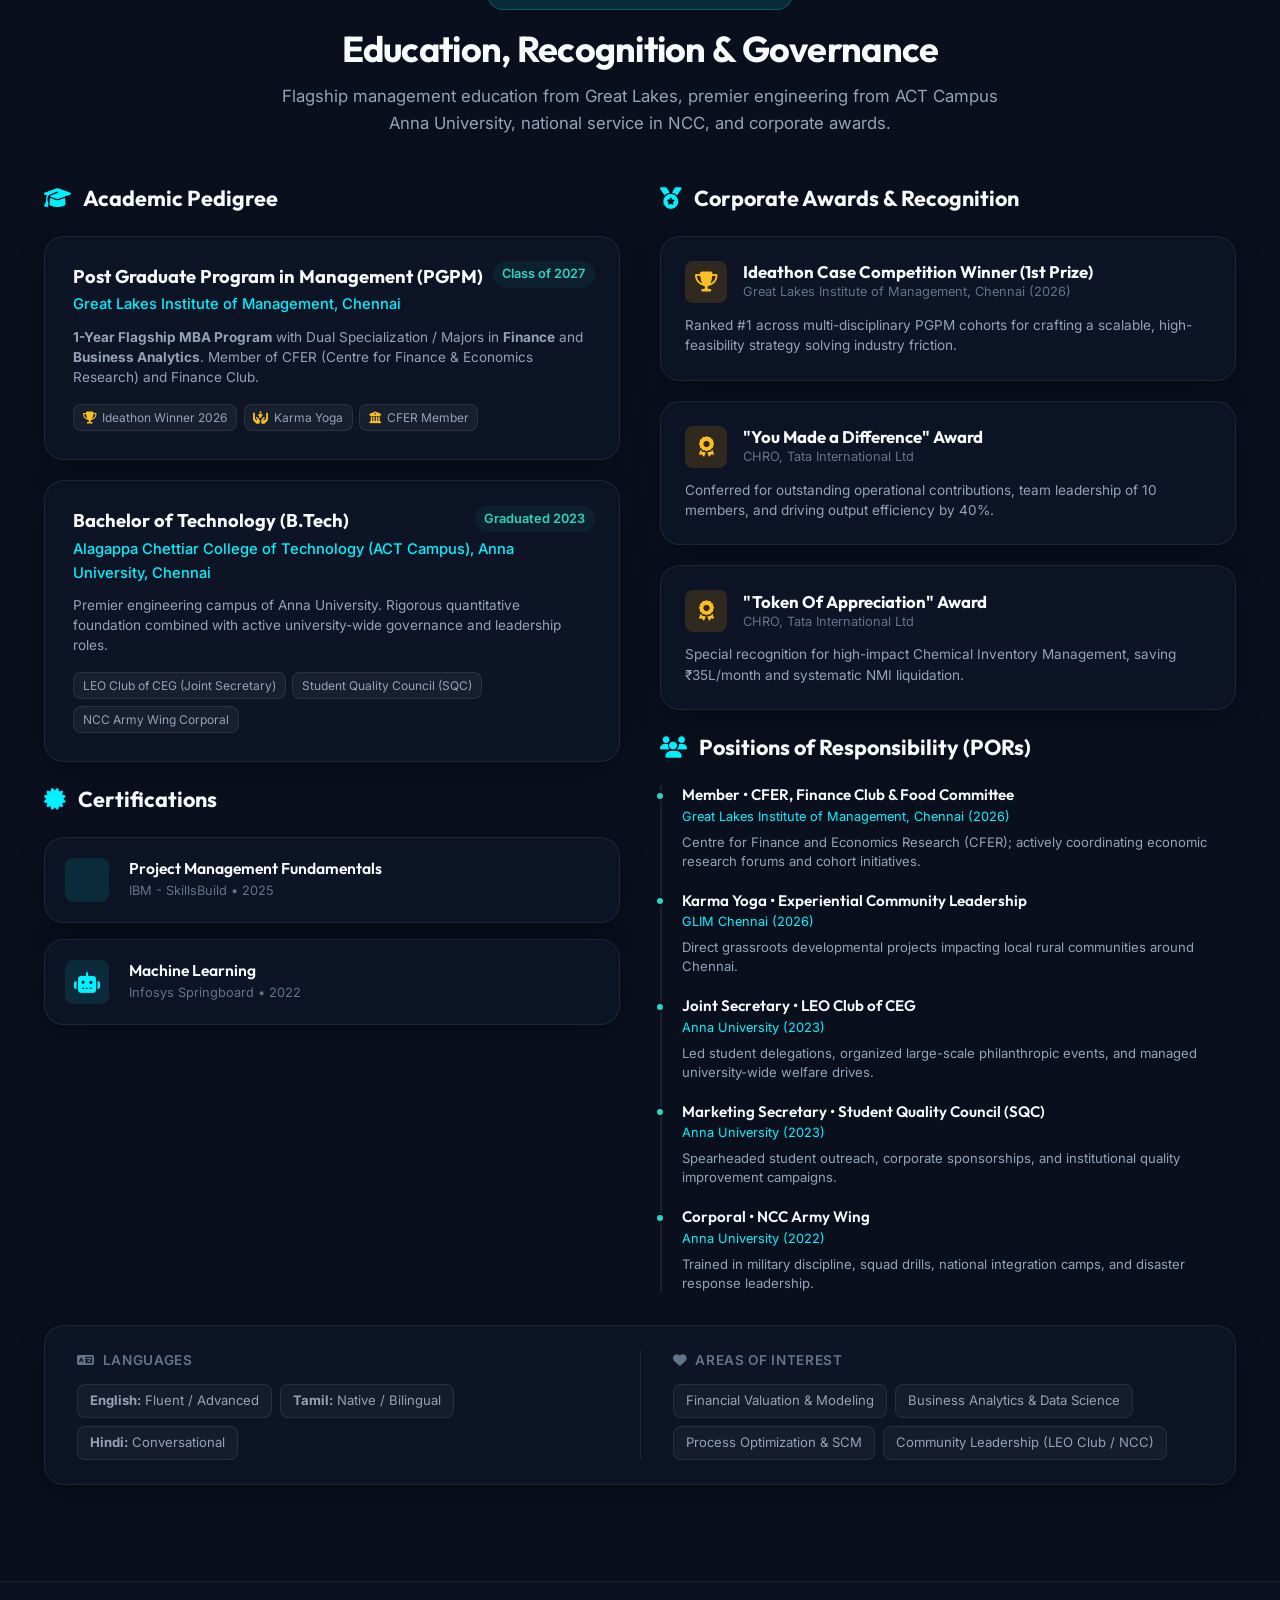
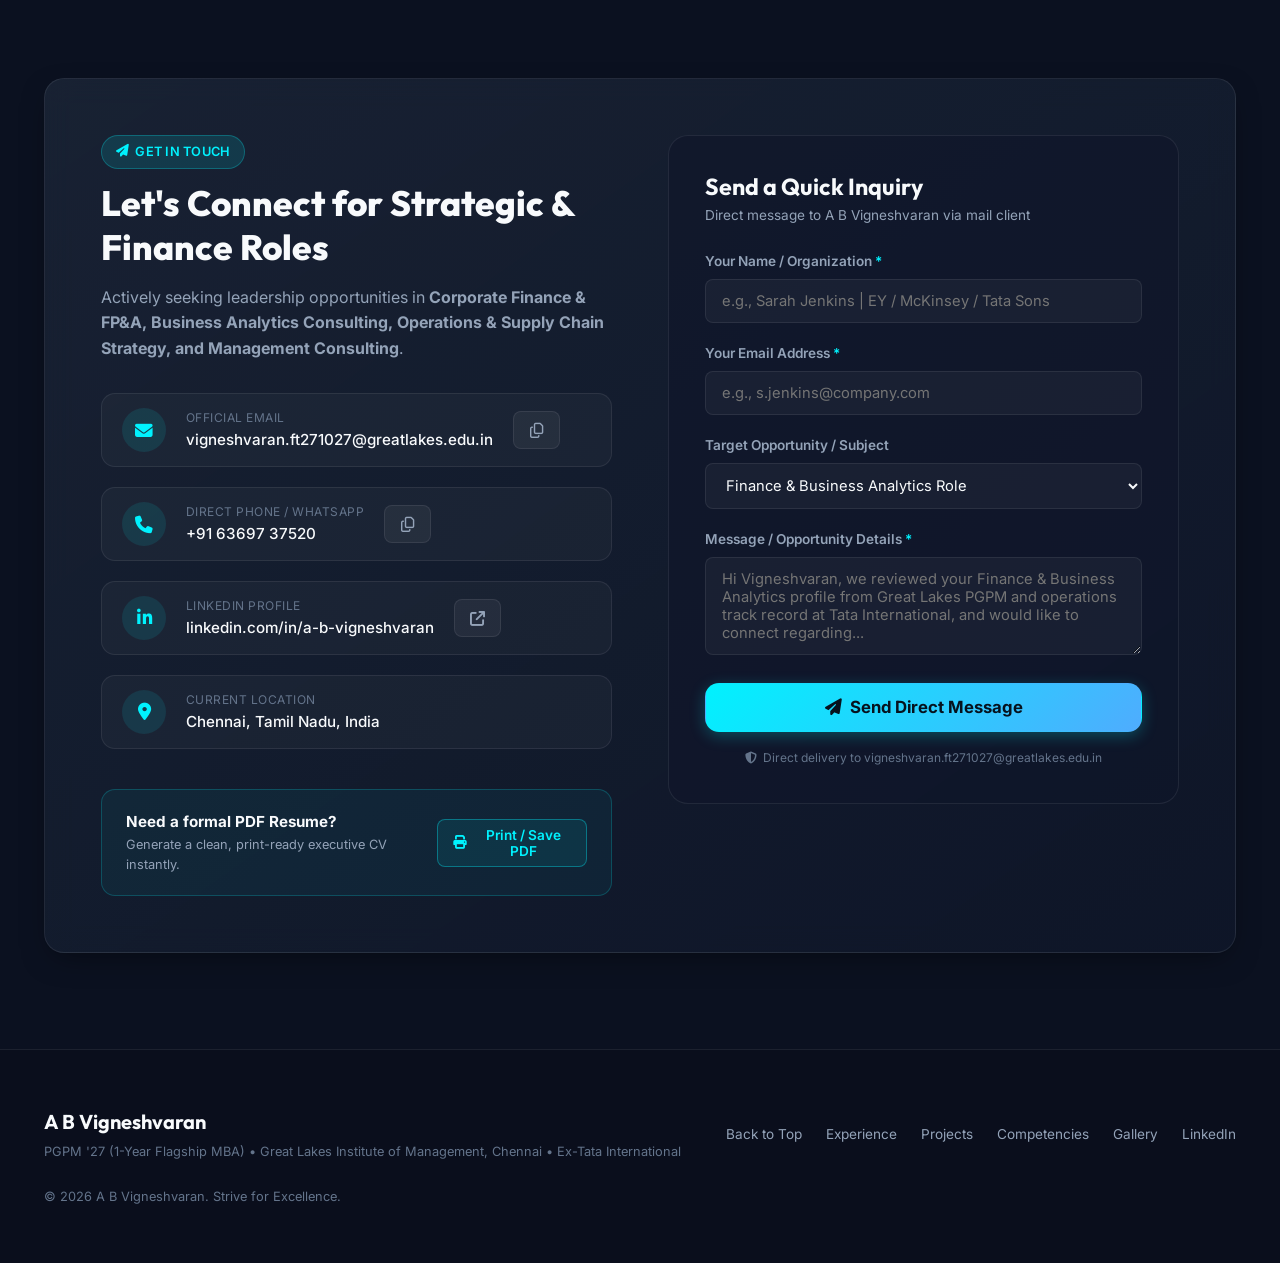
==== commit cec34bf7: "Update index.html" ====
--- a/index.html
+++ b/index.html
@@ -37,7 +37,7 @@
         <div class="logo-badge">ABV</div>
         <div class="brand-text">
           <span class="brand-name">A B Vigneshvaran</span>
-          <span class="brand-sub">Finance &bull; Business Analytics &bull; Operations</span>
+          <span class="brand-sub">&bull; Finance &bull; Business Analytics &bull; Operations</span>
         </div>
       </a>
 
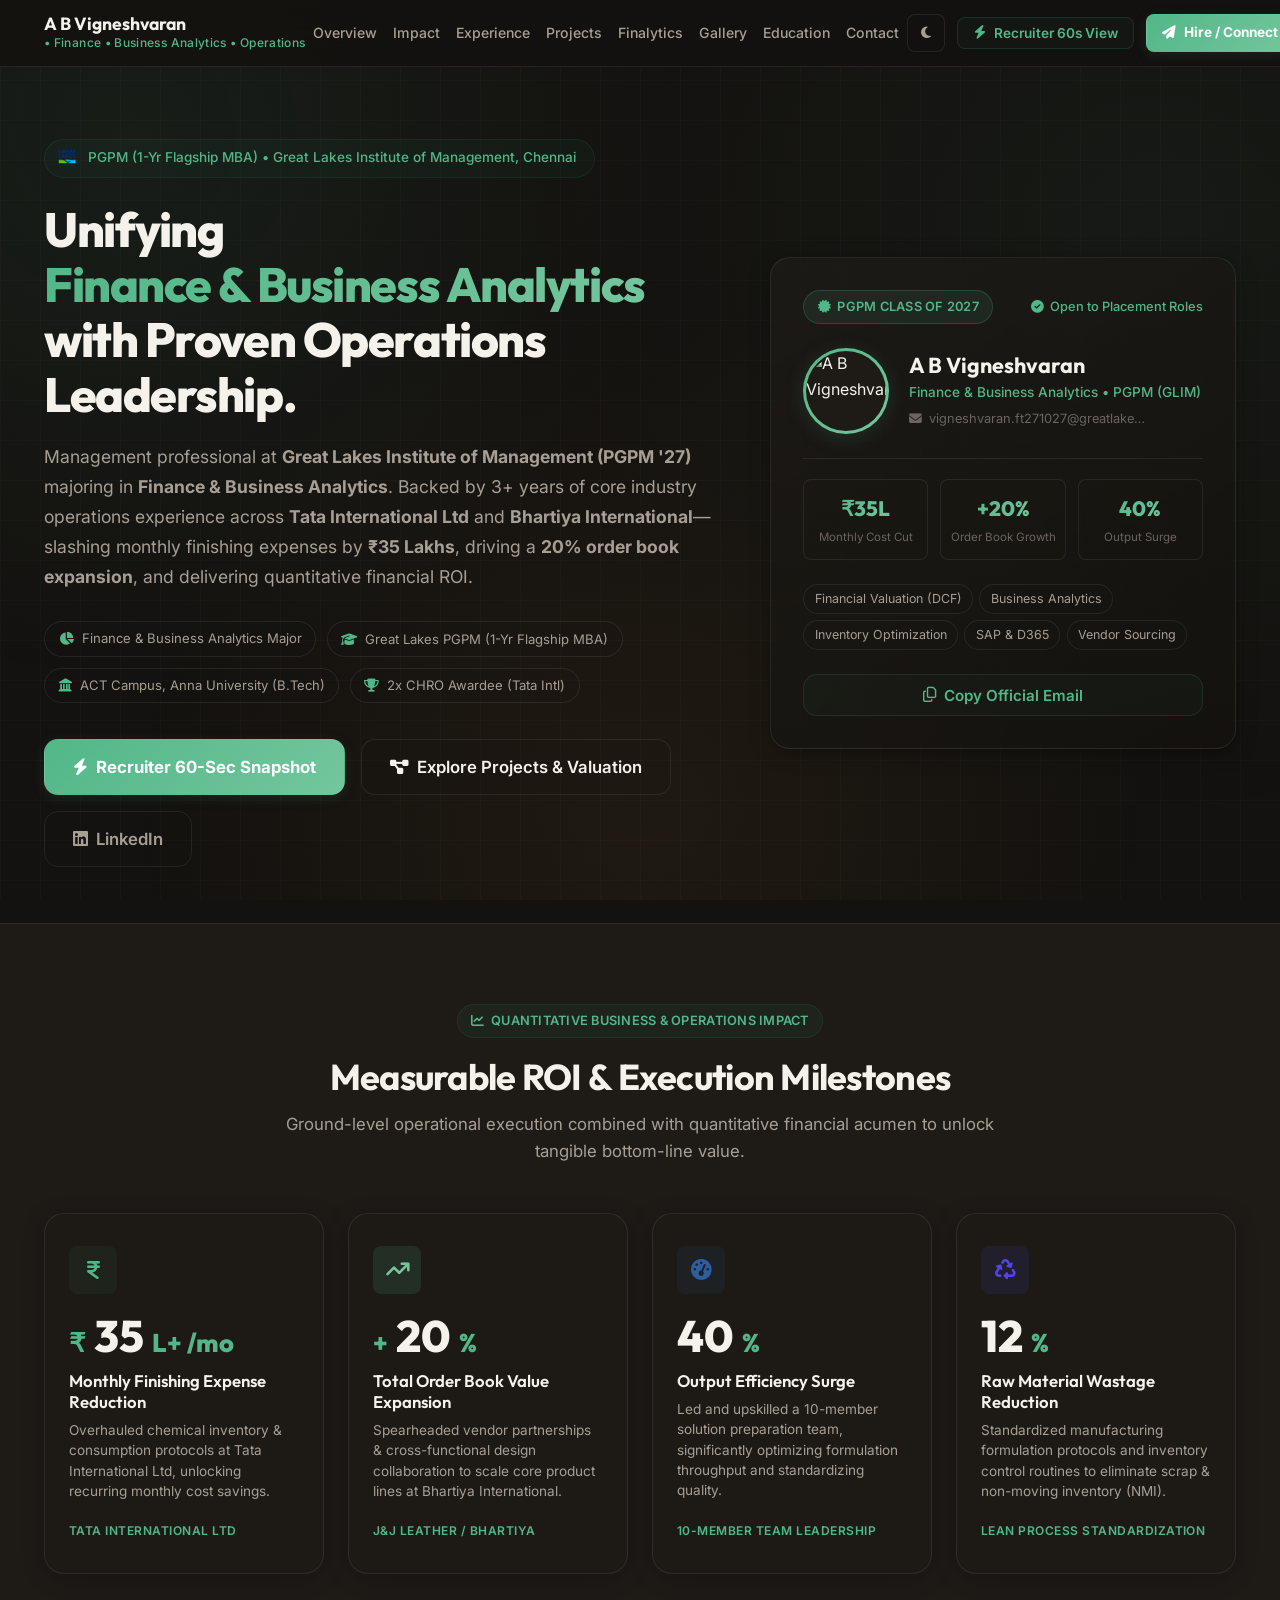
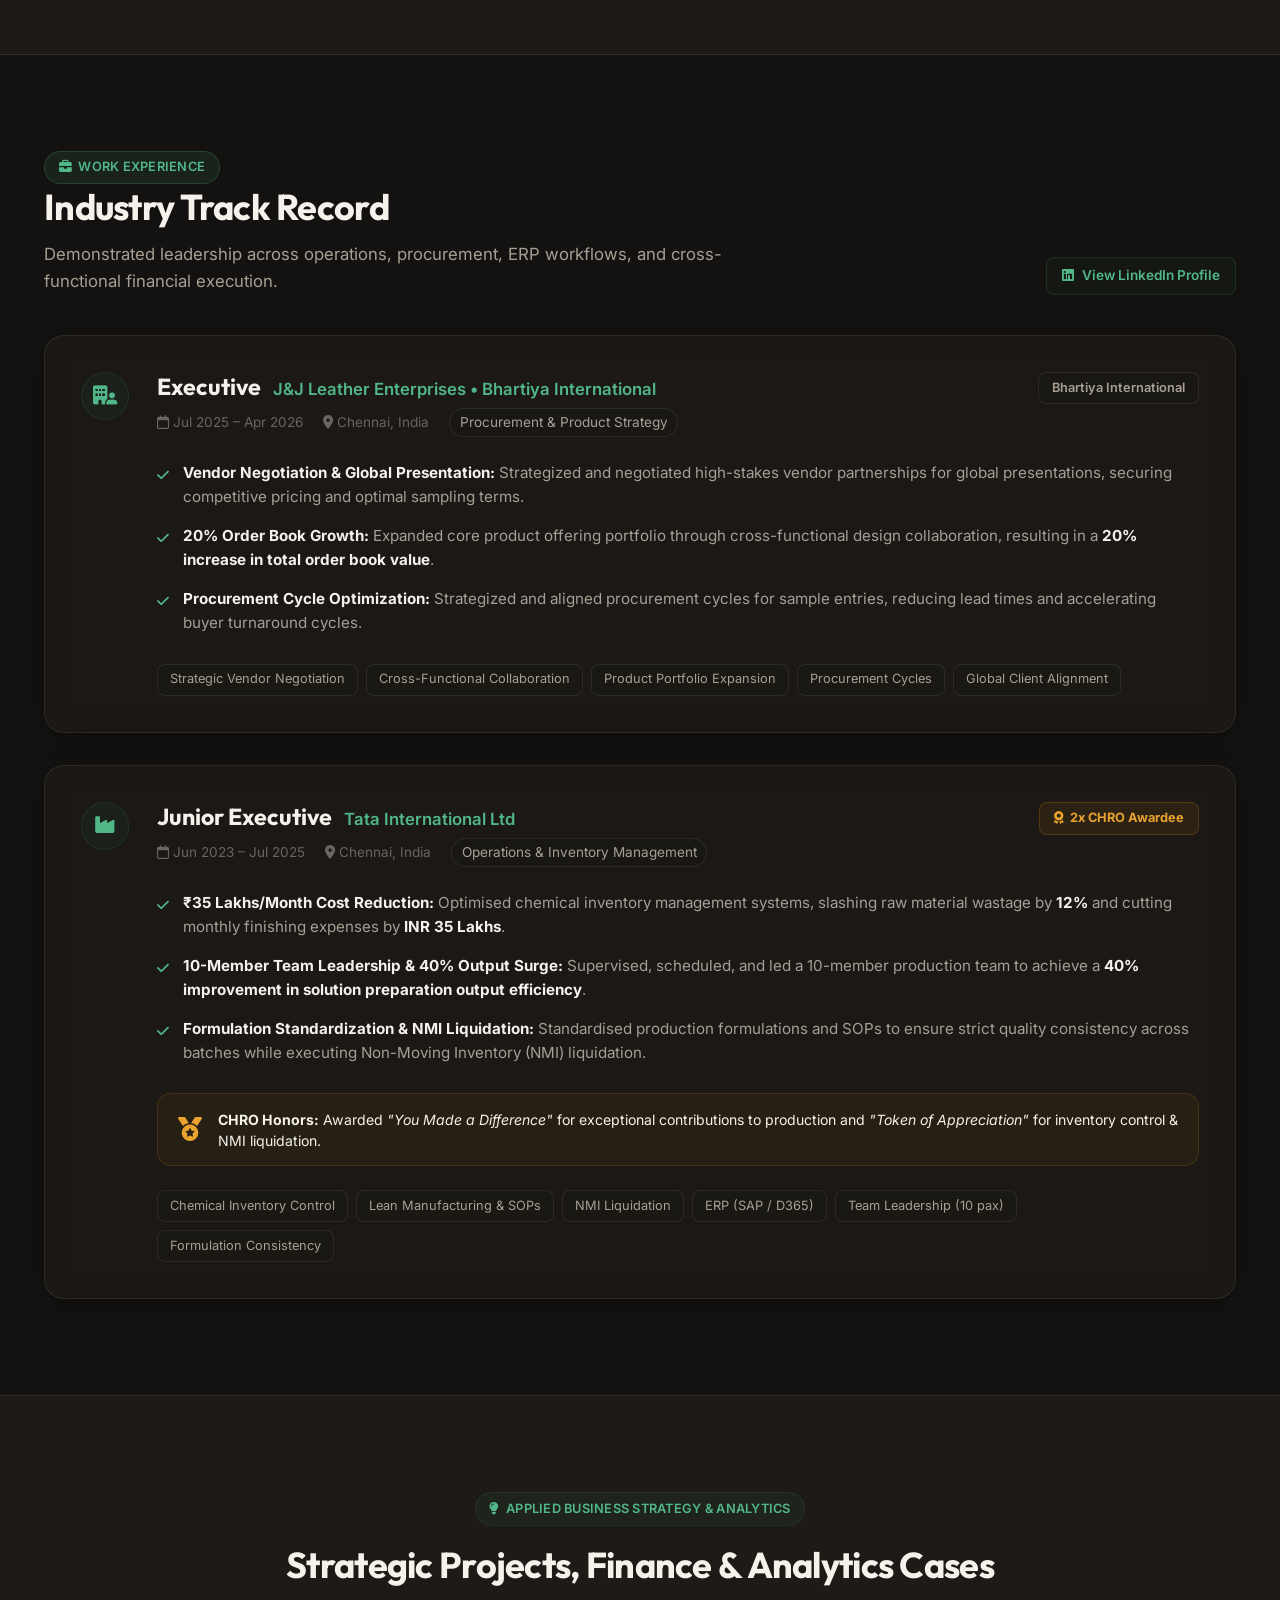
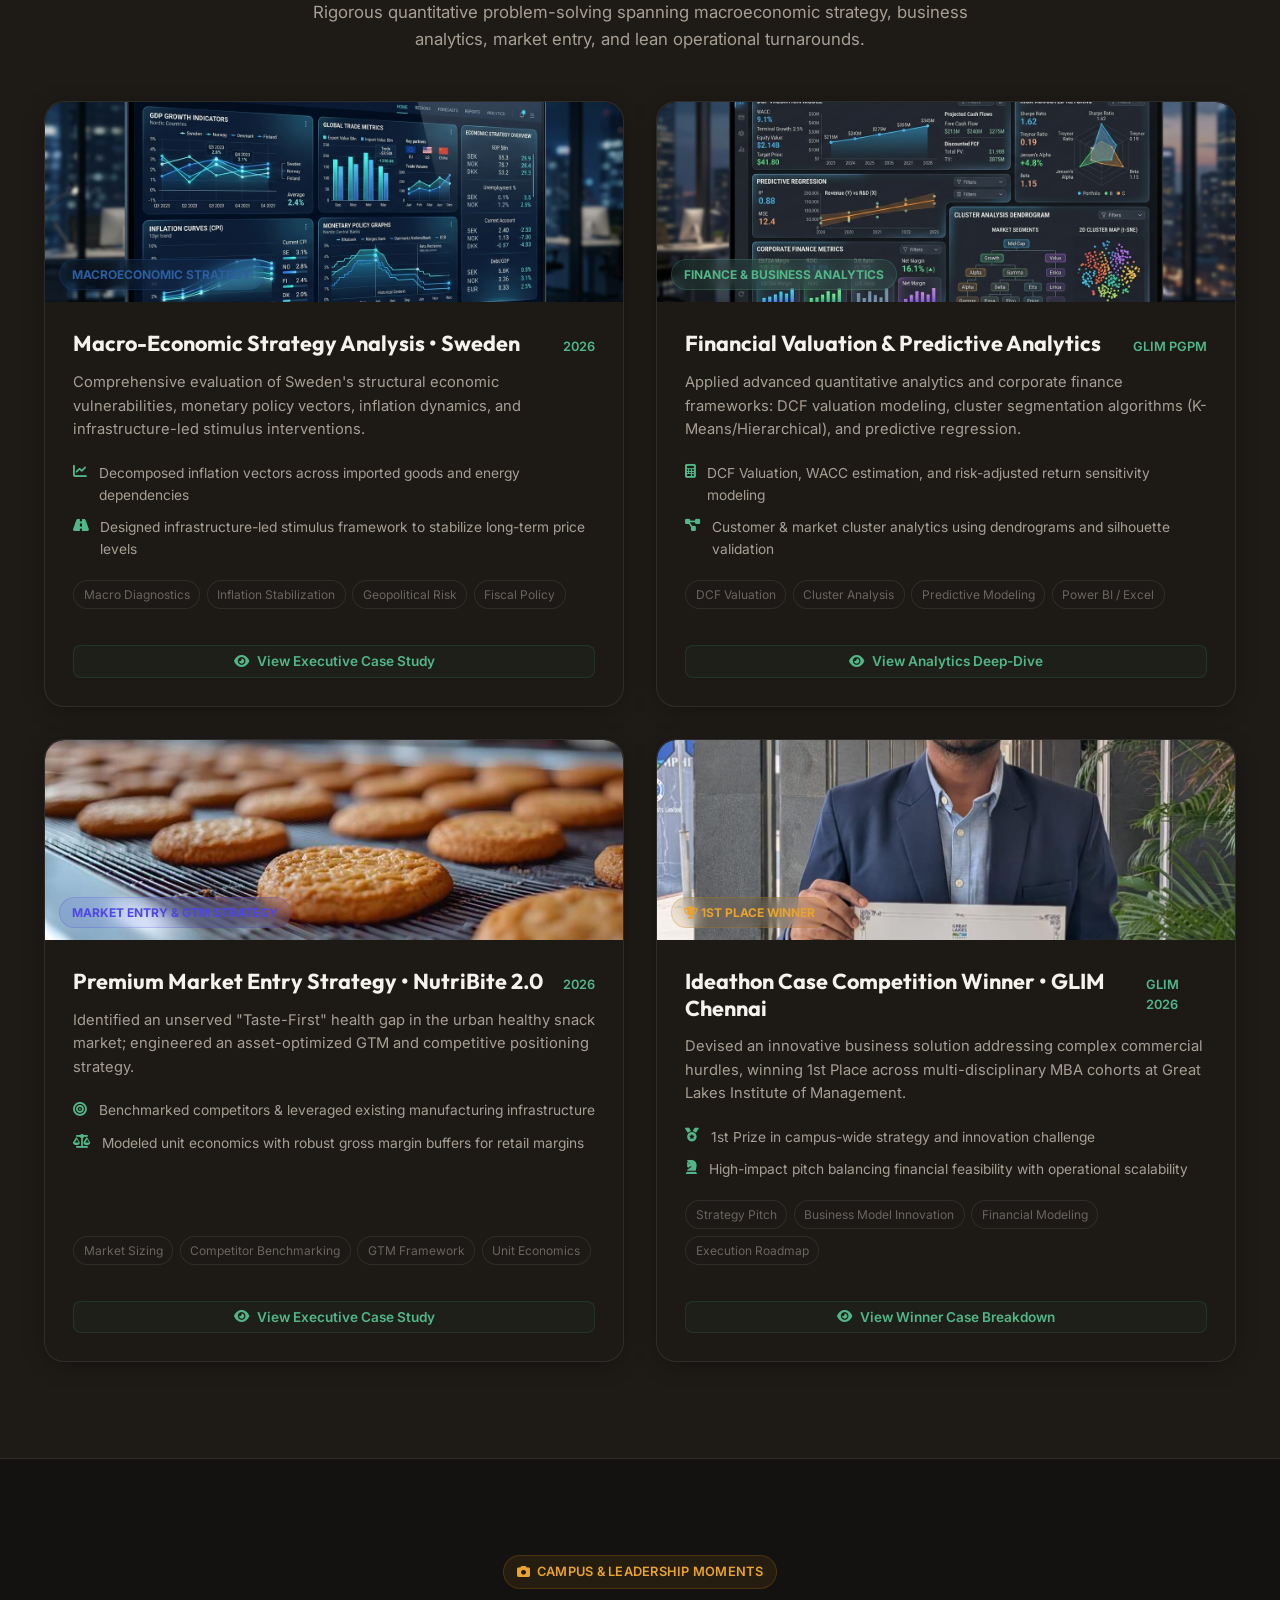
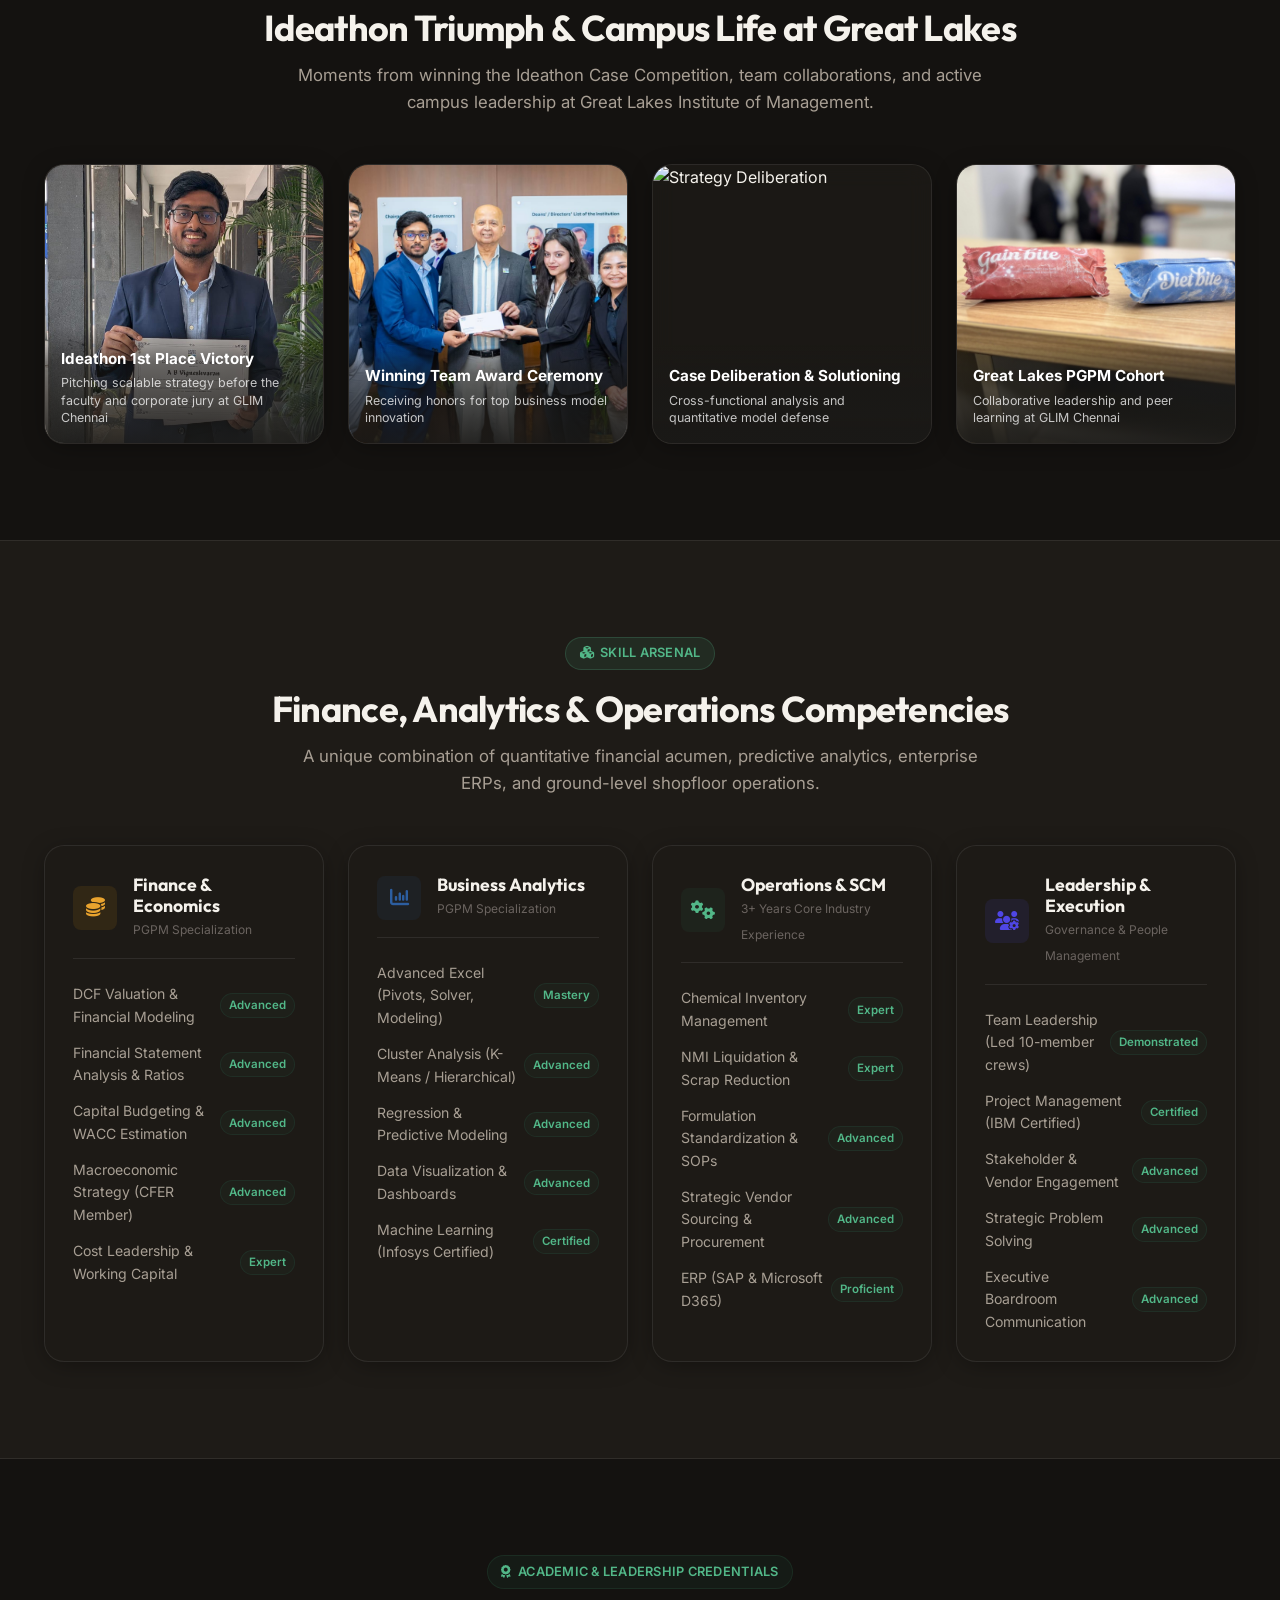
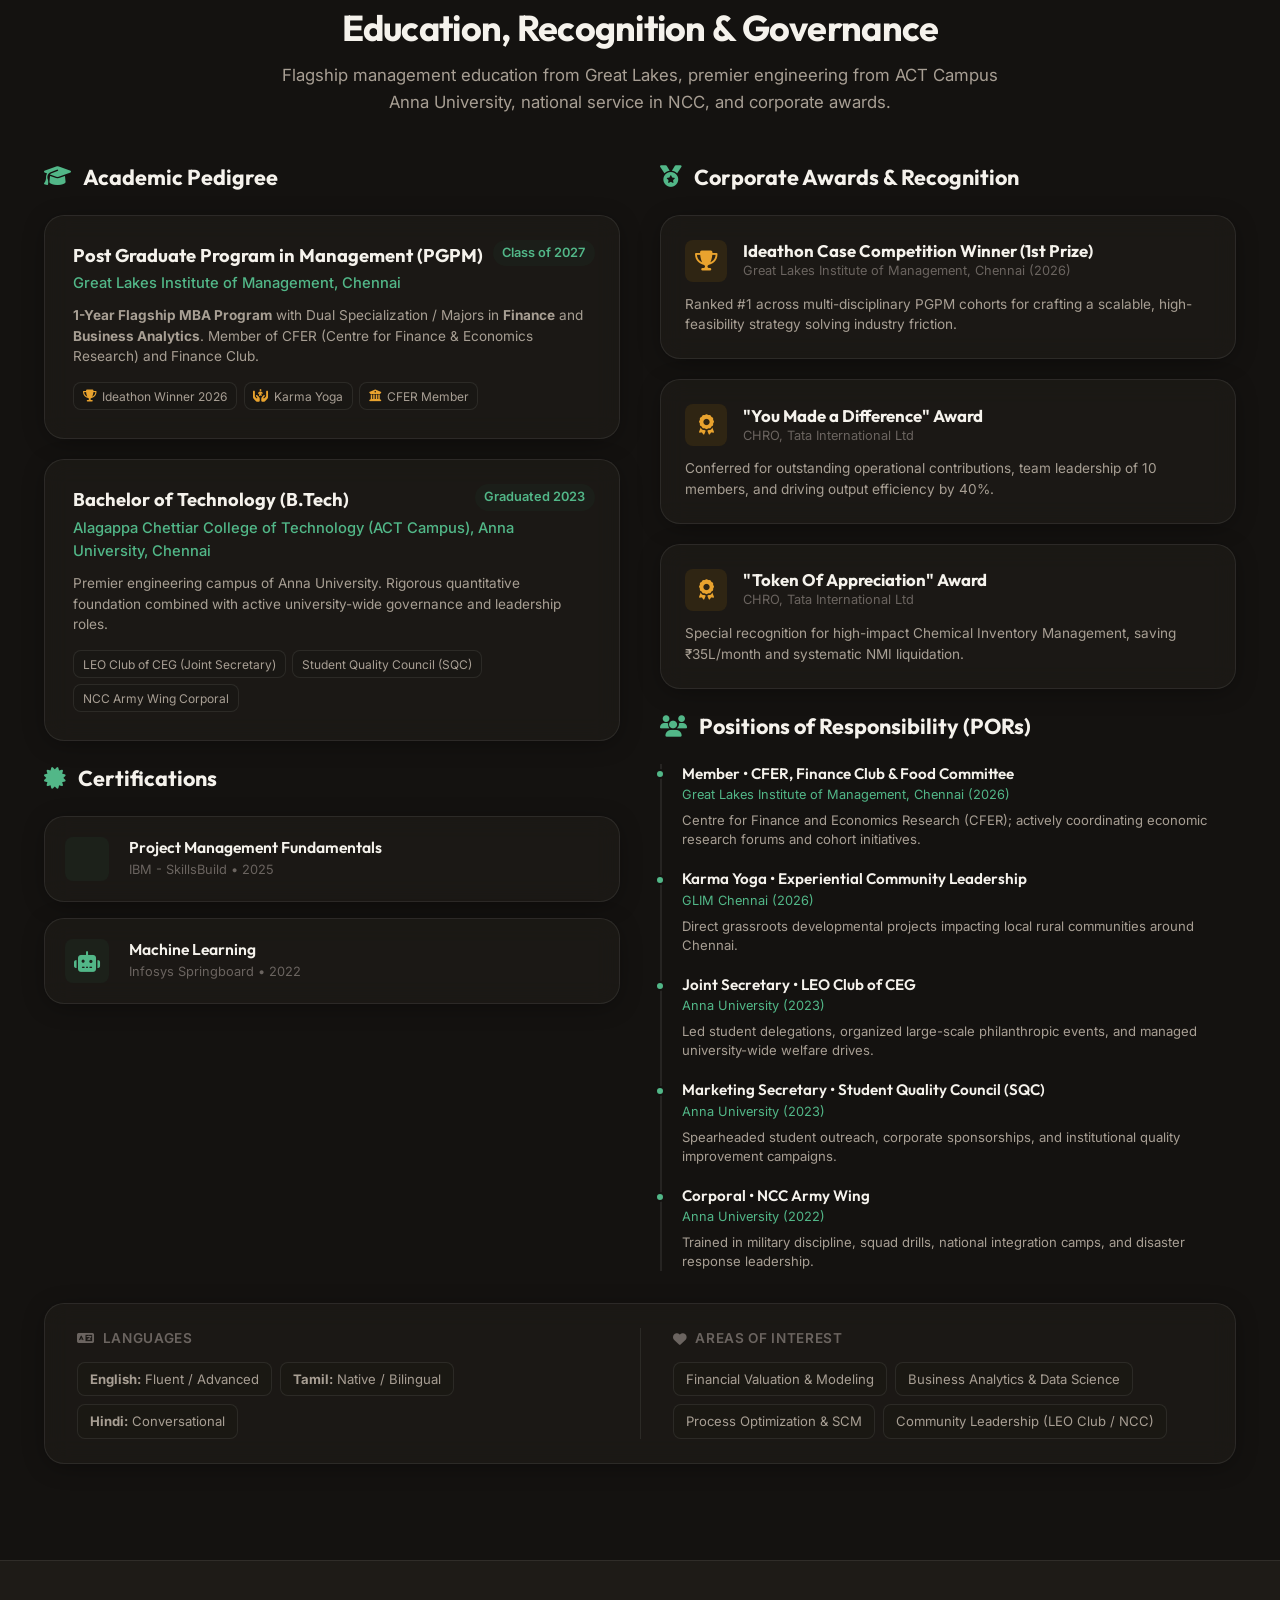
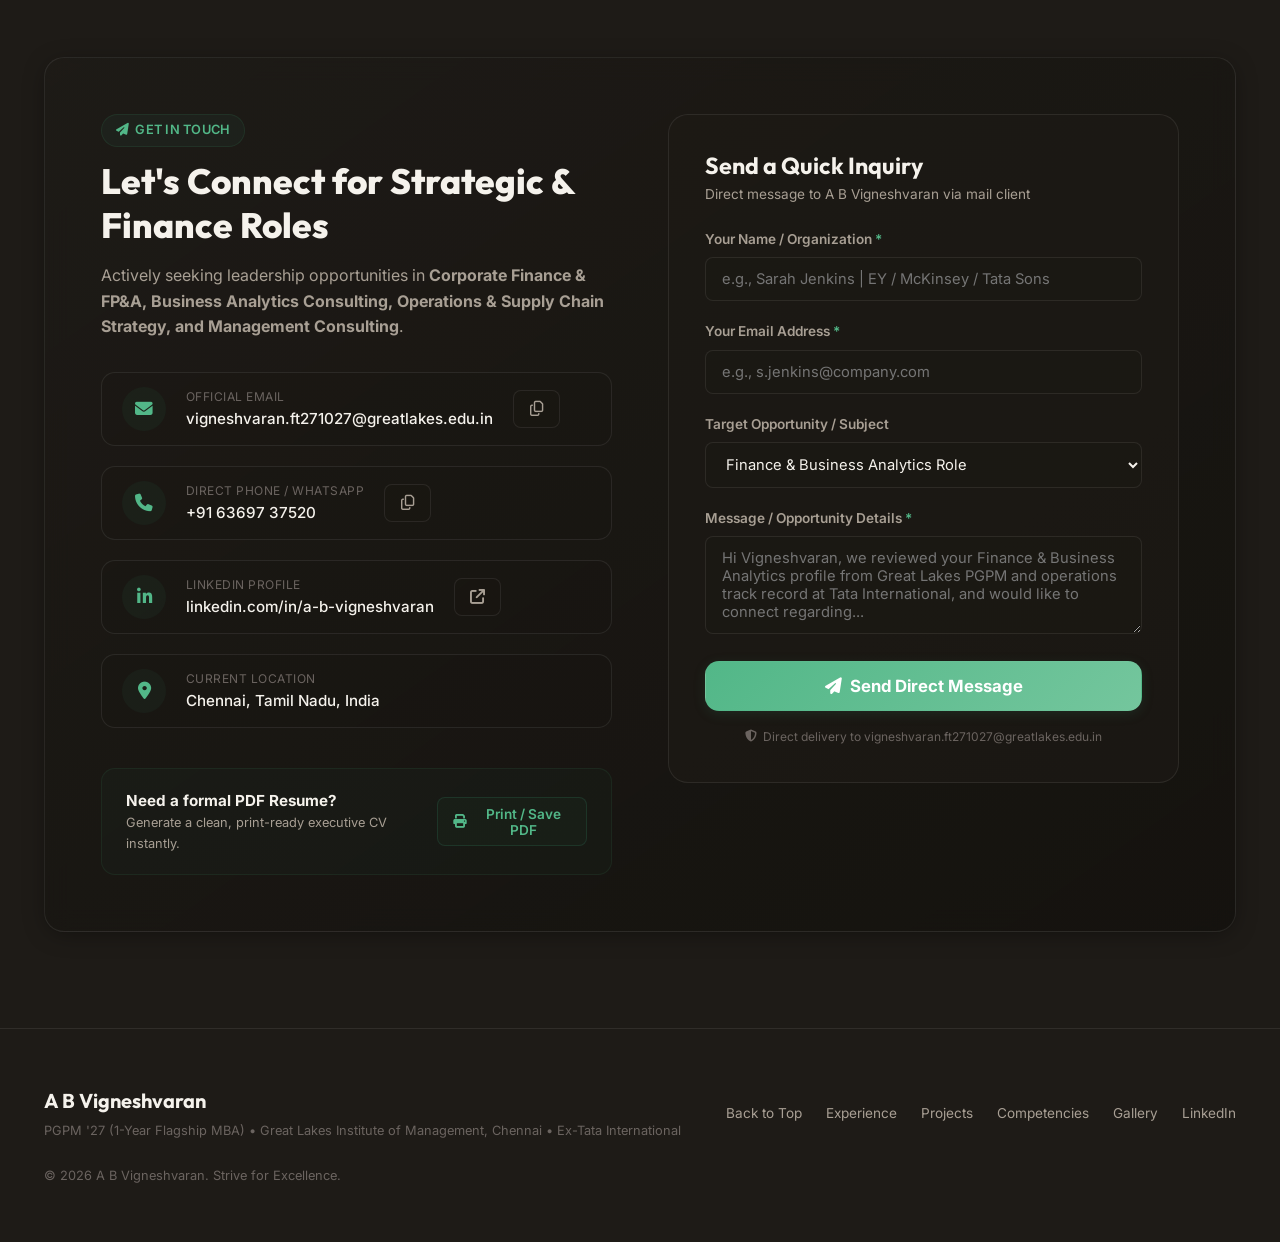
==== commit c7a9cbe8: "update 4" ====
--- a/index.html
+++ b/index.html
@@ -34,10 +34,9 @@
   <header class="navbar" id="navbar">
     <div class="nav-container">
       <a href="#hero" class="brand-logo" aria-label="Home">
-        <div class="logo-badge">ABV</div>
         <div class="brand-text">
           <span class="brand-name">A B Vigneshvaran</span>
-          <span class="brand-sub">&bull; Finance &bull; Business Analytics &bull; Operations</span>
+            <span class="brand-sub">&bull; Finance &bull; Business Analytics &bull; Operations</span>
         </div>
       </a>
 
@@ -137,7 +136,7 @@
             
             <div class="avatar-container">
               <div class="avatar-photo-frame">
-                <img src="assets/profile.jpg" alt="A B Vigneshvaran" class="avatar-real-img">
+                <img src="C:\GREAT LAKES\Github\Portfolio\assets\A B Vigneshvaran _FT271027.jpg" alt="A B Vigneshvaran" class="avatar-real-img">
               </div>
               <div class="avatar-info">
                 <h3>A B Vigneshvaran</h3>
@@ -594,7 +593,7 @@
           </div>
 
           <div class="gallery-item glass-card">
-            <img src="assets/ideathon_3.jpg" alt="Strategy Deliberation" class="gallery-img">
+            <img src="C:\GREAT LAKES\Github\Portfolio\assets\ideathon_3.jpeg"" alt="Strategy Deliberation" class="gallery-img">
             <div class="gallery-caption">
               <strong>Case Deliberation & Solutioning</strong>
               <span>Cross-functional analysis and quantitative model defense</span>
--- a/styles.css
+++ b/styles.css
@@ -1,97 +1,80 @@
-/* ==========================================================================
-   A B Vigneshvaran - Executive Portfolio Design System
-   Specializations: Finance & Business Analytics | Operations & SCM
-   Color Palette: Deep Midnight Navy, Slate, Cyan / Teal, Gold Accents
-   Typography: Inter & Outfit with JetBrains Mono for metrics
+﻿/* ==========================================================================
+   A B Vigneshvaran - Executive Portfolio Design System (MINIMALIST EDITION)
+   Theme: Clean Ivory / Warm White · Slate & Stone Neutrals · Forest Green Accent
    ========================================================================== */
 
 :root {
-  /* Dark Theme (Default) */
-  --bg-primary: #0a0f1d;
-  --bg-secondary: #0f172a;
-  --bg-surface: rgba(15, 23, 42, 0.75);
-  --bg-surface-hover: rgba(30, 41, 59, 0.85);
-  --bg-card: rgba(15, 23, 42, 0.65);
-  --bg-glass: rgba(15, 23, 42, 0.55);
-  --border-glass: rgba(255, 255, 255, 0.08);
-  --border-glass-hover: rgba(0, 242, 254, 0.35);
-
-  --text-primary: #f8fafc;
-  --text-secondary: #94a3b8;
-  --text-muted: #64748b;
-  
-  --accent-cyan: #00f2fe;
-  --accent-teal: #0d9488;
-  --accent-teal-light: #2dd4bf;
-  --accent-blue: #38bdf8;
-  --accent-indigo: #818cf8;
-  --accent-gold: #f59e0b;
-  --accent-gold-light: #fbbf24;
-
-  --gradient-primary: linear-gradient(135deg, #00f2fe 0%, #4facfe 100%);
-  --gradient-accent: linear-gradient(135deg, #2dd4bf 0%, #06b6d4 100%);
-  --gradient-gold: linear-gradient(135deg, #f59e0b 0%, #fbbf24 100%);
-  --gradient-dark-card: linear-gradient(145deg, rgba(30, 41, 59, 0.7), rgba(15, 23, 42, 0.8));
-
-  --glow-cyan: 0 0 25px rgba(0, 242, 254, 0.25);
-  --glow-teal: 0 0 25px rgba(13, 148, 136, 0.3);
-  --glow-gold: 0 0 25px rgba(245, 158, 11, 0.3);
-  --glow-card: 0 10px 30px -10px rgba(0, 0, 0, 0.5);
-
-  --radius-sm: 8px;
-  --radius-md: 14px;
-  --radius-lg: 20px;
+  --bg-primary:    #fafaf8;
+  --bg-secondary:  #f3f2ef;
+  --bg-surface:    rgba(255,255,255,0.90);
+  --bg-surface-hover: rgba(241,240,237,0.98);
+  --bg-card:       rgba(255,255,255,0.85);
+  --bg-glass:      rgba(255,255,255,0.75);
+  --border-glass:  rgba(30,28,24,0.10);
+  --border-glass-hover: rgba(30,28,24,0.25);
+  --text-primary:    #1a1917;
+  --text-secondary:  #5c5851;
+  --text-muted:      #9b9690;
+  --accent-primary:       #2d6a4f;
+  --accent-primary-light: #52b788;
+  --accent-secondary:     #1b4332;
+  --accent-gold:          #c77d0e;
+  --accent-gold-light:    #e9a32e;
+  --accent-stone:         #78716c;
+  --accent-slate:         #44403c;
+  --accent-cyan:  #2d6a4f;
+  --accent-teal:  #40916c;
+  --accent-teal-light: #52b788;
+  --accent-blue:  #2c5ea0;
+  --accent-indigo: #4f46e5;
+  --gradient-primary:   linear-gradient(135deg, #2d6a4f 0%, #52b788 100%);
+  --gradient-accent:    linear-gradient(135deg, #52b788 0%, #40916c 100%);
+  --gradient-gold:      linear-gradient(135deg, #c77d0e 0%, #e9a32e 100%);
+  --gradient-dark-card: linear-gradient(145deg, rgba(255,255,255,0.95), rgba(243,242,239,0.98));
+  --glow-cyan:   0 4px 20px rgba(45,107,79,0.12);
+  --glow-teal:   0 4px 20px rgba(82,183,136,0.15);
+  --glow-gold:   0 4px 20px rgba(199,125,14,0.15);
+  --glow-card:   0 4px 24px -4px rgba(26,25,23,0.10);
+  --radius-sm:   8px;
+  --radius-md:   14px;
+  --radius-lg:   20px;
   --radius-full: 9999px;
-
-  --transition-fast: 0.2s cubic-bezier(0.4, 0, 0.2, 1);
-  --transition-normal: 0.3s cubic-bezier(0.4, 0, 0.2, 1);
-  --transition-slow: 0.5s cubic-bezier(0.4, 0, 0.2, 1);
-}
-
-/* Light Theme Variables */
-[data-theme="light"] {
-  --bg-primary: #f8fafc;
-  --bg-secondary: #f1f5f9;
-  --bg-surface: rgba(255, 255, 255, 0.85);
-  --bg-surface-hover: rgba(241, 245, 249, 0.95);
-  --bg-card: rgba(255, 255, 255, 0.75);
-  --bg-glass: rgba(255, 255, 255, 0.65);
-  --border-glass: rgba(15, 23, 42, 0.08);
-  --border-glass-hover: rgba(13, 148, 136, 0.4);
-
-  --text-primary: #0f172a;
-  --text-secondary: #475569;
-  --text-muted: #64748b;
-
-  --accent-cyan: #0284c7;
-  --accent-teal: #0d9488;
-  --accent-teal-light: #0f766e;
-  --accent-blue: #0369a1;
-  --accent-indigo: #4f46e5;
-  --accent-gold: #d97706;
-
-  --gradient-primary: linear-gradient(135deg, #0284c7 0%, #0d9488 100%);
-  --gradient-accent: linear-gradient(135deg, #0d9488 0%, #0369a1 100%);
-  --gradient-dark-card: linear-gradient(145deg, rgba(255, 255, 255, 0.9), rgba(248, 250, 252, 0.95));
-
-  --glow-cyan: 0 0 20px rgba(2, 132, 199, 0.15);
-  --glow-card: 0 10px 25px -5px rgba(15, 23, 42, 0.06);
-}
-
-/* Base Resets */
-*, *::before, *::after {
-  box-sizing: border-box;
-  margin: 0;
-  padding: 0;
-}
-
-html {
-  scroll-behavior: smooth;
-  font-size: 16px;
-}
+  --transition-fast:   0.2s cubic-bezier(0.4,0,0.2,1);
+  --transition-normal: 0.3s cubic-bezier(0.4,0,0.2,1);
+  --transition-slow:   0.5s cubic-bezier(0.4,0,0.2,1);
+}
+
+[data-theme="dark"] {
+  --bg-primary:    #141210;
+  --bg-secondary:  #1e1b17;
+  --bg-surface:    rgba(30,27,23,0.85);
+  --bg-surface-hover: rgba(40,37,32,0.95);
+  --bg-card:       rgba(30,27,23,0.75);
+  --bg-glass:      rgba(26,24,20,0.70);
+  --border-glass:  rgba(255,255,255,0.08);
+  --border-glass-hover: rgba(255,255,255,0.22);
+  --text-primary:   #f5f2ec;
+  --text-secondary: #a89f94;
+  --text-muted:     #6b6460;
+  --accent-primary:       #52b788;
+  --accent-primary-light: #74c69d;
+  --accent-secondary:     #40916c;
+  --accent-gold:          #e9a32e;
+  --accent-gold-light:    #f4c261;
+  --accent-cyan:  #52b788;
+  --accent-teal:  #40916c;
+  --accent-teal-light: #74c69d;
+  --gradient-primary:   linear-gradient(135deg, #52b788 0%, #74c69d 100%);
+  --gradient-accent:    linear-gradient(135deg, #40916c 0%, #52b788 100%);
+  --gradient-dark-card: linear-gradient(145deg, rgba(30,27,23,0.80), rgba(20,18,14,0.90));
+  --glow-card: 0 4px 24px -4px rgba(0,0,0,0.40);
+}
+
+*, *::before, *::after { box-sizing: border-box; margin:0; padding:0; }
+html { scroll-behavior: smooth; font-size: 16px; }
 
 body {
-  font-family: 'Inter', system-ui, -apple-system, BlinkMacSystemFont, 'Segoe UI', Roboto, sans-serif;
+  font-family: 'Inter', system-ui, -apple-system, 'Segoe UI', sans-serif;
   background-color: var(--bg-primary);
   color: var(--text-primary);
   line-height: 1.6;
@@ -100,2111 +83,363 @@
   position: relative;
   min-height: 100vh;
 }
-
-h1, h2, h3, h4, h5, h6 {
-  font-family: 'Outfit', sans-serif;
-  color: var(--text-primary);
-  line-height: 1.25;
-  font-weight: 700;
-}
-
-a {
-  color: var(--accent-cyan);
-  text-decoration: none;
-  transition: color var(--transition-fast);
-}
-
-a:hover {
-  color: var(--accent-teal-light);
-}
-
-ul {
-  list-style: none;
-}
-
-/* Background Ambient Glow */
+h1,h2,h3,h4,h5,h6 { font-family:'Outfit',sans-serif; color:var(--text-primary); line-height:1.25; font-weight:700; }
+a { color:var(--accent-primary); text-decoration:none; transition:color var(--transition-fast); }
+a:hover { color:var(--accent-secondary); }
+ul { list-style:none; }
+
 .bg-mesh {
-  position: fixed;
-  top: 0;
-  left: 0;
-  width: 100vw;
-  height: 100vh;
-  z-index: -2;
-  pointer-events: none;
-  background: 
-    radial-gradient(circle at 15% 20%, rgba(0, 242, 254, 0.08) 0%, transparent 40%),
-    radial-gradient(circle at 85% 30%, rgba(13, 148, 136, 0.09) 0%, transparent 45%),
-    radial-gradient(circle at 50% 85%, rgba(99, 102, 241, 0.07) 0%, transparent 50%);
+  position:fixed; top:0; left:0; width:100vw; height:100vh; z-index:-2; pointer-events:none;
+  background: radial-gradient(circle at 10% 15%, rgba(45,106,79,0.06) 0%, transparent 40%),
+    radial-gradient(circle at 90% 25%, rgba(82,183,136,0.05) 0%, transparent 45%),
+    radial-gradient(circle at 50% 90%, rgba(199,125,14,0.04) 0%, transparent 50%);
+}
+[data-theme="dark"] .bg-mesh {
+  background: radial-gradient(circle at 10% 15%, rgba(82,183,136,0.07) 0%, transparent 40%),
+    radial-gradient(circle at 90% 25%, rgba(64,145,108,0.06) 0%, transparent 45%),
+    radial-gradient(circle at 50% 90%, rgba(233,163,46,0.05) 0%, transparent 50%);
 }
 
 .bg-grid-overlay {
-  position: fixed;
-  top: 0;
-  left: 0;
-  width: 100vw;
-  height: 100vh;
-  z-index: -1;
-  pointer-events: none;
-  background-size: 40px 40px;
-  background-image: 
-    linear-gradient(to right, rgba(255, 255, 255, 0.018) 1px, transparent 1px),
-    linear-gradient(to bottom, rgba(255, 255, 255, 0.018) 1px, transparent 1px);
-}
-
-/* Layout Container */
-.container {
-  width: 100%;
-  max-width: 1240px;
-  margin: 0 auto;
-  padding: 0 1.5rem;
-}
-
-/* Typography & Utility Elements */
+  position:fixed; top:0; left:0; width:100vw; height:100vh; z-index:-1; pointer-events:none;
+  background-size:40px 40px;
+  background-image: linear-gradient(to right, rgba(26,25,23,0.028) 1px, transparent 1px),
+    linear-gradient(to bottom, rgba(26,25,23,0.028) 1px, transparent 1px);
+}
+[data-theme="dark"] .bg-grid-overlay {
+  background-image: linear-gradient(to right, rgba(255,255,255,0.018) 1px, transparent 1px),
+    linear-gradient(to bottom, rgba(255,255,255,0.018) 1px, transparent 1px);
+}
+
+.container { width:100%; max-width:1240px; margin:0 auto; padding:0 1.5rem; }
+
 .gradient-text {
-  background: var(--gradient-primary);
-  -webkit-background-clip: text;
-  -webkit-text-fill-color: transparent;
-  display: inline-block;
-}
-
-.text-center { text-align: center; }
-.text-cyan { color: var(--accent-cyan); }
-.text-teal { color: var(--accent-teal-light); }
-.text-gold { color: var(--accent-gold-light); }
-
-.mt-2 { margin-top: 0.5rem; }
-.mt-4 { margin-top: 1rem; }
-.mt-6 { margin-top: 1.5rem; }
-.mt-8 { margin-top: 2rem; }
-
-.section-badge-center {
-  display: flex;
-  justify-content: center;
-  margin-bottom: 1rem;
-}
-
-.section-title {
-  font-size: 2.25rem;
-  font-weight: 700;
-  letter-spacing: -0.02em;
-  margin-bottom: 0.75rem;
-}
-
-.section-subtitle {
-  color: var(--text-secondary);
-  font-size: 1.05rem;
-  max-width: 720px;
-  margin: 0 auto 3rem auto;
-  line-height: 1.6;
-}
-
-.section-header-flex {
-  display: flex;
-  justify-content: space-between;
-  align-items: flex-end;
-  margin-bottom: 2.5rem;
-  flex-wrap: wrap;
-  gap: 1rem;
-}
-
-.section-header-flex .section-subtitle {
-  margin: 0;
-}
-
-/* Glassmorphic Base Cards */
+  background:var(--gradient-primary);
+  -webkit-background-clip:text; -webkit-text-fill-color:transparent; display:inline-block;
+}
+
+.text-center { text-align:center; }
+.text-cyan   { color:var(--accent-primary); }
+.text-teal   { color:var(--accent-primary-light); }
+.text-gold   { color:var(--accent-gold); }
+.mt-2 { margin-top:0.5rem; } .mt-4 { margin-top:1rem; } .mt-6 { margin-top:1.5rem; } .mt-8 { margin-top:2rem; }
+
+.section-badge-center { display:flex; justify-content:center; margin-bottom:1rem; }
+.section-title { font-size:2.25rem; font-weight:700; letter-spacing:-0.02em; margin-bottom:0.75rem; }
+.section-subtitle { color:var(--text-secondary); font-size:1.05rem; max-width:720px; margin:0 auto 3rem auto; line-height:1.6; }
+.section-header-flex { display:flex; justify-content:space-between; align-items:flex-end; margin-bottom:2.5rem; flex-wrap:wrap; gap:1rem; }
+.section-header-flex .section-subtitle { margin:0; }
+
 .glass-card {
-  background: var(--bg-card);
-  backdrop-filter: blur(14px);
-  -webkit-backdrop-filter: blur(14px);
-  border: 1px solid var(--border-glass);
-  border-radius: var(--radius-lg);
-  box-shadow: var(--glow-card);
-  transition: transform var(--transition-normal), border-color var(--transition-normal), box-shadow var(--transition-normal);
-}
-
-.glass-card:hover {
-  border-color: var(--border-glass-hover);
-}
-
-/* Badges & Tags */
-.tag {
-  display: inline-flex;
-  align-items: center;
-  gap: 0.4rem;
-  padding: 0.35rem 0.85rem;
-  border-radius: var(--radius-full);
-  font-size: 0.8rem;
-  font-weight: 600;
-  letter-spacing: 0.02em;
-  text-transform: uppercase;
-}
-
-.tag-cyan {
-  background: rgba(0, 242, 254, 0.12);
-  color: var(--accent-cyan);
-  border: 1px solid rgba(0, 242, 254, 0.25);
-}
-
-.tag-teal {
-  background: rgba(13, 148, 136, 0.15);
-  color: var(--accent-teal-light);
-  border: 1px solid rgba(13, 148, 136, 0.3);
-}
-
-.tag-blue {
-  background: rgba(56, 189, 248, 0.12);
-  color: var(--accent-blue);
-  border: 1px solid rgba(56, 189, 248, 0.25);
-}
-
-.tag-indigo {
-  background: rgba(129, 140, 248, 0.12);
-  color: var(--accent-indigo);
-  border: 1px solid rgba(129, 140, 248, 0.25);
-}
-
-.tag-gold {
-  background: rgba(245, 158, 11, 0.15);
-  color: var(--accent-gold-light);
-  border: 1px solid rgba(245, 158, 11, 0.3);
-}
-
-/* Buttons */
-.btn {
-  display: inline-flex;
-  align-items: center;
-  justify-content: center;
-  gap: 0.5rem;
-  padding: 0.65rem 1.4rem;
-  font-family: 'Inter', sans-serif;
-  font-size: 0.95rem;
-  font-weight: 600;
-  border-radius: var(--radius-md);
-  border: 1px solid transparent;
-  cursor: pointer;
-  transition: all var(--transition-fast);
-  text-decoration: none;
-}
-
-.btn-sm {
-  padding: 0.45rem 0.95rem;
-  font-size: 0.85rem;
-  border-radius: var(--radius-sm);
-}
-
-.btn-lg {
-  padding: 0.85rem 1.75rem;
-  font-size: 1.05rem;
-}
-
-.btn-full {
-  width: 100%;
-}
-
-.btn-primary {
-  background: var(--gradient-primary);
-  color: #06121e;
-  box-shadow: 0 4px 15px rgba(0, 242, 254, 0.25);
-  font-weight: 700;
-}
-
-.btn-primary:hover {
-  transform: translateY(-2px);
-  box-shadow: 0 6px 22px rgba(0, 242, 254, 0.4);
-  color: #020b12;
-}
-
-.btn-secondary {
-  background: rgba(255, 255, 255, 0.08);
-  color: var(--text-primary);
-  border-color: var(--border-glass);
-}
-
-.btn-secondary:hover {
-  background: rgba(255, 255, 255, 0.15);
-  border-color: rgba(255, 255, 255, 0.2);
-  transform: translateY(-2px);
-}
-
-.btn-outline-cyan {
-  background: rgba(0, 242, 254, 0.08);
-  color: var(--accent-cyan);
-  border-color: rgba(0, 242, 254, 0.35);
-}
-
-.btn-outline-cyan:hover {
-  background: rgba(0, 242, 254, 0.18);
-  border-color: var(--accent-cyan);
-  transform: translateY(-2px);
-}
-
-.btn-ghost {
-  background: transparent;
-  color: var(--text-secondary);
-  border-color: var(--border-glass);
-}
-
-.btn-ghost:hover {
-  color: var(--text-primary);
-  border-color: var(--border-glass-hover);
-  background: var(--bg-surface-hover);
-}
-
-.btn-icon-copy {
-  background: rgba(255, 255, 255, 0.05);
-  border: 1px solid var(--border-glass);
-  color: var(--text-secondary);
-  width: 38px;
-  height: 38px;
-  border-radius: var(--radius-sm);
-  display: inline-flex;
-  align-items: center;
-  justify-content: center;
-  cursor: pointer;
-  transition: all var(--transition-fast);
-}
-
-.btn-icon-copy:hover {
-  color: var(--accent-cyan);
-  border-color: var(--accent-cyan);
-  background: rgba(0, 242, 254, 0.1);
-}
-
-/* ==========================================================================
-   NAVIGATION BAR
-   ========================================================================== */
-
-.navbar {
-  position: sticky;
-  top: 0;
-  z-index: 100;
-  background: rgba(10, 15, 29, 0.85);
-  backdrop-filter: blur(16px);
-  -webkit-backdrop-filter: blur(16px);
-  border-bottom: 1px solid var(--border-glass);
-  transition: all var(--transition-normal);
-}
-
-[data-theme="light"] .navbar {
-  background: rgba(248, 250, 252, 0.9);
-}
-
-.nav-container {
-  max-width: 1240px;
-  margin: 0 auto;
-  padding: 0.85rem 1.5rem;
-  display: flex;
-  align-items: center;
-  justify-content: space-between;
-}
-
-.brand-logo {
-  display: flex;
-  align-items: center;
-  gap: 0.75rem;
-  text-decoration: none;
-}
-
-.logo-badge {
-  width: 42px;
-  height: 42px;
-  border-radius: var(--radius-sm);
-  background: var(--gradient-primary);
-  color: #06121e;
-  font-family: 'Outfit', sans-serif;
-  font-weight: 800;
-  font-size: 1.1rem;
-  display: flex;
-  align-items: center;
-  justify-content: center;
-  box-shadow: 0 0 15px rgba(0, 242, 254, 0.3);
-}
-
-.brand-text {
-  display: flex;
-  flex-direction: column;
-}
-
-.brand-name {
-  font-family: 'Outfit', sans-serif;
-  font-weight: 700;
-  font-size: 1.1rem;
-  color: var(--text-primary);
-  line-height: 1.1;
-}
-
-.brand-sub {
-  font-size: 0.75rem;
-  color: var(--accent-teal-light);
-  font-weight: 500;
-  letter-spacing: 0.03em;
-}
-
-.nav-links {
-  display: flex;
-  align-items: center;
-  gap: 1.35rem;
-}
-
-.nav-link {
-  color: var(--text-secondary);
-  font-size: 0.88rem;
-  font-weight: 500;
-  transition: color var(--transition-fast);
-  padding: 0.35rem 0.2rem;
-  position: relative;
-}
-
-.nav-link:hover, .nav-link.active {
-  color: var(--text-primary);
-}
-
-.nav-link.active::after {
-  content: '';
-  position: absolute;
-  bottom: -4px;
-  left: 0;
-  width: 100%;
-  height: 2px;
-  background: var(--accent-cyan);
-  border-radius: var(--radius-full);
-}
-
-.nav-actions {
-  display: flex;
-  align-items: center;
-  gap: 0.75rem;
-}
-
-.theme-toggle-btn {
-  background: rgba(255, 255, 255, 0.05);
-  border: 1px solid var(--border-glass);
-  color: var(--text-secondary);
-  width: 38px;
-  height: 38px;
-  border-radius: var(--radius-sm);
-  display: flex;
-  align-items: center;
-  justify-content: center;
-  cursor: pointer;
-  transition: all var(--transition-fast);
-}
-
-.theme-toggle-btn:hover {
-  color: var(--accent-gold);
-  border-color: var(--accent-gold);
-}
-
-.mobile-toggle {
-  display: none;
-  flex-direction: column;
-  gap: 5px;
-  background: transparent;
-  border: none;
-  cursor: pointer;
-  padding: 5px;
-}
-
-.mobile-toggle span {
-  width: 24px;
-  height: 2px;
-  background: var(--text-primary);
-  transition: all var(--transition-fast);
-}
-
-/* ==========================================================================
-   HERO SECTION
-   ========================================================================== */
-
-.hero-section {
-  padding: 4.5rem 0 3.5rem 0;
-  position: relative;
-}
-
-.hero-container {
-  display: grid;
-  grid-template-columns: 1.18fr 0.82fr;
-  gap: 3.5rem;
-  align-items: center;
-}
-
-.status-pill {
-  display: inline-flex;
-  align-items: center;
-  gap: 0.6rem;
-  padding: 0.4rem 1.1rem 0.4rem 0.6rem;
-  background: rgba(13, 148, 136, 0.12);
-  border: 1px solid rgba(13, 148, 136, 0.3);
-  border-radius: var(--radius-full);
-  font-size: 0.85rem;
-  font-weight: 500;
-  color: var(--accent-teal-light);
-  margin-bottom: 1.5rem;
-}
-
-.pill-logo-img {
-  width: 24px;
-  height: 24px;
-  object-fit: contain;
-  border-radius: 4px;
-}
-
-.hero-title {
-  font-size: 3rem;
-  font-weight: 800;
-  letter-spacing: -0.03em;
-  line-height: 1.15;
-  margin-bottom: 1.25rem;
-}
-
-.hero-description {
-  font-size: 1.1rem;
-  color: var(--text-secondary);
-  line-height: 1.7;
-  margin-bottom: 1.85rem;
-}
-
-.hero-chips {
-  display: flex;
-  flex-wrap: wrap;
-  gap: 0.65rem;
-  margin-bottom: 2.25rem;
-}
-
-.chip {
-  display: inline-flex;
-  align-items: center;
-  gap: 0.5rem;
-  padding: 0.4rem 0.85rem;
-  background: rgba(255, 255, 255, 0.04);
-  border: 1px solid var(--border-glass);
-  border-radius: var(--radius-full);
-  font-size: 0.82rem;
-  color: var(--text-secondary);
-}
-
-.chip i {
-  color: var(--accent-cyan);
-}
-
-.hero-cta-group {
-  display: flex;
-  flex-wrap: wrap;
-  gap: 1rem;
-}
-
-/* Hero Executive Card with Real Photo */
-.executive-card {
-  padding: 2rem;
-  position: relative;
-  background: var(--gradient-dark-card);
-}
-
-.card-header-badge {
-  display: flex;
-  justify-content: space-between;
-  align-items: center;
-  margin-bottom: 1.5rem;
-  flex-wrap: wrap;
-  gap: 0.5rem;
-}
-
-.live-status {
-  font-size: 0.8rem;
-  color: var(--accent-teal-light);
-  font-weight: 500;
-  display: flex;
-  align-items: center;
-  gap: 0.4rem;
-}
-
-.avatar-container {
-  display: flex;
-  align-items: center;
-  gap: 1.25rem;
-  margin-bottom: 1.5rem;
-}
-
-.avatar-photo-frame {
-  width: 86px;
-  height: 86px;
-  border-radius: 50%;
-  padding: 3px;
-  background: var(--gradient-primary);
-  display: flex;
-  align-items: center;
-  justify-content: center;
-  box-shadow: var(--glow-cyan);
-  flex-shrink: 0;
-  overflow: hidden;
-}
-
-.avatar-real-img {
-  width: 100%;
-  height: 100%;
-  border-radius: 50%;
-  object-fit: cover;
-  object-position: top center;
-  background: #0f172a;
-}
-
-.avatar-info h3 {
-  font-size: 1.35rem;
-  margin-bottom: 0.2rem;
-}
-
-.avatar-info .sub-role {
-  color: var(--accent-teal-light);
-  font-size: 0.85rem;
-  font-weight: 500;
-  margin-bottom: 0.35rem;
-}
-
-.location-tag {
-  font-size: 0.8rem;
-  color: var(--text-muted);
-  display: flex;
-  align-items: center;
-  gap: 0.4rem;
-}
-
-.location-tag .truncate {
-  max-width: 220px;
-  overflow: hidden;
-  text-overflow: ellipsis;
-  white-space: nowrap;
-}
-
-.card-divider {
-  height: 1px;
-  background: var(--border-glass);
-  margin: 1.25rem 0;
-}
-
-.profile-quick-stats {
-  display: grid;
-  grid-template-columns: repeat(3, 1fr);
-  gap: 0.75rem;
-  text-align: center;
-  margin-bottom: 1.5rem;
-}
-
-.quick-stat-item {
-  background: rgba(255, 255, 255, 0.03);
-  border: 1px solid var(--border-glass);
-  border-radius: var(--radius-sm);
-  padding: 0.75rem 0.5rem;
-}
-
-.quick-stat-item .stat-num {
-  font-family: 'Outfit', sans-serif;
-  font-size: 1.3rem;
-  font-weight: 800;
-}
-
-.quick-stat-item .stat-lbl {
-  font-size: 0.72rem;
-  color: var(--text-muted);
-  margin-top: 0.2rem;
-}
-
-.core-competency-pills {
-  display: flex;
-  flex-wrap: wrap;
-  gap: 0.4rem;
-  margin-bottom: 1.5rem;
-}
-
-.pill-badge {
-  font-size: 0.78rem;
-  padding: 0.25rem 0.65rem;
-  background: rgba(255, 255, 255, 0.04);
-  border: 1px solid var(--border-glass);
-  border-radius: var(--radius-full);
-  color: var(--text-secondary);
-}
-
-/* ==========================================================================
-   METRICS SECTION
-   ========================================================================== */
-
-.metrics-section {
-  padding: 5rem 0;
-  background: rgba(15, 23, 42, 0.3);
-  border-top: 1px solid var(--border-glass);
-  border-bottom: 1px solid var(--border-glass);
-}
-
-.metrics-grid {
-  display: grid;
-  grid-template-columns: repeat(4, 1fr);
-  gap: 1.5rem;
-}
-
-.metric-card {
-  padding: 2rem 1.5rem;
-  display: flex;
-  flex-direction: column;
-  position: relative;
-  overflow: hidden;
-}
-
-.metric-card::before {
-  content: '';
-  position: absolute;
-  top: 0;
-  left: 0;
-  right: 0;
-  height: 3px;
-  background: var(--gradient-primary);
-  opacity: 0;
-  transition: opacity var(--transition-normal);
-}
-
-.metric-card:hover::before {
-  opacity: 1;
-}
-
-.metric-card:hover {
-  transform: translateY(-5px);
-}
-
-.metric-icon-wrap {
-  width: 48px;
-  height: 48px;
-  border-radius: var(--radius-sm);
-  display: flex;
-  align-items: center;
-  justify-content: center;
-  font-size: 1.3rem;
-  margin-bottom: 1.25rem;
-}
-
-.icon-cyan {
-  background: rgba(0, 242, 254, 0.12);
-  color: var(--accent-cyan);
-}
-
-.icon-teal {
-  background: rgba(13, 148, 136, 0.15);
-  color: var(--accent-teal-light);
-}
-
-.icon-blue {
-  background: rgba(56, 189, 248, 0.12);
-  color: var(--accent-blue);
-}
-
-.icon-indigo {
-  background: rgba(129, 140, 248, 0.12);
-  color: var(--accent-indigo);
-}
-
-.icon-gold {
-  background: rgba(245, 158, 11, 0.15);
-  color: var(--accent-gold-light);
-}
-
-.metric-number-wrap {
-  font-family: 'Outfit', sans-serif;
-  font-size: 2.75rem;
-  font-weight: 800;
-  color: var(--text-primary);
-  line-height: 1;
-  margin-bottom: 0.75rem;
-}
-
-.metric-prefix, .metric-suffix {
-  font-size: 1.6rem;
-  color: var(--accent-cyan);
-}
-
-.metric-heading {
-  font-size: 1.05rem;
-  font-weight: 600;
-  margin-bottom: 0.5rem;
-}
-
-.metric-desc {
-  font-size: 0.85rem;
-  color: var(--text-secondary);
-  line-height: 1.5;
-  margin-bottom: 1.25rem;
-  flex-grow: 1;
-}
-
-.metric-tag {
-  font-size: 0.75rem;
-  font-weight: 600;
-  color: var(--accent-teal-light);
-  text-transform: uppercase;
-  letter-spacing: 0.04em;
-}
-
-/* ==========================================================================
-   EXPERIENCE TIMELINE SECTION
-   ========================================================================== */
-
-.experience-section {
-  padding: 6rem 0;
-}
-
-.timeline-container {
-  display: flex;
-  flex-direction: column;
-  gap: 2rem;
-  position: relative;
-}
-
-.timeline-item {
-  padding: 2.25rem;
-  display: grid;
-  grid-template-columns: 48px 1fr;
-  gap: 1.75rem;
-  position: relative;
-}
-
-.timeline-marker {
-  width: 48px;
-  height: 48px;
-  border-radius: 50%;
-  background: rgba(0, 242, 254, 0.1);
-  border: 1px solid rgba(0, 242, 254, 0.3);
-  color: var(--accent-cyan);
-  display: flex;
-  align-items: center;
-  justify-content: center;
-  font-size: 1.2rem;
-}
-
-.timeline-header {
-  display: flex;
-  justify-content: space-between;
-  align-items: flex-start;
-  margin-bottom: 1.5rem;
-  flex-wrap: wrap;
-  gap: 1rem;
-}
-
-.company-badge-row {
-  display: flex;
-  align-items: baseline;
-  gap: 0.75rem;
-  flex-wrap: wrap;
-}
-
-.role-title {
-  font-size: 1.45rem;
-  font-weight: 700;
-}
-
-.company-name {
-  color: var(--accent-teal-light);
-  font-size: 1.05rem;
-  font-weight: 600;
-}
-
-.timeline-meta {
-  display: flex;
-  align-items: center;
-  gap: 1.25rem;
-  margin-top: 0.35rem;
-  font-size: 0.85rem;
-  color: var(--text-muted);
-  flex-wrap: wrap;
-}
-
-.tenure-badge {
-  background: rgba(255, 255, 255, 0.05);
-  border: 1px solid var(--border-glass);
-  padding: 0.15rem 0.6rem;
-  border-radius: var(--radius-full);
-  color: var(--text-secondary);
-}
-
-.company-tag {
-  background: rgba(255, 255, 255, 0.05);
-  border: 1px solid var(--border-glass);
-  padding: 0.3rem 0.8rem;
-  border-radius: var(--radius-sm);
-  font-size: 0.8rem;
-  font-weight: 600;
-  color: var(--text-secondary);
-}
-
-.company-tag-gold {
-  background: rgba(245, 158, 11, 0.12);
-  border: 1px solid rgba(245, 158, 11, 0.3);
-  padding: 0.35rem 0.85rem;
-  border-radius: var(--radius-sm);
-  font-size: 0.8rem;
-  font-weight: 700;
-  color: var(--accent-gold-light);
-  display: flex;
-  align-items: center;
-  gap: 0.4rem;
-}
-
-.timeline-bullets {
-  display: flex;
-  flex-direction: column;
-  gap: 0.9rem;
-  margin-bottom: 1.75rem;
-}
-
-.bullet-point {
-  display: flex;
-  align-items: flex-start;
-  gap: 0.85rem;
-}
-
-.bullet-icon {
-  color: var(--accent-cyan);
-  font-size: 0.85rem;
-  margin-top: 0.25rem;
-}
-
-.bullet-text {
-  font-size: 0.95rem;
-  color: var(--text-secondary);
-  line-height: 1.6;
-}
-
-.bullet-text strong {
-  color: var(--text-primary);
-}
-
-.award-callout-box {
-  background: rgba(245, 158, 11, 0.08);
-  border: 1px solid rgba(245, 158, 11, 0.25);
-  border-radius: var(--radius-md);
-  padding: 0.9rem 1.25rem;
-  display: flex;
-  align-items: center;
-  gap: 1rem;
-  margin-bottom: 1.5rem;
-}
-
-.award-callout-box .callout-icon {
-  font-size: 1.5rem;
-  color: var(--accent-gold-light);
-}
-
-.award-callout-box .callout-text {
-  font-size: 0.88rem;
-  color: var(--text-primary);
-  line-height: 1.5;
-}
-
-.skill-tag-group {
-  display: flex;
-  flex-wrap: wrap;
-  gap: 0.5rem;
-}
-
-.skill-tag {
-  font-size: 0.8rem;
-  padding: 0.3rem 0.75rem;
-  background: rgba(255, 255, 255, 0.04);
-  border: 1px solid var(--border-glass);
-  border-radius: var(--radius-sm);
-  color: var(--text-secondary);
-}
-
-/* ==========================================================================
-   STRATEGIC PROJECTS & CASE STUDIES (WITH CARD IMAGES)
-   ========================================================================== */
-
-.projects-section {
-  padding: 6rem 0;
-  background: rgba(15, 23, 42, 0.35);
-  border-top: 1px solid var(--border-glass);
-  border-bottom: 1px solid var(--border-glass);
-}
-
-.projects-grid {
-  display: grid;
-  grid-template-columns: repeat(2, 1fr);
-  gap: 2rem;
-}
-
-.project-card {
-  display: flex;
-  flex-direction: column;
-  overflow: hidden;
-}
-
-.project-card:hover {
-  transform: translateY(-4px);
-}
-
-.project-img-wrapper {
-  position: relative;
-  width: 100%;
-  height: 200px;
-  overflow: hidden;
-  border-top-left-radius: var(--radius-lg);
-  border-top-right-radius: var(--radius-lg);
-}
-
-.project-card-img {
-  width: 100%;
-  height: 100%;
-  object-fit: cover;
-  transition: transform var(--transition-slow);
-}
-
-.project-card:hover .project-card-img {
-  transform: scale(1.05);
-}
-
-.project-img-tag {
-  position: absolute;
-  bottom: 12px;
-  left: 14px;
-  padding: 0.3rem 0.75rem;
-  border-radius: var(--radius-full);
-  font-size: 0.75rem;
-  font-weight: 700;
-  text-transform: uppercase;
-  backdrop-filter: blur(8px);
-}
-
-.project-card-content {
-  padding: 1.75rem;
-  display: flex;
-  flex-direction: column;
-  flex-grow: 1;
-}
-
-.project-top-row {
-  display: flex;
-  justify-content: space-between;
-  align-items: baseline;
-  margin-bottom: 0.85rem;
-  gap: 0.5rem;
-}
-
-.project-year {
-  font-size: 0.8rem;
-  color: var(--accent-teal-light);
-  font-weight: 600;
-}
-
-.project-title {
-  font-size: 1.35rem;
-  font-weight: 700;
-}
-
-.project-summary {
-  font-size: 0.92rem;
-  color: var(--text-secondary);
-  line-height: 1.6;
-  margin-bottom: 1.25rem;
-}
-
-.project-highlights {
-  display: flex;
-  flex-direction: column;
-  gap: 0.65rem;
-  margin-bottom: 1.25rem;
-  flex-grow: 1;
-}
-
-.proj-highlight-item {
-  display: flex;
-  align-items: flex-start;
-  gap: 0.75rem;
-  font-size: 0.86rem;
-  color: var(--text-secondary);
-}
-
-.proj-highlight-item i {
-  color: var(--accent-teal-light);
-  margin-top: 0.2rem;
-}
-
-.project-tags {
-  display: flex;
-  flex-wrap: wrap;
-  gap: 0.4rem;
-  margin-bottom: 1.25rem;
-}
-
-.tag-pill {
-  font-size: 0.75rem;
-  padding: 0.25rem 0.6rem;
-  background: rgba(255, 255, 255, 0.04);
-  border: 1px solid var(--border-glass);
-  border-radius: var(--radius-full);
-  color: var(--text-muted);
-}
-
-/* ==========================================================================
-   PHOTO GALLERY & IDEATHON SPOTLIGHT
-   ========================================================================== */
-
-.gallery-section {
-  padding: 6rem 0;
-}
-
-.photo-gallery-grid {
-  display: grid;
-  grid-template-columns: repeat(4, 1fr);
-  gap: 1.5rem;
-}
-
-.gallery-item {
-  position: relative;
-  height: 280px;
-  overflow: hidden;
-  display: flex;
-  flex-direction: column;
-  justify-content: flex-end;
-}
-
-.gallery-img {
-  position: absolute;
-  top: 0;
-  left: 0;
-  width: 100%;
-  height: 100%;
-  object-fit: cover;
-  transition: transform var(--transition-slow);
-}
-
-.gallery-item:hover .gallery-img {
-  transform: scale(1.08);
-}
-
-.gallery-caption {
-  position: relative;
-  z-index: 2;
-  background: linear-gradient(to top, rgba(10, 15, 29, 0.95) 0%, rgba(10, 15, 29, 0.7) 70%, transparent 100%);
-  padding: 1.25rem 1rem 1rem 1rem;
-  display: flex;
-  flex-direction: column;
-}
-
-.gallery-caption strong {
-  font-size: 0.95rem;
-  color: var(--accent-gold-light);
-  margin-bottom: 0.2rem;
-}
-
-.gallery-caption span {
-  font-size: 0.78rem;
-  color: var(--text-secondary);
-  line-height: 1.4;
-}
-
-/* ==========================================================================
-   SKILLS & TOOL STACK SECTION
-   ========================================================================== */
-
-.skills-section {
-  padding: 6rem 0;
-  background: rgba(15, 23, 42, 0.3);
-  border-top: 1px solid var(--border-glass);
-  border-bottom: 1px solid var(--border-glass);
-}
-
-.skill-category-grid {
-  display: grid;
-  grid-template-columns: repeat(4, 1fr);
-  gap: 1.5rem;
-}
-
-.skill-card {
-  padding: 1.75rem;
-  display: flex;
-  flex-direction: column;
-}
-
-.skill-header {
-  display: flex;
-  align-items: center;
-  gap: 1rem;
-  margin-bottom: 1.5rem;
-  padding-bottom: 1rem;
-  border-bottom: 1px solid var(--border-glass);
-}
-
-.skill-cat-icon {
-  width: 44px;
-  height: 44px;
-  border-radius: var(--radius-sm);
-  display: flex;
-  align-items: center;
-  justify-content: center;
-  font-size: 1.2rem;
-  flex-shrink: 0;
-}
-
-.skill-cat-title {
-  font-size: 1.1rem;
-  font-weight: 700;
-  line-height: 1.2;
-}
-
-.skill-cat-subtitle {
-  font-size: 0.75rem;
-  color: var(--text-muted);
-}
-
-.skill-list {
-  display: flex;
-  flex-direction: column;
-  gap: 0.85rem;
-}
-
-.skill-item {
-  display: flex;
-  justify-content: space-between;
-  align-items: center;
-  gap: 0.5rem;
-}
-
-.skill-name {
-  font-size: 0.88rem;
-  color: var(--text-secondary);
-}
-
-.skill-level-badge {
-  font-size: 0.72rem;
-  padding: 0.15rem 0.5rem;
-  border-radius: var(--radius-full);
-  background: rgba(255, 255, 255, 0.05);
-  border: 1px solid var(--border-glass);
-  color: var(--accent-cyan);
-  font-weight: 600;
-  white-space: nowrap;
-}
-
-/* ==========================================================================
-   CREDENTIALS, AWARDS & LEADERSHIP
-   ========================================================================== */
-
-.credentials-section {
-  padding: 6rem 0;
-}
-
-.credentials-grid {
-  display: grid;
-  grid-template-columns: 1fr 1fr;
-  gap: 2.5rem;
-}
-
-.col-title {
-  font-size: 1.35rem;
-  font-weight: 700;
-  margin-bottom: 1.5rem;
-  display: flex;
-  align-items: center;
-  gap: 0.75rem;
-  color: var(--text-primary);
-}
-
-.col-title i {
-  color: var(--accent-cyan);
-}
-
-.credential-card {
-  padding: 1.75rem;
-  margin-bottom: 1.25rem;
-  position: relative;
-}
-
-.cred-year-tag {
-  position: absolute;
-  top: 1.5rem;
-  right: 1.5rem;
-  font-size: 0.8rem;
-  font-weight: 600;
-  color: var(--accent-teal-light);
-  background: rgba(13, 148, 136, 0.1);
-  padding: 0.2rem 0.6rem;
-  border-radius: var(--radius-full);
-}
-
-.cred-title {
-  font-size: 1.15rem;
-  font-weight: 700;
-  margin-bottom: 0.35rem;
-  padding-right: 5rem;
-}
-
-.cred-org {
-  color: var(--accent-cyan);
-  font-size: 0.92rem;
-  font-weight: 500;
-  margin-bottom: 0.6rem;
-}
-
-.cred-desc {
-  font-size: 0.85rem;
-  color: var(--text-secondary);
-  line-height: 1.5;
-  margin-bottom: 1rem;
-}
-
-.cred-badge-list {
-  display: flex;
-  flex-wrap: wrap;
-  gap: 0.4rem;
-}
-
-.badge-mini {
-  font-size: 0.75rem;
-  padding: 0.2rem 0.55rem;
-  background: rgba(255, 255, 255, 0.05);
-  border: 1px solid var(--border-glass);
-  border-radius: var(--radius-sm);
-  color: var(--text-secondary);
-  display: inline-flex;
-  align-items: center;
-  gap: 0.35rem;
-}
-
-.badge-mini i {
-  color: var(--accent-gold-light);
-}
-
-.cert-card-compact {
-  padding: 1.25rem;
-  margin-bottom: 1rem;
-  display: flex;
-  align-items: center;
-  gap: 1.25rem;
-}
-
-.cert-icon {
-  width: 44px;
-  height: 44px;
-  border-radius: var(--radius-sm);
-  background: rgba(0, 242, 254, 0.1);
-  color: var(--accent-cyan);
-  display: flex;
-  align-items: center;
-  justify-content: center;
-  font-size: 1.3rem;
-  flex-shrink: 0;
-}
-
-.cert-body h5 {
-  font-size: 0.98rem;
-  font-weight: 600;
-  margin-bottom: 0.15rem;
-}
-
-.cert-body p {
-  font-size: 0.8rem;
-  color: var(--text-muted);
-}
-
-.award-box {
-  padding: 1.5rem;
-  margin-bottom: 1.25rem;
-}
-
-.award-header {
-  display: flex;
-  align-items: center;
-  gap: 1rem;
-  margin-bottom: 0.75rem;
-}
-
-.award-icon-gold {
-  width: 42px;
-  height: 42px;
-  border-radius: var(--radius-sm);
-  background: rgba(245, 158, 11, 0.15);
-  color: var(--accent-gold-light);
-  display: flex;
-  align-items: center;
-  justify-content: center;
-  font-size: 1.25rem;
-  flex-shrink: 0;
-}
-
-.award-title {
-  font-size: 1.05rem;
-  font-weight: 700;
-}
-
-.award-org {
-  font-size: 0.8rem;
-  color: var(--text-muted);
-}
-
-.award-text {
-  font-size: 0.85rem;
-  color: var(--text-secondary);
-  line-height: 1.5;
-}
-
-/* POR Timeline */
-.por-timeline {
-  display: flex;
-  flex-direction: column;
-  gap: 1.25rem;
-  position: relative;
-  padding-left: 1.25rem;
-  border-left: 2px solid var(--border-glass);
-}
-
-.por-item {
-  position: relative;
-}
-
-.por-bullet {
-  position: absolute;
-  left: -1.7rem;
-  top: 0.35rem;
-  width: 10px;
-  height: 10px;
-  border-radius: 50%;
-  background: var(--accent-teal-light);
-  border: 2px solid var(--bg-primary);
-}
-
-.por-content h5 {
-  font-size: 0.95rem;
-  font-weight: 600;
-  margin-bottom: 0.15rem;
-}
-
-.por-sub {
-  font-size: 0.8rem;
-  color: var(--accent-cyan);
-  margin-bottom: 0.35rem;
-}
-
-.por-desc {
-  font-size: 0.82rem;
-  color: var(--text-secondary);
-  line-height: 1.45;
-}
-
-/* Info Strip */
-.info-strip {
-  padding: 1.5rem 2rem;
-  display: grid;
-  grid-template-columns: 1fr auto 1fr;
-  align-items: center;
-  gap: 2rem;
-}
-
-.strip-divider {
-  width: 1px;
-  height: 100%;
-  background: var(--border-glass);
-}
-
-.info-strip-lbl {
-  font-size: 0.85rem;
-  font-weight: 600;
-  color: var(--text-muted);
-  text-transform: uppercase;
-  letter-spacing: 0.05em;
-  display: flex;
-  align-items: center;
-  gap: 0.5rem;
-  margin-bottom: 0.75rem;
-}
-
-.info-strip-vals {
-  display: flex;
-  flex-wrap: wrap;
-  gap: 0.5rem;
-}
-
-.lang-tag, .interest-tag {
-  font-size: 0.82rem;
-  padding: 0.35rem 0.75rem;
-  background: rgba(255, 255, 255, 0.04);
-  border: 1px solid var(--border-glass);
-  border-radius: var(--radius-sm);
-  color: var(--text-secondary);
-}
-
-/* ==========================================================================
-   CONTACT SECTION
-   ========================================================================== */
-
-.contact-section {
-  padding: 6rem 0;
-  background: rgba(15, 23, 42, 0.35);
-  border-top: 1px solid var(--border-glass);
-}
-
-.contact-wrapper {
-  display: grid;
-  grid-template-columns: 1fr 1fr;
-  gap: 3.5rem;
-  padding: 3.5rem;
-  background: var(--gradient-dark-card);
-}
-
-.contact-title {
-  font-size: 2.2rem;
-  font-weight: 800;
-  margin-top: 0.75rem;
-  margin-bottom: 1rem;
-}
-
-.contact-subtitle {
-  font-size: 1rem;
-  color: var(--text-secondary);
-  line-height: 1.6;
-  margin-bottom: 2rem;
-}
-
-.contact-info-list {
-  display: flex;
-  flex-direction: column;
-  gap: 1.25rem;
-  margin-bottom: 2.5rem;
-}
-
-.contact-item {
-  display: flex;
-  align-items: center;
-  gap: 1.25rem;
-  background: rgba(255, 255, 255, 0.03);
-  border: 1px solid var(--border-glass);
-  border-radius: var(--radius-md);
-  padding: 0.85rem 1.25rem;
-}
-
-.contact-icon-circle {
-  width: 44px;
-  height: 44px;
-  border-radius: 50%;
-  background: rgba(0, 242, 254, 0.1);
-  color: var(--accent-cyan);
-  display: flex;
-  align-items: center;
-  justify-content: center;
-  font-size: 1.1rem;
-  flex-shrink: 0;
-}
-
-.contact-label {
-  font-size: 0.75rem;
-  color: var(--text-muted);
-  text-transform: uppercase;
-  letter-spacing: 0.04em;
-}
-
-.contact-value {
-  font-size: 0.95rem;
-  color: var(--text-primary);
-  font-weight: 500;
-  word-break: break-all;
-}
-
-.resume-download-box {
-  background: rgba(0, 242, 254, 0.05);
-  border: 1px solid rgba(0, 242, 254, 0.2);
-  border-radius: var(--radius-md);
-  padding: 1.25rem 1.5rem;
-  display: flex;
-  justify-content: space-between;
-  align-items: center;
-  gap: 1rem;
-}
-
-.resume-text strong {
-  font-size: 0.95rem;
-  display: block;
-}
-
-.resume-text p {
-  font-size: 0.8rem;
-  color: var(--text-secondary);
-}
-
-.form-container {
-  background: rgba(15, 23, 42, 0.6);
-  border: 1px solid var(--border-glass);
-  border-radius: var(--radius-lg);
-  padding: 2.25rem;
-}
-
-.form-title {
-  font-size: 1.45rem;
-  font-weight: 700;
-  margin-bottom: 0.25rem;
-}
-
-.form-subtitle {
-  font-size: 0.85rem;
-  color: var(--text-secondary);
-  margin-bottom: 1.5rem;
-}
-
-.form-group {
-  margin-bottom: 1.25rem;
-}
-
-.form-group label {
-  display: block;
-  font-size: 0.85rem;
-  font-weight: 600;
-  color: var(--text-secondary);
-  margin-bottom: 0.4rem;
-}
-
-.form-group .req {
-  color: var(--accent-cyan);
-}
-
-.form-group input,
-.form-group select,
-.form-group textarea {
-  width: 100%;
-  padding: 0.75rem 1rem;
-  background: rgba(255, 255, 255, 0.04);
-  border: 1px solid var(--border-glass);
-  border-radius: var(--radius-sm);
-  color: var(--text-primary);
-  font-family: inherit;
-  font-size: 0.92rem;
-  transition: all var(--transition-fast);
-}
-
-.form-group select option {
-  background: #0f172a;
-  color: #f8fafc;
-}
-
-.form-group input:focus,
-.form-group select:focus,
-.form-group textarea:focus {
-  outline: none;
-  border-color: var(--accent-cyan);
-  background: rgba(255, 255, 255, 0.08);
-  box-shadow: 0 0 0 3px rgba(0, 242, 254, 0.15);
-}
-
-.form-footer-note {
-  margin-top: 1rem;
-  text-align: center;
-  font-size: 0.75rem;
-  color: var(--text-muted);
-  display: flex;
-  align-items: center;
-  justify-content: center;
-  gap: 0.4rem;
-}
-
-/* ==========================================================================
-   FOOTER
-   ========================================================================== */
-
-.footer {
-  padding: 3.5rem 0;
-  border-top: 1px solid var(--border-glass);
-  background: rgba(10, 15, 29, 0.9);
-}
-
-.footer-container {
-  display: flex;
-  justify-content: space-between;
-  align-items: center;
-  flex-wrap: wrap;
-  gap: 1.5rem;
-}
-
-.footer-logo {
-  font-family: 'Outfit', sans-serif;
-  font-size: 1.25rem;
-  font-weight: 700;
-  margin-bottom: 0.25rem;
-}
-
-.footer-tagline {
-  font-size: 0.8rem;
-  color: var(--text-muted);
-}
-
-.footer-links {
-  display: flex;
-  gap: 1.5rem;
-}
-
-.footer-links a {
-  font-size: 0.85rem;
-  color: var(--text-secondary);
-}
-
-.footer-links a:hover {
-  color: var(--accent-cyan);
-}
-
-.footer-copy {
-  font-size: 0.8rem;
-  color: var(--text-muted);
-}
-
-/* ==========================================================================
-   MODAL WINDOWS & POPUPS
-   ========================================================================== */
-
-.modal-overlay {
-  position: fixed;
-  top: 0;
-  left: 0;
-  width: 100vw;
-  height: 100vh;
-  background: rgba(5, 8, 16, 0.8);
-  backdrop-filter: blur(8px);
-  -webkit-backdrop-filter: blur(8px);
-  z-index: 1000;
-  display: flex;
-  align-items: center;
-  justify-content: center;
-  padding: 1.5rem;
-  opacity: 0;
-  visibility: hidden;
-  transition: all var(--transition-normal);
-}
-
-.modal-overlay.active {
-  opacity: 1;
-  visibility: visible;
-}
-
-.modal-card {
-  width: 100%;
-  max-width: 680px;
-  max-height: 90vh;
-  overflow-y: auto;
-  padding: 2.5rem;
-  position: relative;
-  background: #0f172a;
-  border: 1px solid var(--border-glass-hover);
-  border-radius: var(--radius-lg);
-  box-shadow: 0 25px 60px -15px rgba(0, 0, 0, 0.7);
-  transform: scale(0.95);
-  transition: transform var(--transition-normal);
-}
-
-.modal-card.modal-large {
-  max-width: 820px;
-  padding: 0;
-  overflow: hidden;
-}
-
-.modal-inner-scroll {
-  padding: 2.5rem;
-  max-height: 90vh;
-  overflow-y: auto;
-}
-
-.modal-banner-img {
-  width: 100%;
-  height: 220px;
-  object-fit: cover;
-}
-
-.modal-overlay.active .modal-card {
-  transform: scale(1);
-}
-
-.modal-close-btn {
-  position: absolute;
-  top: 1.5rem;
-  right: 1.5rem;
-  z-index: 10;
-  background: rgba(15, 23, 42, 0.85);
-  border: 1px solid var(--border-glass);
-  color: var(--text-secondary);
-  font-size: 1.5rem;
-  line-height: 1;
-  width: 36px;
-  height: 36px;
-  border-radius: 50%;
-  display: flex;
-  align-items: center;
-  justify-content: center;
-  cursor: pointer;
-  transition: all var(--transition-fast);
-}
-
-.modal-close-btn:hover {
-  color: var(--text-primary);
-  border-color: var(--accent-cyan);
-}
-
-.modal-title {
-  font-size: 1.75rem;
-  font-weight: 700;
-}
-
-.modal-subtitle {
-  font-size: 0.9rem;
-  color: var(--text-secondary);
-  margin-top: 0.25rem;
-}
-
-.modal-body-content {
-  margin-top: 1.75rem;
-  display: flex;
-  flex-direction: column;
-  gap: 1.5rem;
-}
-
-.pitch-summary-card {
-  background: rgba(255, 255, 255, 0.03);
-  border: 1px solid var(--border-glass);
-  border-radius: var(--radius-md);
-  padding: 1.25rem;
-}
-
-.pitch-summary-card h4 {
-  font-size: 1rem;
-  margin-bottom: 0.5rem;
-  color: var(--accent-teal-light);
-  display: flex;
-  align-items: center;
-  gap: 0.5rem;
-}
-
-.pitch-summary-card p {
-  font-size: 0.9rem;
-  color: var(--text-secondary);
-  line-height: 1.6;
-}
-
-.pitch-stats-row {
-  display: grid;
-  grid-template-columns: repeat(4, 1fr);
-  gap: 0.75rem;
-}
-
-.pitch-stat {
-  background: rgba(0, 242, 254, 0.05);
-  border: 1px solid rgba(0, 242, 254, 0.2);
-  border-radius: var(--radius-sm);
-  padding: 0.75rem 0.5rem;
-  text-align: center;
-}
-
-.pitch-stat .num {
-  display: block;
-  font-family: 'Outfit', sans-serif;
-  font-size: 1.25rem;
-  font-weight: 700;
-  color: var(--accent-cyan);
-}
-
-.pitch-stat .lbl {
-  font-size: 0.7rem;
-  color: var(--text-muted);
-}
-
-.pitch-points-grid {
-  display: grid;
-  grid-template-columns: 1fr 1fr;
-  gap: 1rem;
-}
-
-.pitch-box {
-  background: rgba(255, 255, 255, 0.03);
-  border: 1px solid var(--border-glass);
-  border-radius: var(--radius-md);
-  padding: 1.25rem;
-}
-
-.pitch-box h5 {
-  font-size: 0.95rem;
-  margin-bottom: 0.75rem;
-  display: flex;
-  align-items: center;
-  gap: 0.5rem;
-}
-
-.pitch-box ul {
-  padding-left: 1.1rem;
-  list-style: disc;
-}
-
-.pitch-box li {
-  font-size: 0.85rem;
-  color: var(--text-secondary);
-  margin-bottom: 0.35rem;
-}
-
-.recruiter-contact-strip {
-  border-top: 1px solid var(--border-glass);
-  padding-top: 1.25rem;
-}
-
-.recruiter-contact-actions {
-  display: flex;
-  flex-wrap: wrap;
-  gap: 0.75rem;
-}
-
-/* Dynamic Case Study Modal Styling */
-.case-modal-header {
-  margin-bottom: 1.5rem;
-}
-
-.case-detail-grid {
-  display: grid;
-  grid-template-columns: 1fr;
-  gap: 1.25rem;
-}
-
-.case-section-box {
-  background: rgba(255, 255, 255, 0.03);
-  border: 1px solid var(--border-glass);
-  border-radius: var(--radius-md);
-  padding: 1.25rem;
-}
-
-.case-section-box h4 {
-  font-size: 1rem;
-  color: var(--accent-cyan);
-  margin-bottom: 0.5rem;
-  display: flex;
-  align-items: center;
-  gap: 0.5rem;
-}
-
-.case-section-box p {
-  font-size: 0.9rem;
-  color: var(--text-secondary);
-  line-height: 1.6;
-}
-
-.case-metrics-highlight {
-  display: flex;
-  gap: 0.75rem;
-  margin-top: 0.75rem;
-  flex-wrap: wrap;
-}
-
-.case-metric-pill {
-  background: rgba(13, 148, 136, 0.15);
-  border: 1px solid rgba(13, 148, 136, 0.3);
-  padding: 0.35rem 0.8rem;
-  border-radius: var(--radius-sm);
-  font-size: 0.8rem;
-  color: var(--accent-teal-light);
-  font-weight: 600;
-}
-
-/* Toast Notification */
-.toast-notification {
-  position: fixed;
-  bottom: 2rem;
-  right: 2rem;
-  background: #0f172a;
-  border: 1px solid var(--accent-cyan);
-  color: #ffffff;
-  padding: 0.85rem 1.5rem;
-  border-radius: var(--radius-md);
-  box-shadow: var(--glow-cyan);
-  display: flex;
-  align-items: center;
-  gap: 0.75rem;
-  font-size: 0.9rem;
-  font-weight: 500;
-  z-index: 2000;
-  transform: translateY(100px);
-  opacity: 0;
-  transition: all var(--transition-normal);
-}
-
-.toast-notification.active {
-  transform: translateY(0);
-  opacity: 1;
-}
-
-.toast-notification i {
-  color: var(--accent-cyan);
-  font-size: 1.1rem;
-}
-
-/* Keyframe Animations */
-.animate-fade-in {
-  animation: fadeIn 0.8s ease-out forwards;
-}
-
-.animate-fade-up {
-  animation: fadeUp 0.8s ease-out forwards;
-}
-
-.delay-1 { animation-delay: 0.15s; }
-.delay-2 { animation-delay: 0.3s; }
-.delay-3 { animation-delay: 0.45s; }
-
-@keyframes fadeIn {
-  from { opacity: 0; }
-  to { opacity: 1; }
-}
-
-@keyframes fadeUp {
-  from { opacity: 0; transform: translateY(20px); }
-  to { opacity: 1; transform: translateY(0); }
-}
-
-/* ==========================================================================
-   RESPONSIVE DESIGN (Tablets & Mobile)
-   ========================================================================== */
-
-@media (max-width: 1024px) {
-  .hero-container {
-    grid-template-columns: 1fr;
-    gap: 2.5rem;
-  }
-
-  .metrics-grid {
-    grid-template-columns: repeat(2, 1fr);
-  }
-
-  .skill-category-grid {
-    grid-template-columns: repeat(2, 1fr);
-  }
-
-  .photo-gallery-grid {
-    grid-template-columns: repeat(2, 1fr);
-  }
-
-  .credentials-grid {
-    grid-template-columns: 1fr;
-  }
-
-  .contact-wrapper {
-    grid-template-columns: 1fr;
-    padding: 2.5rem;
-  }
-
-  .info-strip {
-    grid-template-columns: 1fr;
-  }
-
-  .strip-divider {
-    width: 100%;
-    height: 1px;
-  }
-}
-
-@media (max-width: 768px) {
-  .nav-menu {
-    position: fixed;
-    top: 70px;
-    left: -100%;
-    width: 100%;
-    background: #0f172a;
-    border-bottom: 1px solid var(--border-glass);
-    padding: 2rem;
-    transition: left var(--transition-normal);
-  }
-
-  .nav-menu.active {
-    left: 0;
-  }
-
-  .nav-links {
-    flex-direction: column;
-    align-items: flex-start;
-    gap: 1.25rem;
-  }
-
-  .mobile-toggle {
-    display: flex;
-  }
-
-  .hide-mobile {
-    display: none;
-  }
-
-  .hero-title {
-    font-size: 2.35rem;
-  }
-
-  .projects-grid {
-    grid-template-columns: 1fr;
-  }
-
-  .photo-gallery-grid {
-    grid-template-columns: 1fr;
-  }
-
-  .skill-category-grid {
-    grid-template-columns: 1fr;
-  }
-
-  .metrics-grid {
-    grid-template-columns: 1fr;
-  }
-
-  .timeline-item {
-    grid-template-columns: 1fr;
-  }
-
-  .timeline-marker {
-    display: none;
-  }
-
-  .pitch-stats-row {
-    grid-template-columns: repeat(2, 1fr);
-  }
-
-  .pitch-points-grid {
-    grid-template-columns: 1fr;
-  }
-}
-
-/* ==========================================================================
-   PRINT STYLESHEET (Clean PDF / Paper Resume Generation)
-   ========================================================================== */
+  background:var(--bg-card); backdrop-filter:blur(12px); -webkit-backdrop-filter:blur(12px);
+  border:1px solid var(--border-glass); border-radius:var(--radius-lg); box-shadow:var(--glow-card);
+  transition:transform var(--transition-normal), border-color var(--transition-normal), box-shadow var(--transition-normal);
+}
+.glass-card:hover { border-color:var(--border-glass-hover); box-shadow:0 8px 32px -8px rgba(26,25,23,0.15); }
+.tag { display:inline-flex; align-items:center; gap:0.4rem; padding:0.35rem 0.85rem; border-radius:var(--radius-full); font-size:0.8rem; font-weight:600; letter-spacing:0.02em; text-transform:uppercase; }
+.tag-cyan   { background:rgba(45,106,79,0.10); color:var(--accent-primary); border:1px solid rgba(45,106,79,0.22); }
+.tag-teal   { background:rgba(82,183,136,0.10); color:var(--accent-primary); border:1px solid rgba(82,183,136,0.22); }
+.tag-blue   { background:rgba(44,94,160,0.10); color:#2c5ea0; border:1px solid rgba(44,94,160,0.22); }
+.tag-indigo { background:rgba(79,70,229,0.10); color:#4f46e5; border:1px solid rgba(79,70,229,0.22); }
+.tag-gold   { background:rgba(199,125,14,0.10); color:var(--accent-gold); border:1px solid rgba(199,125,14,0.25); }
+
+.btn { display:inline-flex; align-items:center; justify-content:center; gap:0.5rem; padding:0.65rem 1.4rem; font-family:'Inter',sans-serif; font-size:0.95rem; font-weight:600; border-radius:var(--radius-md); border:1px solid transparent; cursor:pointer; transition:all var(--transition-fast); text-decoration:none; }
+.btn-sm { padding:0.45rem 0.95rem; font-size:0.85rem; border-radius:var(--radius-sm); }
+.btn-lg { padding:0.85rem 1.75rem; font-size:1.05rem; }
+.btn-full { width:100%; }
+.btn-primary { background:var(--gradient-primary); color:#fff; box-shadow:0 3px 12px rgba(45,106,79,0.22); font-weight:700; }
+.btn-primary:hover { transform:translateY(-2px); box-shadow:0 6px 20px rgba(45,106,79,0.35); color:#fff; }
+.btn-secondary { background:rgba(26,25,23,0.06); color:var(--text-primary); border-color:var(--border-glass); }
+.btn-secondary:hover { background:rgba(26,25,23,0.12); border-color:var(--border-glass-hover); transform:translateY(-2px); }
+.btn-outline-cyan { background:rgba(45,106,79,0.07); color:var(--accent-primary); border-color:rgba(45,106,79,0.30); }
+.btn-outline-cyan:hover { background:rgba(45,106,79,0.15); border-color:var(--accent-primary); transform:translateY(-2px); }
+.btn-ghost { background:transparent; color:var(--text-secondary); border-color:var(--border-glass); }
+.btn-ghost:hover { color:var(--text-primary); border-color:var(--border-glass-hover); background:var(--bg-surface-hover); }
+.btn-icon-copy { background:rgba(26,25,23,0.04); border:1px solid var(--border-glass); color:var(--text-secondary); width:38px; height:38px; border-radius:var(--radius-sm); display:inline-flex; align-items:center; justify-content:center; cursor:pointer; transition:all var(--transition-fast); }
+.btn-icon-copy:hover { color:var(--accent-primary); border-color:var(--accent-primary); background:rgba(45,106,79,0.08); }
+
+.navbar { position:sticky; top:0; z-index:100; background:rgba(250,250,248,0.92); backdrop-filter:blur(16px); -webkit-backdrop-filter:blur(16px); border-bottom:1px solid var(--border-glass); transition:all var(--transition-normal); }
+[data-theme="dark"] .navbar { background:rgba(20,18,16,0.92); }
+
+.nav-container { max-width:1240px; margin:0 auto; padding:0.85rem 1.5rem; display:flex; align-items:center; justify-content:space-between; }
+
+.brand-logo { display:flex; align-items:center; gap:0.75rem; text-decoration:none; flex-shrink:0; }
+.brand-text { display:flex; flex-direction:column; }
+.brand-name { font-family:'Outfit',sans-serif; font-weight:700; font-size:1.1rem; color:var(--text-primary); line-height:1.1; }
+.brand-sub  { font-size:0.75rem; color:var(--accent-primary); font-weight:500; letter-spacing:0.03em; }
+.logo-badge { width:42px; height:42px; border-radius:var(--radius-sm); background:var(--gradient-primary); color:#fff; font-family:'Outfit',sans-serif; font-weight:800; font-size:1.1rem; display:flex; align-items:center; justify-content:center; }
+
+/* Equally spaced nav links */
+.nav-menu { flex:1; display:flex; justify-content:center; }
+.nav-links { display:flex; align-items:center; justify-content:space-evenly; gap:0; width:100%; max-width:680px; list-style:none; }
+.nav-link { color:var(--text-secondary); font-size:0.88rem; font-weight:500; transition:color var(--transition-fast); padding:0.35rem 0.5rem; position:relative; white-space:nowrap; }
+.nav-link:hover, .nav-link.active { color:var(--text-primary); }
+.nav-link.active::after { content:''; position:absolute; bottom:-4px; left:0; width:100%; height:2px; background:var(--gradient-primary); border-radius:var(--radius-full); }
+
+.nav-actions { display:flex; align-items:center; gap:0.75rem; flex-shrink:0; }
+.theme-toggle-btn { background:rgba(26,25,23,0.05); border:1px solid var(--border-glass); color:var(--text-secondary); width:38px; height:38px; border-radius:var(--radius-sm); display:flex; align-items:center; justify-content:center; cursor:pointer; transition:all var(--transition-fast); }
+.theme-toggle-btn:hover { color:var(--accent-gold); border-color:var(--accent-gold); }
+.mobile-toggle { display:none; flex-direction:column; gap:5px; background:transparent; border:none; cursor:pointer; padding:5px; }
+.mobile-toggle span { width:24px; height:2px; background:var(--text-primary); transition:all var(--transition-fast); }
+.hero-section { padding:4.5rem 0 3.5rem; position:relative; }
+.hero-container { display:grid; grid-template-columns:1.18fr 0.82fr; gap:3.5rem; align-items:center; }
+.status-pill { display:inline-flex; align-items:center; gap:0.6rem; padding:0.4rem 1.1rem 0.4rem 0.6rem; background:rgba(45,106,79,0.08); border:1px solid rgba(45,106,79,0.20); border-radius:var(--radius-full); font-size:0.85rem; font-weight:500; color:var(--accent-primary); margin-bottom:1.5rem; }
+.pill-logo-img { width:24px; height:24px; object-fit:contain; border-radius:4px; }
+.hero-title { font-size:3rem; font-weight:800; letter-spacing:-0.03em; line-height:1.15; margin-bottom:1.25rem; }
+.hero-description { font-size:1.1rem; color:var(--text-secondary); line-height:1.7; margin-bottom:1.85rem; }
+.hero-chips { display:flex; flex-wrap:wrap; gap:0.65rem; margin-bottom:2.25rem; }
+.chip { display:inline-flex; align-items:center; gap:0.5rem; padding:0.4rem 0.85rem; background:rgba(26,25,23,0.05); border:1px solid var(--border-glass); border-radius:var(--radius-full); font-size:0.82rem; color:var(--text-secondary); }
+.chip i { color:var(--accent-primary); }
+.hero-cta-group { display:flex; flex-wrap:wrap; gap:1rem; }
+
+.executive-card { padding:2rem; position:relative; background:var(--gradient-dark-card); }
+.card-header-badge { display:flex; justify-content:space-between; align-items:center; margin-bottom:1.5rem; flex-wrap:wrap; gap:0.5rem; }
+.live-status { font-size:0.8rem; color:var(--accent-primary); font-weight:500; display:flex; align-items:center; gap:0.4rem; }
+.avatar-container { display:flex; align-items:center; gap:1.25rem; margin-bottom:1.5rem; }
+.avatar-photo-frame { width:86px; height:86px; border-radius:50%; padding:3px; background:var(--gradient-primary); display:flex; align-items:center; justify-content:center; box-shadow:var(--glow-teal); flex-shrink:0; overflow:hidden; }
+.avatar-real-img { width:100%; height:100%; border-radius:50%; object-fit:cover; object-position:center top; background:var(--bg-secondary); }
+.avatar-info h3 { font-size:1.35rem; margin-bottom:0.2rem; }
+.avatar-info .sub-role { color:var(--accent-primary); font-size:0.85rem; font-weight:500; margin-bottom:0.35rem; }
+.location-tag { font-size:0.8rem; color:var(--text-muted); display:flex; align-items:center; gap:0.4rem; }
+.location-tag .truncate { max-width:220px; overflow:hidden; text-overflow:ellipsis; white-space:nowrap; }
+.card-divider { height:1px; background:var(--border-glass); margin:1.25rem 0; }
+.profile-quick-stats { display:grid; grid-template-columns:repeat(3,1fr); gap:0.75rem; text-align:center; margin-bottom:1.5rem; }
+.quick-stat-item { background:rgba(26,25,23,0.04); border:1px solid var(--border-glass); border-radius:var(--radius-sm); padding:0.75rem 0.5rem; }
+.quick-stat-item .stat-num { font-family:'Outfit',sans-serif; font-size:1.3rem; font-weight:800; }
+.quick-stat-item .stat-lbl { font-size:0.72rem; color:var(--text-muted); margin-top:0.2rem; }
+.core-competency-pills { display:flex; flex-wrap:wrap; gap:0.4rem; margin-bottom:1.5rem; }
+.pill-badge { font-size:0.78rem; padding:0.25rem 0.65rem; background:rgba(26,25,23,0.05); border:1px solid var(--border-glass); border-radius:var(--radius-full); color:var(--text-secondary); }
+
+.metrics-section { padding:5rem 0; background:var(--bg-secondary); border-top:1px solid var(--border-glass); border-bottom:1px solid var(--border-glass); }
+.metrics-grid { display:grid; grid-template-columns:repeat(4,1fr); gap:1.5rem; }
+.metric-card { padding:2rem 1.5rem; display:flex; flex-direction:column; position:relative; overflow:hidden; }
+.metric-card::before { content:''; position:absolute; top:0; left:0; right:0; height:3px; background:var(--gradient-primary); opacity:0; transition:opacity var(--transition-normal); }
+.metric-card:hover::before { opacity:1; }
+.metric-card:hover { transform:translateY(-5px); }
+.metric-icon-wrap { width:48px; height:48px; border-radius:var(--radius-sm); display:flex; align-items:center; justify-content:center; font-size:1.3rem; margin-bottom:1.25rem; }
+.icon-cyan   { background:rgba(45,106,79,0.10);  color:var(--accent-primary); }
+.icon-teal   { background:rgba(82,183,136,0.12); color:var(--accent-primary-light); }
+.icon-blue   { background:rgba(44,94,160,0.10);  color:#2c5ea0; }
+.icon-indigo { background:rgba(79,70,229,0.10);  color:#4f46e5; }
+.icon-gold   { background:rgba(199,125,14,0.12); color:var(--accent-gold); }
+.metric-number-wrap { font-family:'Outfit',sans-serif; font-size:2.75rem; font-weight:800; color:var(--text-primary); line-height:1; margin-bottom:0.75rem; }
+.metric-prefix, .metric-suffix { font-size:1.6rem; color:var(--accent-primary); }
+.metric-heading { font-size:1.05rem; font-weight:600; margin-bottom:0.5rem; }
+.metric-desc { font-size:0.85rem; color:var(--text-secondary); line-height:1.5; margin-bottom:1.25rem; flex-grow:1; }
+.metric-tag { font-size:0.75rem; font-weight:600; color:var(--accent-primary); text-transform:uppercase; letter-spacing:0.04em; }
+
+.experience-section { padding:6rem 0; }
+.timeline-container { display:flex; flex-direction:column; gap:2rem; position:relative; }
+.timeline-item { padding:2.25rem; display:grid; grid-template-columns:48px 1fr; gap:1.75rem; position:relative; }
+.timeline-marker { width:48px; height:48px; border-radius:50%; background:rgba(45,106,79,0.10); border:1px solid rgba(45,106,79,0.25); color:var(--accent-primary); display:flex; align-items:center; justify-content:center; font-size:1.2rem; }
+.timeline-header { display:flex; justify-content:space-between; align-items:flex-start; margin-bottom:1.5rem; flex-wrap:wrap; gap:1rem; }
+.company-badge-row { display:flex; align-items:baseline; gap:0.75rem; flex-wrap:wrap; }
+.role-title { font-size:1.45rem; font-weight:700; }
+.company-name { color:var(--accent-primary); font-size:1.05rem; font-weight:600; }
+.timeline-meta { display:flex; align-items:center; gap:1.25rem; margin-top:0.35rem; font-size:0.85rem; color:var(--text-muted); flex-wrap:wrap; }
+.tenure-badge { background:rgba(26,25,23,0.05); border:1px solid var(--border-glass); padding:0.15rem 0.6rem; border-radius:var(--radius-full); color:var(--text-secondary); }
+.company-tag { background:rgba(26,25,23,0.05); border:1px solid var(--border-glass); padding:0.3rem 0.8rem; border-radius:var(--radius-sm); font-size:0.8rem; font-weight:600; color:var(--text-secondary); }
+.company-tag-gold { background:rgba(199,125,14,0.10); border:1px solid rgba(199,125,14,0.25); padding:0.35rem 0.85rem; border-radius:var(--radius-sm); font-size:0.8rem; font-weight:700; color:var(--accent-gold); display:flex; align-items:center; gap:0.4rem; }
+.timeline-bullets { display:flex; flex-direction:column; gap:0.9rem; margin-bottom:1.75rem; }
+.bullet-point { display:flex; align-items:flex-start; gap:0.85rem; }
+.bullet-icon { color:var(--accent-primary); font-size:0.85rem; margin-top:0.25rem; }
+.bullet-text { font-size:0.95rem; color:var(--text-secondary); line-height:1.6; }
+.bullet-text strong { color:var(--text-primary); }
+.award-callout-box { background:rgba(199,125,14,0.07); border:1px solid rgba(199,125,14,0.20); border-radius:var(--radius-md); padding:0.9rem 1.25rem; display:flex; align-items:center; gap:1rem; margin-bottom:1.5rem; }
+.award-callout-box .callout-icon { font-size:1.5rem; color:var(--accent-gold); }
+.award-callout-box .callout-text { font-size:0.88rem; color:var(--text-primary); line-height:1.5; }
+.skill-tag-group { display:flex; flex-wrap:wrap; gap:0.5rem; }
+.skill-tag { font-size:0.8rem; padding:0.3rem 0.75rem; background:rgba(26,25,23,0.04); border:1px solid var(--border-glass); border-radius:var(--radius-sm); color:var(--text-secondary); }
+.projects-section { padding:6rem 0; background:var(--bg-secondary); border-top:1px solid var(--border-glass); border-bottom:1px solid var(--border-glass); }
+.projects-grid { display:grid; grid-template-columns:repeat(2,1fr); gap:2rem; }
+.project-card { display:flex; flex-direction:column; overflow:hidden; }
+.project-card:hover { transform:translateY(-4px); }
+.project-img-wrapper { position:relative; width:100%; height:200px; overflow:hidden; border-top-left-radius:var(--radius-lg); border-top-right-radius:var(--radius-lg); }
+.project-card-img { width:100%; height:100%; object-fit:cover; object-position:center center; transition:transform var(--transition-slow); }
+.project-card:hover .project-card-img { transform:scale(1.05); }
+.project-img-tag { position:absolute; bottom:12px; left:14px; padding:0.3rem 0.75rem; border-radius:var(--radius-full); font-size:0.75rem; font-weight:700; text-transform:uppercase; backdrop-filter:blur(8px); }
+.project-card-content { padding:1.75rem; display:flex; flex-direction:column; flex-grow:1; }
+.project-top-row { display:flex; justify-content:space-between; align-items:baseline; margin-bottom:0.85rem; gap:0.5rem; }
+.project-year { font-size:0.8rem; color:var(--accent-primary); font-weight:600; }
+.project-title { font-size:1.35rem; font-weight:700; }
+.project-summary { font-size:0.92rem; color:var(--text-secondary); line-height:1.6; margin-bottom:1.25rem; }
+.project-highlights { display:flex; flex-direction:column; gap:0.65rem; margin-bottom:1.25rem; flex-grow:1; }
+.proj-highlight-item { display:flex; align-items:flex-start; gap:0.75rem; font-size:0.86rem; color:var(--text-secondary); }
+.proj-highlight-item i { color:var(--accent-primary); margin-top:0.2rem; }
+.project-tags { display:flex; flex-wrap:wrap; gap:0.4rem; margin-bottom:1.25rem; }
+.tag-pill { font-size:0.75rem; padding:0.25rem 0.6rem; background:rgba(26,25,23,0.05); border:1px solid var(--border-glass); border-radius:var(--radius-full); color:var(--text-muted); }
+
+.gallery-section { padding:6rem 0; }
+.photo-gallery-grid { display:grid; grid-template-columns:repeat(4,1fr); gap:1.5rem; }
+.gallery-item { position:relative; height:280px; overflow:hidden; display:flex; flex-direction:column; justify-content:flex-end; }
+.gallery-img { position:absolute; top:0; left:0; width:100%; height:100%; object-fit:cover; object-position:center top; transition:transform var(--transition-slow); }
+.gallery-item:hover .gallery-img { transform:scale(1.08); }
+.gallery-caption { position:relative; z-index:2; background:linear-gradient(to top, rgba(26,25,23,0.90) 0%, rgba(26,25,23,0.55) 70%, transparent 100%); padding:1.25rem 1rem 1rem; display:flex; flex-direction:column; }
+.gallery-caption strong { font-size:0.95rem; color:#fff; margin-bottom:0.2rem; }
+.gallery-caption span { font-size:0.78rem; color:rgba(255,255,255,0.75); line-height:1.4; }
+
+.skills-section { padding:6rem 0; background:var(--bg-secondary); border-top:1px solid var(--border-glass); border-bottom:1px solid var(--border-glass); }
+.skill-category-grid { display:grid; grid-template-columns:repeat(4,1fr); gap:1.5rem; }
+.skill-card { padding:1.75rem; display:flex; flex-direction:column; }
+.skill-header { display:flex; align-items:center; gap:1rem; margin-bottom:1.5rem; padding-bottom:1rem; border-bottom:1px solid var(--border-glass); }
+.skill-cat-icon { width:44px; height:44px; border-radius:var(--radius-sm); display:flex; align-items:center; justify-content:center; font-size:1.2rem; flex-shrink:0; }
+.skill-cat-title { font-size:1.1rem; font-weight:700; line-height:1.2; }
+.skill-cat-subtitle { font-size:0.75rem; color:var(--text-muted); }
+.skill-list { display:flex; flex-direction:column; gap:0.85rem; }
+.skill-item { display:flex; justify-content:space-between; align-items:center; gap:0.5rem; }
+.skill-name { font-size:0.88rem; color:var(--text-secondary); }
+.skill-level-badge { font-size:0.72rem; padding:0.15rem 0.5rem; border-radius:var(--radius-full); background:rgba(45,106,79,0.08); border:1px solid rgba(45,106,79,0.20); color:var(--accent-primary); font-weight:600; white-space:nowrap; }
+
+.credentials-section { padding:6rem 0; }
+.credentials-grid { display:grid; grid-template-columns:1fr 1fr; gap:2.5rem; }
+.col-title { font-size:1.35rem; font-weight:700; margin-bottom:1.5rem; display:flex; align-items:center; gap:0.75rem; color:var(--text-primary); }
+.col-title i { color:var(--accent-primary); }
+.credential-card { padding:1.75rem; margin-bottom:1.25rem; position:relative; }
+.cred-year-tag { position:absolute; top:1.5rem; right:1.5rem; font-size:0.8rem; font-weight:600; color:var(--accent-primary); background:rgba(45,106,79,0.08); padding:0.2rem 0.6rem; border-radius:var(--radius-full); }
+.cred-title { font-size:1.15rem; font-weight:700; margin-bottom:0.35rem; padding-right:5rem; }
+.cred-org { color:var(--accent-primary); font-size:0.92rem; font-weight:500; margin-bottom:0.6rem; }
+.cred-desc { font-size:0.85rem; color:var(--text-secondary); line-height:1.5; margin-bottom:1rem; }
+.cred-badge-list { display:flex; flex-wrap:wrap; gap:0.4rem; }
+.badge-mini { font-size:0.75rem; padding:0.2rem 0.55rem; background:rgba(26,25,23,0.05); border:1px solid var(--border-glass); border-radius:var(--radius-sm); color:var(--text-secondary); display:inline-flex; align-items:center; gap:0.35rem; }
+.badge-mini i { color:var(--accent-gold); }
+
+.cert-card-compact { padding:1.25rem; margin-bottom:1rem; display:flex; align-items:center; gap:1.25rem; }
+.cert-icon { width:44px; height:44px; border-radius:var(--radius-sm); background:rgba(45,106,79,0.10); color:var(--accent-primary); display:flex; align-items:center; justify-content:center; font-size:1.3rem; flex-shrink:0; }
+.cert-body h5 { font-size:0.98rem; font-weight:600; margin-bottom:0.15rem; }
+.cert-body p { font-size:0.8rem; color:var(--text-muted); }
+
+.award-box { padding:1.5rem; margin-bottom:1.25rem; }
+.award-header { display:flex; align-items:center; gap:1rem; margin-bottom:0.75rem; }
+.award-icon-gold { width:42px; height:42px; border-radius:var(--radius-sm); background:rgba(199,125,14,0.12); color:var(--accent-gold); display:flex; align-items:center; justify-content:center; font-size:1.25rem; flex-shrink:0; }
+.award-title { font-size:1.05rem; font-weight:700; }
+.award-org { font-size:0.8rem; color:var(--text-muted); }
+.award-text { font-size:0.85rem; color:var(--text-secondary); line-height:1.5; }
+
+.por-timeline { display:flex; flex-direction:column; gap:1.25rem; position:relative; padding-left:1.25rem; border-left:2px solid var(--border-glass); }
+.por-item { position:relative; }
+.por-bullet { position:absolute; left:-1.7rem; top:0.35rem; width:10px; height:10px; border-radius:50%; background:var(--accent-primary); border:2px solid var(--bg-primary); }
+.por-content h5 { font-size:0.95rem; font-weight:600; margin-bottom:0.15rem; }
+.por-sub { font-size:0.8rem; color:var(--accent-primary); margin-bottom:0.35rem; }
+.por-desc { font-size:0.82rem; color:var(--text-secondary); line-height:1.45; }
+
+.info-strip { padding:1.5rem 2rem; display:grid; grid-template-columns:1fr auto 1fr; align-items:center; gap:2rem; }
+.strip-divider { width:1px; height:100%; background:var(--border-glass); }
+.info-strip-lbl { font-size:0.85rem; font-weight:600; color:var(--text-muted); text-transform:uppercase; letter-spacing:0.05em; display:flex; align-items:center; gap:0.5rem; margin-bottom:0.75rem; }
+.info-strip-vals { display:flex; flex-wrap:wrap; gap:0.5rem; }
+.lang-tag, .interest-tag { font-size:0.82rem; padding:0.35rem 0.75rem; background:rgba(26,25,23,0.04); border:1px solid var(--border-glass); border-radius:var(--radius-sm); color:var(--text-secondary); }
+.contact-section { padding:6rem 0; background:var(--bg-secondary); border-top:1px solid var(--border-glass); }
+.contact-wrapper { display:grid; grid-template-columns:1fr 1fr; gap:3.5rem; padding:3.5rem; background:var(--gradient-dark-card); }
+.contact-title { font-size:2.2rem; font-weight:800; margin-top:0.75rem; margin-bottom:1rem; }
+.contact-subtitle { font-size:1rem; color:var(--text-secondary); line-height:1.6; margin-bottom:2rem; }
+.contact-info-list { display:flex; flex-direction:column; gap:1.25rem; margin-bottom:2.5rem; }
+.contact-item { display:flex; align-items:center; gap:1.25rem; background:rgba(26,25,23,0.03); border:1px solid var(--border-glass); border-radius:var(--radius-md); padding:0.85rem 1.25rem; }
+.contact-icon-circle { width:44px; height:44px; border-radius:50%; background:rgba(45,106,79,0.10); color:var(--accent-primary); display:flex; align-items:center; justify-content:center; font-size:1.1rem; flex-shrink:0; }
+.contact-label { font-size:0.75rem; color:var(--text-muted); text-transform:uppercase; letter-spacing:0.04em; }
+.contact-value { font-size:0.95rem; color:var(--text-primary); font-weight:500; word-break:break-all; }
+.resume-download-box { background:rgba(45,106,79,0.06); border:1px solid rgba(45,106,79,0.18); border-radius:var(--radius-md); padding:1.25rem 1.5rem; display:flex; justify-content:space-between; align-items:center; gap:1rem; }
+.resume-text strong { font-size:0.95rem; display:block; }
+.resume-text p { font-size:0.8rem; color:var(--text-secondary); }
+.form-container { background:rgba(255,255,255,0.60); border:1px solid var(--border-glass); border-radius:var(--radius-lg); padding:2.25rem; }
+[data-theme="dark"] .form-container { background:rgba(30,27,23,0.60); }
+.form-title { font-size:1.45rem; font-weight:700; margin-bottom:0.25rem; }
+.form-subtitle { font-size:0.85rem; color:var(--text-secondary); margin-bottom:1.5rem; }
+.form-group { margin-bottom:1.25rem; }
+.form-group label { display:block; font-size:0.85rem; font-weight:600; color:var(--text-secondary); margin-bottom:0.4rem; }
+.form-group .req { color:var(--accent-primary); }
+.form-group input, .form-group select, .form-group textarea { width:100%; padding:0.75rem 1rem; background:rgba(26,25,23,0.04); border:1px solid var(--border-glass); border-radius:var(--radius-sm); color:var(--text-primary); font-family:inherit; font-size:0.92rem; transition:all var(--transition-fast); }
+.form-group select option { background:var(--bg-secondary); color:var(--text-primary); }
+.form-group input:focus, .form-group select:focus, .form-group textarea:focus { outline:none; border-color:var(--accent-primary); background:rgba(45,106,79,0.04); box-shadow:0 0 0 3px rgba(45,106,79,0.12); }
+.form-footer-note { margin-top:1rem; text-align:center; font-size:0.75rem; color:var(--text-muted); display:flex; align-items:center; justify-content:center; gap:0.4rem; }
+
+.footer { padding:3.5rem 0; border-top:1px solid var(--border-glass); background:var(--bg-secondary); }
+.footer-container { display:flex; justify-content:space-between; align-items:center; flex-wrap:wrap; gap:1.5rem; }
+.footer-logo { font-family:'Outfit',sans-serif; font-size:1.25rem; font-weight:700; margin-bottom:0.25rem; }
+.footer-tagline { font-size:0.8rem; color:var(--text-muted); }
+.footer-links { display:flex; gap:1.5rem; }
+.footer-links a { font-size:0.85rem; color:var(--text-secondary); }
+.footer-links a:hover { color:var(--accent-primary); }
+.footer-copy { font-size:0.8rem; color:var(--text-muted); }
+
+.modal-overlay { position:fixed; top:0; left:0; width:100vw; height:100vh; background:rgba(26,25,23,0.65); backdrop-filter:blur(8px); -webkit-backdrop-filter:blur(8px); z-index:1000; display:flex; align-items:center; justify-content:center; padding:1.5rem; opacity:0; visibility:hidden; transition:all var(--transition-normal); }
+.modal-overlay.active { opacity:1; visibility:visible; }
+.glass-modal { background:var(--bg-primary); }
+.modal-card { width:100%; max-width:680px; max-height:90vh; overflow-y:auto; padding:2.5rem; position:relative; background:var(--bg-primary); border:1px solid var(--border-glass-hover); border-radius:var(--radius-lg); box-shadow:0 25px 60px -15px rgba(26,25,23,0.25); transform:scale(0.95); transition:transform var(--transition-normal); }
+.modal-card.modal-large { max-width:820px; padding:0; overflow:hidden; }
+.modal-inner-scroll { padding:2.5rem; max-height:90vh; overflow-y:auto; }
+.modal-banner-img { width:100%; height:220px; object-fit:cover; }
+.modal-overlay.active .modal-card { transform:scale(1); }
+.modal-close-btn { position:absolute; top:1.5rem; right:1.5rem; z-index:10; background:var(--bg-secondary); border:1px solid var(--border-glass); color:var(--text-secondary); font-size:1.5rem; line-height:1; width:36px; height:36px; border-radius:50%; display:flex; align-items:center; justify-content:center; cursor:pointer; transition:all var(--transition-fast); }
+.modal-close-btn:hover { color:var(--text-primary); border-color:var(--accent-primary); }
+.modal-header-block { padding:0; }
+.modal-title { font-size:1.75rem; font-weight:700; }
+.modal-subtitle { font-size:0.9rem; color:var(--text-secondary); margin-top:0.25rem; }
+.modal-body-content { margin-top:1.75rem; display:flex; flex-direction:column; gap:1.5rem; }
+.pitch-summary-card { background:rgba(26,25,23,0.03); border:1px solid var(--border-glass); border-radius:var(--radius-md); padding:1.25rem; }
+.pitch-summary-card h4 { font-size:1rem; margin-bottom:0.5rem; color:var(--accent-primary); display:flex; align-items:center; gap:0.5rem; }
+.pitch-summary-card p { font-size:0.9rem; color:var(--text-secondary); line-height:1.6; }
+.pitch-stats-row { display:grid; grid-template-columns:repeat(4,1fr); gap:0.75rem; }
+.pitch-stat { background:rgba(45,106,79,0.06); border:1px solid rgba(45,106,79,0.18); border-radius:var(--radius-sm); padding:0.75rem 0.5rem; text-align:center; }
+.pitch-stat .num { display:block; font-family:'Outfit',sans-serif; font-size:1.25rem; font-weight:700; color:var(--accent-primary); }
+.pitch-stat .lbl { font-size:0.7rem; color:var(--text-muted); }
+.pitch-points-grid { display:grid; grid-template-columns:1fr 1fr; gap:1rem; }
+.pitch-box { background:rgba(26,25,23,0.03); border:1px solid var(--border-glass); border-radius:var(--radius-md); padding:1.25rem; }
+.pitch-box h5 { font-size:0.95rem; margin-bottom:0.75rem; display:flex; align-items:center; gap:0.5rem; }
+.pitch-box ul { padding-left:1.1rem; list-style:disc; }
+.pitch-box li { font-size:0.85rem; color:var(--text-secondary); margin-bottom:0.35rem; }
+.recruiter-contact-strip { border-top:1px solid var(--border-glass); padding-top:1.25rem; }
+.recruiter-contact-actions { display:flex; flex-wrap:wrap; gap:0.75rem; }
+.case-modal-header { margin-bottom:1.5rem; }
+.case-detail-grid { display:grid; grid-template-columns:1fr; gap:1.25rem; }
+.case-section-box { background:rgba(26,25,23,0.03); border:1px solid var(--border-glass); border-radius:var(--radius-md); padding:1.25rem; }
+.case-section-box h4 { font-size:1rem; color:var(--accent-primary); margin-bottom:0.5rem; display:flex; align-items:center; gap:0.5rem; }
+.case-section-box p { font-size:0.9rem; color:var(--text-secondary); line-height:1.6; }
+.case-metrics-highlight { display:flex; gap:0.75rem; margin-top:0.75rem; flex-wrap:wrap; }
+.case-metric-pill { background:rgba(45,106,79,0.10); border:1px solid rgba(45,106,79,0.22); padding:0.35rem 0.8rem; border-radius:var(--radius-sm); font-size:0.8rem; color:var(--accent-primary); font-weight:600; }
+
+.toast-notification { position:fixed; bottom:2rem; right:2rem; background:var(--bg-primary); border:1px solid var(--accent-primary); color:var(--text-primary); padding:0.85rem 1.5rem; border-radius:var(--radius-md); box-shadow:var(--glow-teal); display:flex; align-items:center; gap:0.75rem; font-size:0.9rem; font-weight:500; z-index:2000; transform:translateY(100px); opacity:0; transition:all var(--transition-normal); }
+.toast-notification.active { transform:translateY(0); opacity:1; }
+.toast-notification i { color:var(--accent-primary); font-size:1.1rem; }
+
+.animate-fade-in { animation:fadeIn 0.8s ease-out forwards; }
+.animate-fade-up  { animation:fadeUp 0.8s ease-out forwards; }
+.delay-1 { animation-delay:0.15s; } .delay-2 { animation-delay:0.30s; } .delay-3 { animation-delay:0.45s; }
+@keyframes fadeIn { from { opacity:0; } to { opacity:1; } }
+@keyframes fadeUp { from { opacity:0; transform:translateY(20px); } to { opacity:1; transform:translateY(0); } }
+
+@media (max-width:1024px) {
+  .hero-container { grid-template-columns:1fr; gap:2.5rem; }
+  .metrics-grid { grid-template-columns:repeat(2,1fr); }
+  .skill-category-grid { grid-template-columns:repeat(2,1fr); }
+  .photo-gallery-grid { grid-template-columns:repeat(2,1fr); }
+  .credentials-grid { grid-template-columns:1fr; }
+  .contact-wrapper { grid-template-columns:1fr; padding:2.5rem; }
+  .info-strip { grid-template-columns:1fr; }
+  .strip-divider { width:100%; height:1px; }
+}
+
+@media (max-width:768px) {
+  .nav-menu { position:fixed; top:70px; left:-100%; width:100%; background:var(--bg-primary); border-bottom:1px solid var(--border-glass); padding:2rem; transition:left var(--transition-normal); flex:none; justify-content:flex-start; }
+  .nav-menu.active { left:0; }
+  .nav-links { flex-direction:column; align-items:flex-start; gap:1.25rem; width:auto; max-width:none; justify-content:flex-start; }
+  .mobile-toggle { display:flex; }
+  .hide-mobile { display:none; }
+  .hero-title { font-size:2.35rem; }
+  .projects-grid { grid-template-columns:1fr; }
+  .photo-gallery-grid { grid-template-columns:1fr; }
+  .skill-category-grid { grid-template-columns:1fr; }
+  .metrics-grid { grid-template-columns:1fr; }
+  .timeline-item { grid-template-columns:1fr; }
+  .timeline-marker { display:none; }
+  .pitch-stats-row { grid-template-columns:repeat(2,1fr); }
+  .pitch-points-grid { grid-template-columns:1fr; }
+}
 
 @media print {
-  body {
-    background: #ffffff !important;
-    color: #000000 !important;
-    font-size: 11pt !important;
-  }
-
-  .navbar, .bg-mesh, .bg-grid-overlay, .theme-toggle-btn,
-  .mobile-toggle, .btn, .modal-overlay, .toast-notification,
-  .footer-links, .contact-right, .resume-download-box, .gallery-section {
-    display: none !important;
-  }
-
-  .glass-card {
-    background: none !important;
-    box-shadow: none !important;
-    border: 1px solid #e2e8f0 !important;
-    page-break-inside: avoid;
-  }
-
-  .hero-section, .metrics-section, .experience-section,
-  .projects-section, .skills-section, .credentials-section, .contact-section {
-    padding: 1rem 0 !important;
-    background: none !important;
-    border: none !important;
-  }
-
-  .hero-title {
-    font-size: 20pt !important;
-    color: #000000 !important;
-  }
-
-  .gradient-text {
-    -webkit-text-fill-color: #0f172a !important;
-  }
-
-  .contact-wrapper {
-    background: none !important;
-    border: none !important;
-    padding: 0 !important;
-    grid-template-columns: 1fr !important;
-  }
-}
+  body { background:#fff !important; color:#000 !important; font-size:11pt !important; }
+  .navbar,.bg-mesh,.bg-grid-overlay,.theme-toggle-btn,.mobile-toggle,.btn,.modal-overlay,.toast-notification,.footer-links,.contact-right,.resume-download-box,.gallery-section { display:none !important; }
+  .glass-card { background:none !important; box-shadow:none !important; border:1px solid #e2e8f0 !important; page-break-inside:avoid; }
+  .hero-section,.metrics-section,.experience-section,.projects-section,.skills-section,.credentials-section,.contact-section { padding:1rem 0 !important; background:none !important; border:none !important; }
+  .hero-title { font-size:20pt !important; color:#000 !important; }
+  .gradient-text { -webkit-text-fill-color:#1a1917 !important; }
+  .contact-wrapper { background:none !important; border:none !important; padding:0 !important; grid-template-columns:1fr !important; }
+}
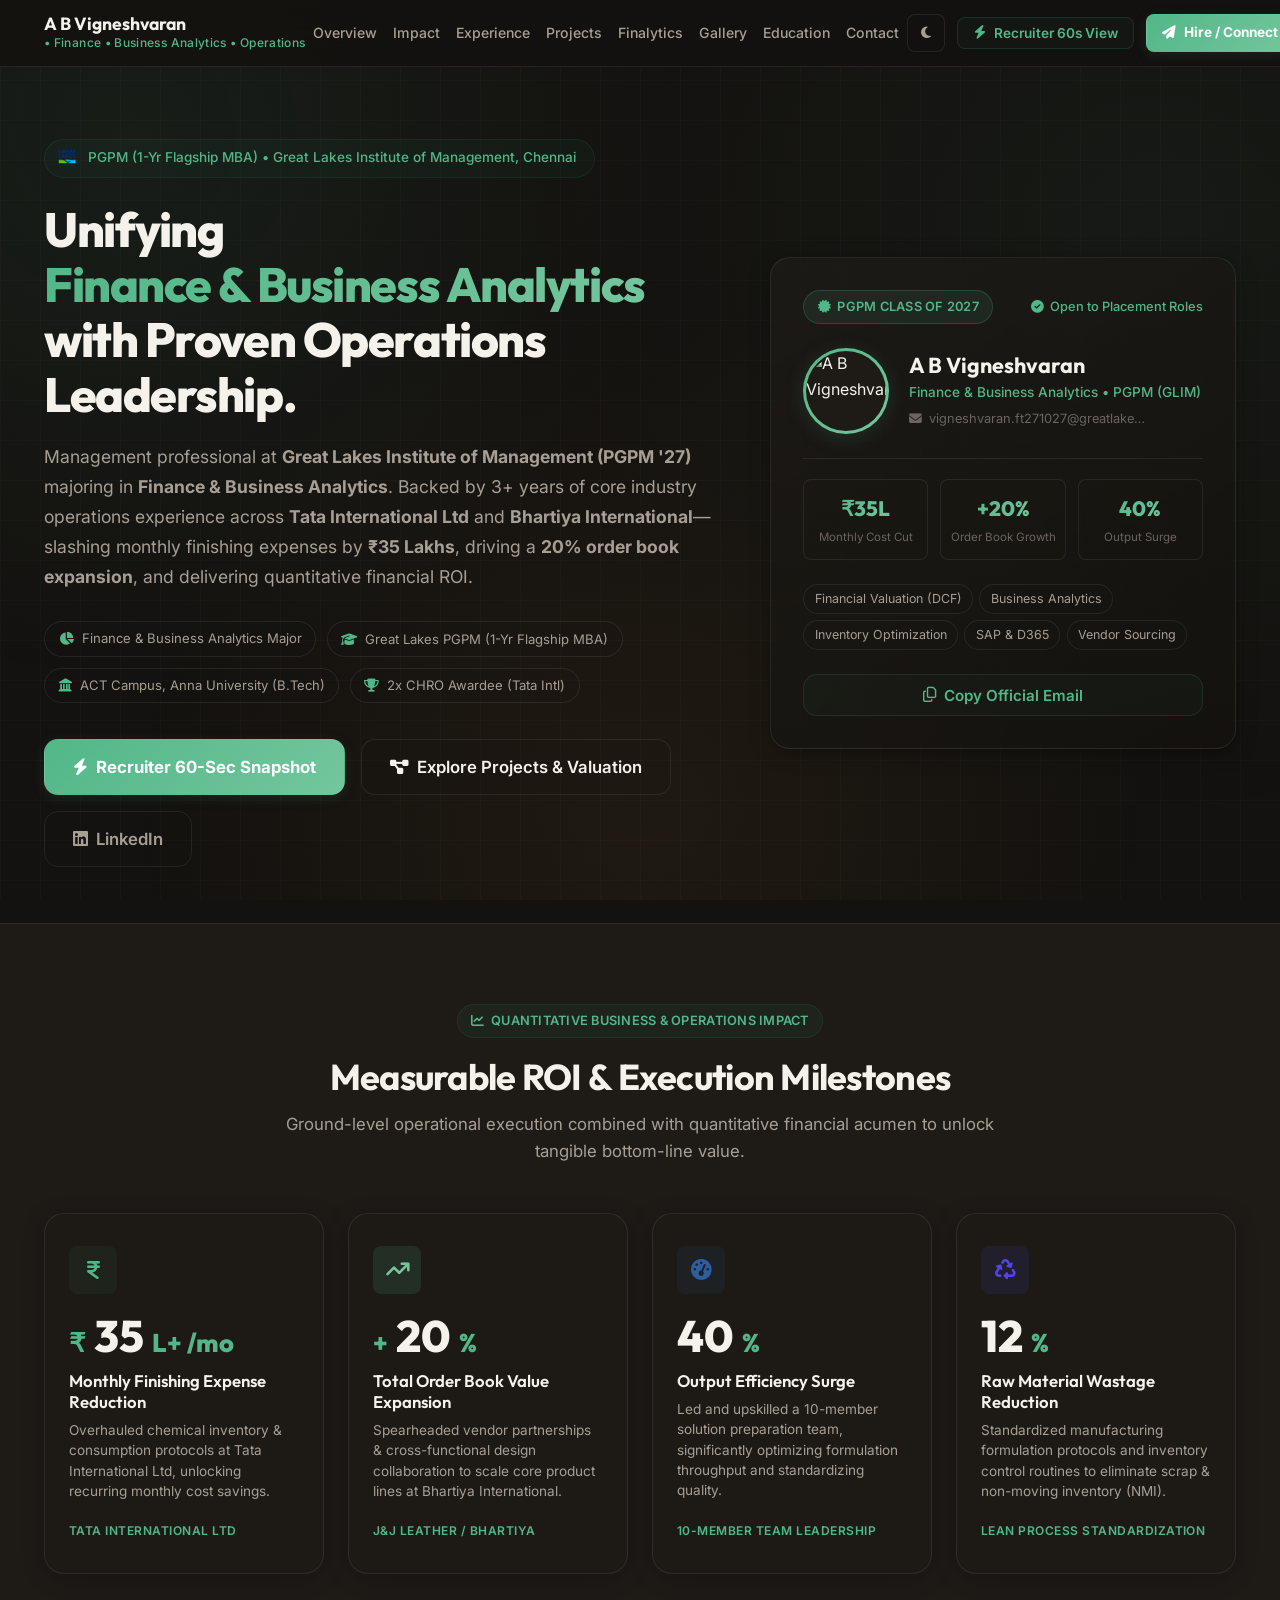
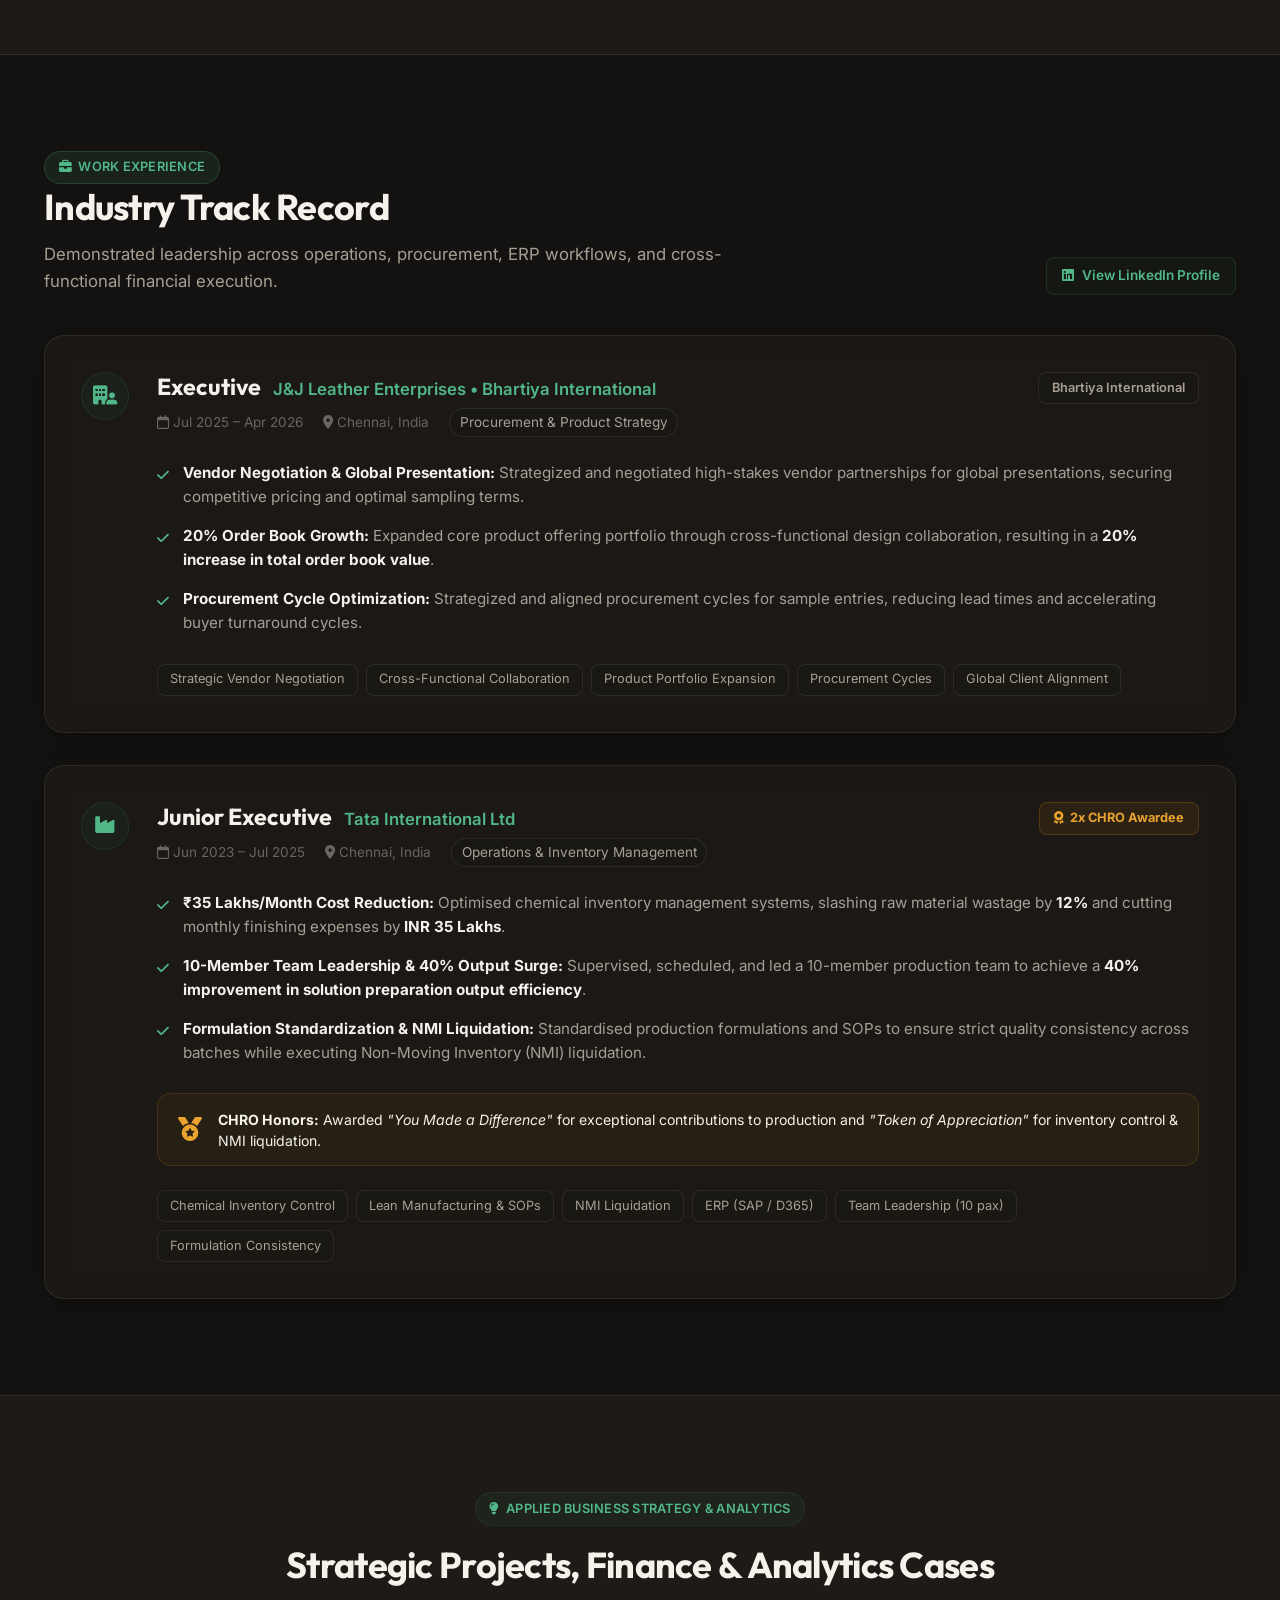
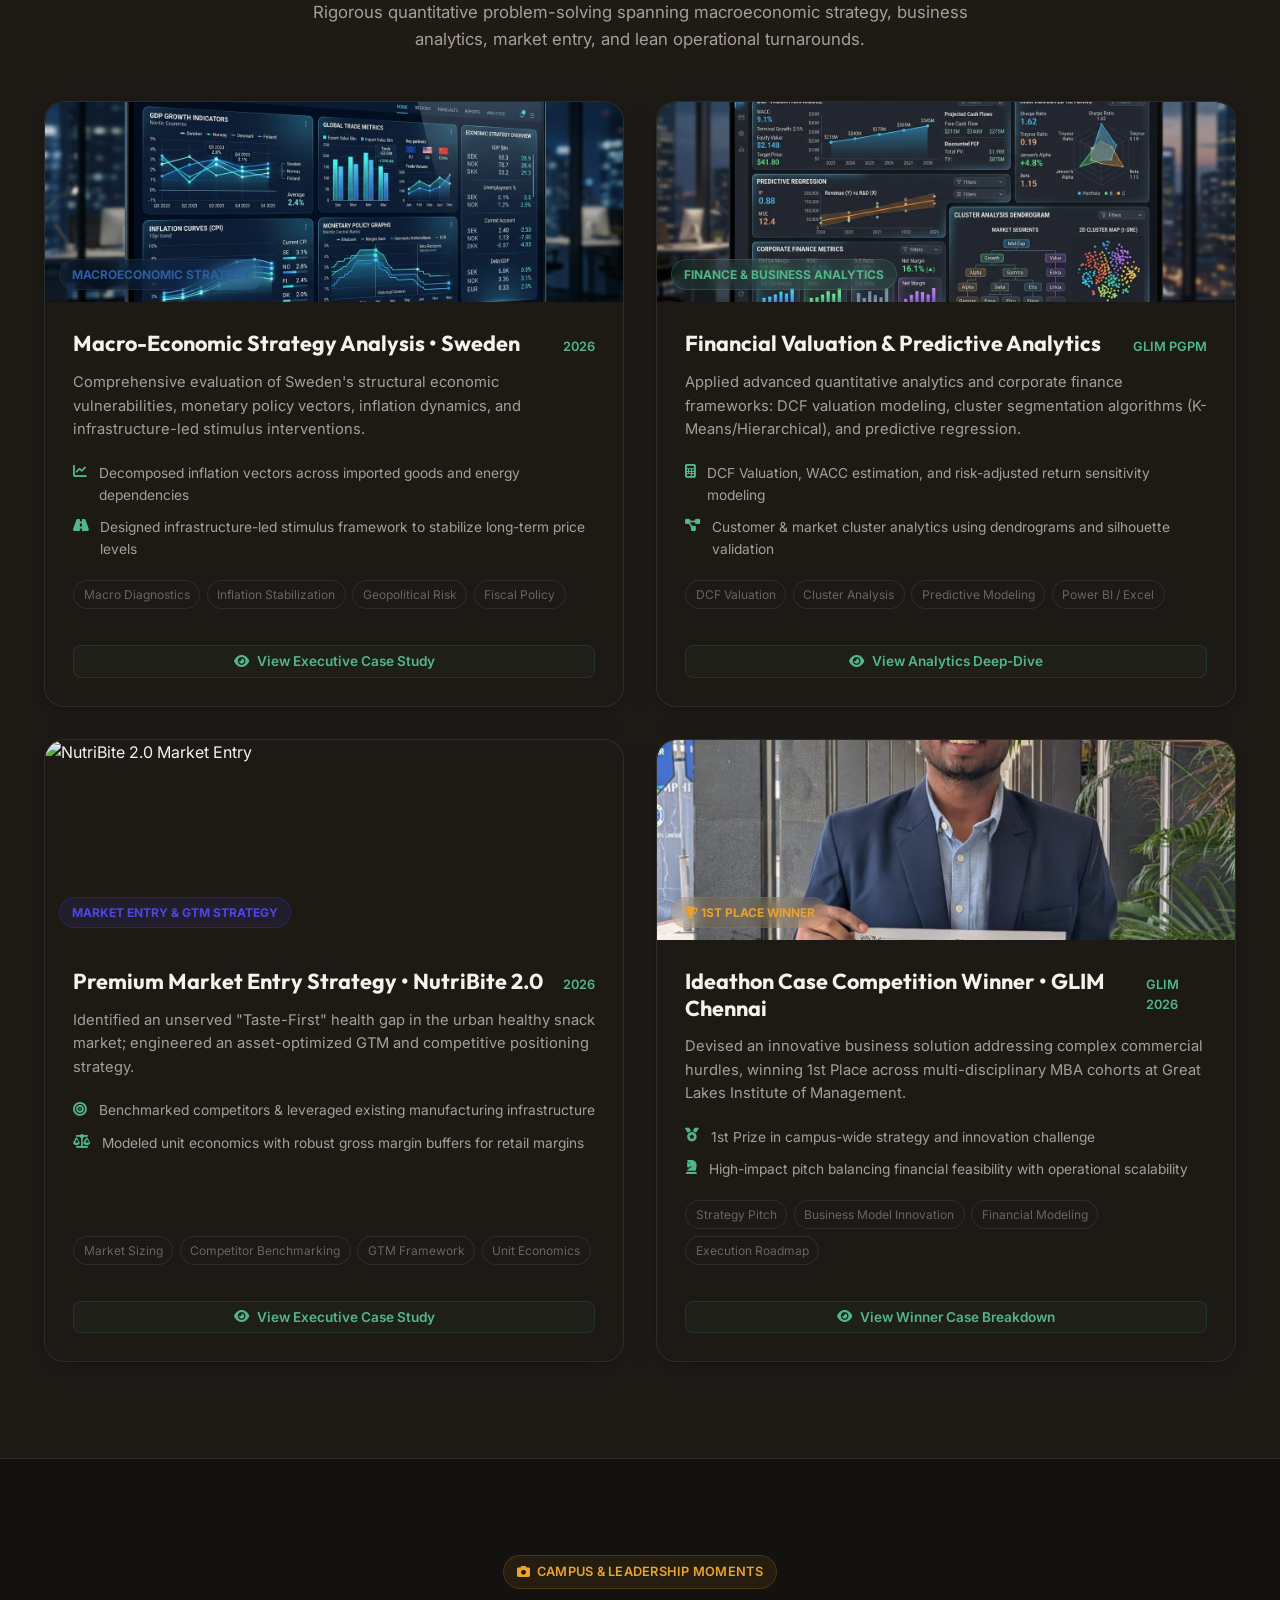
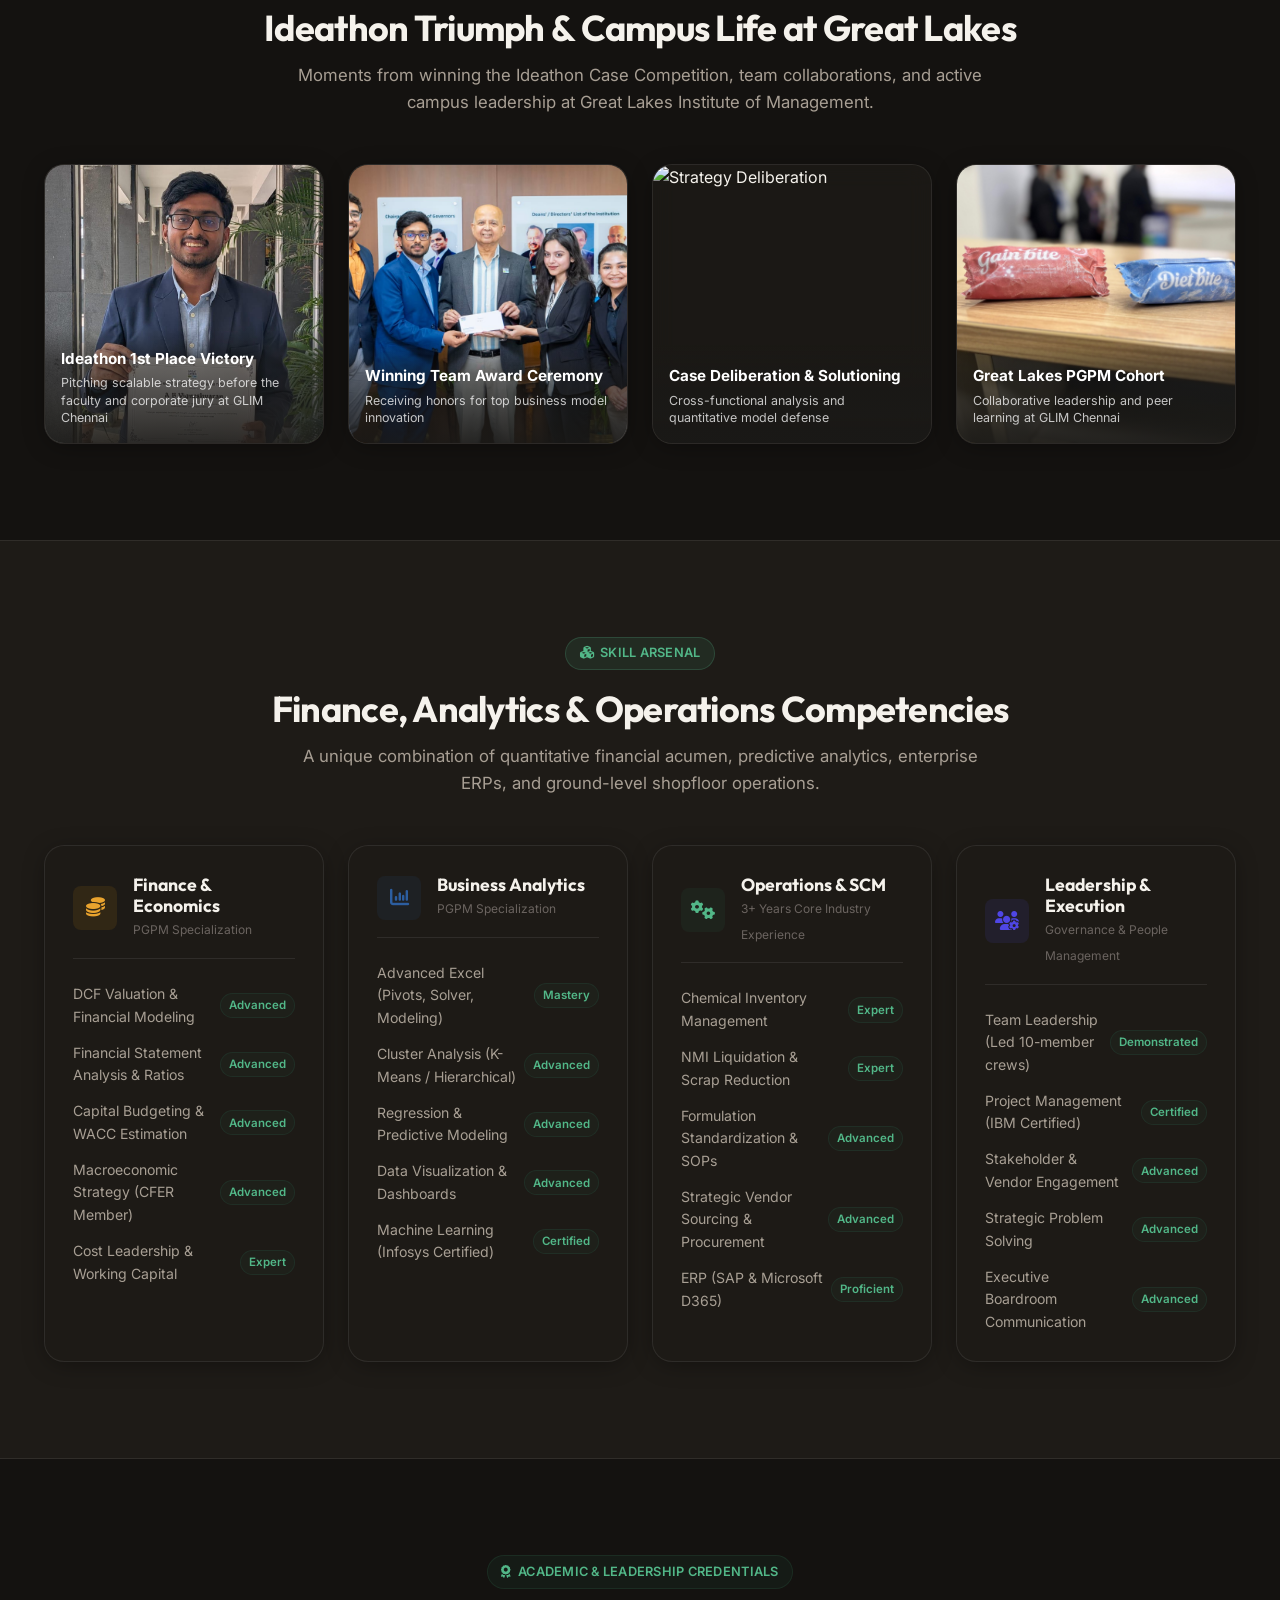
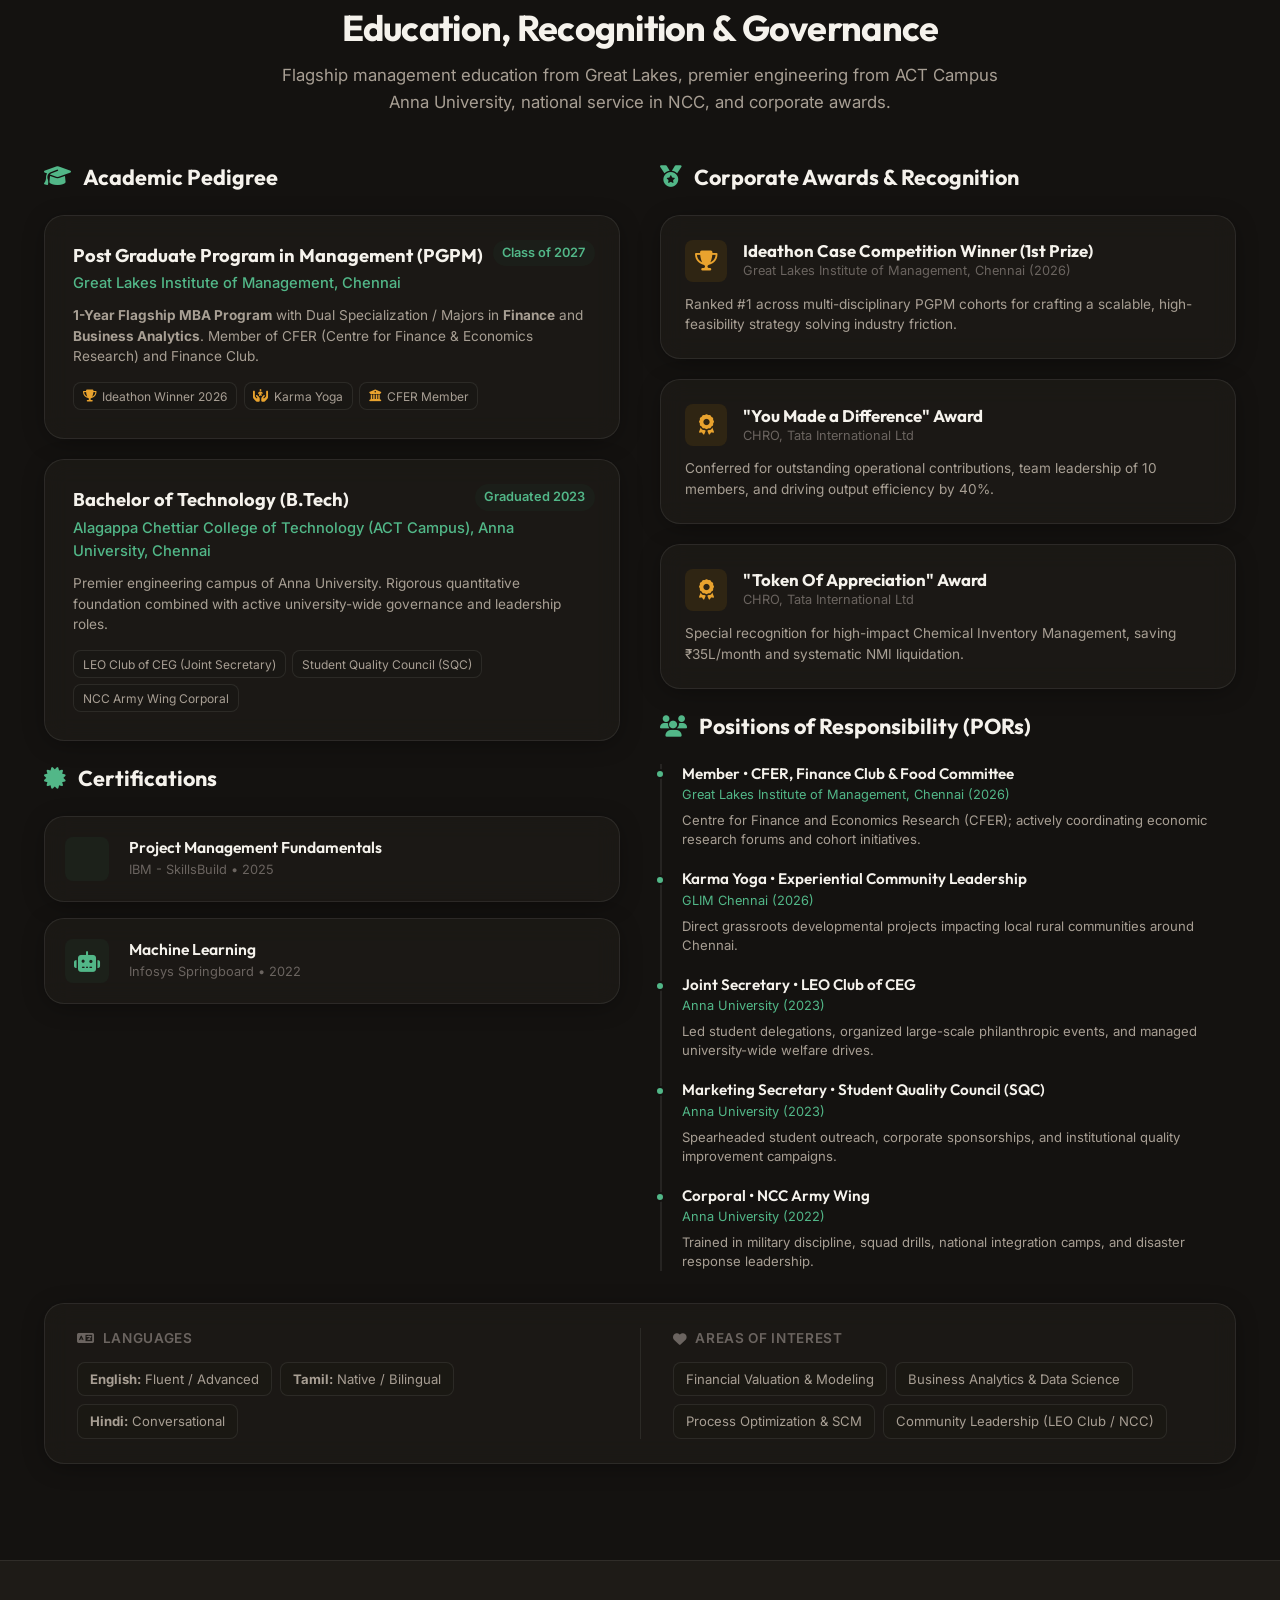
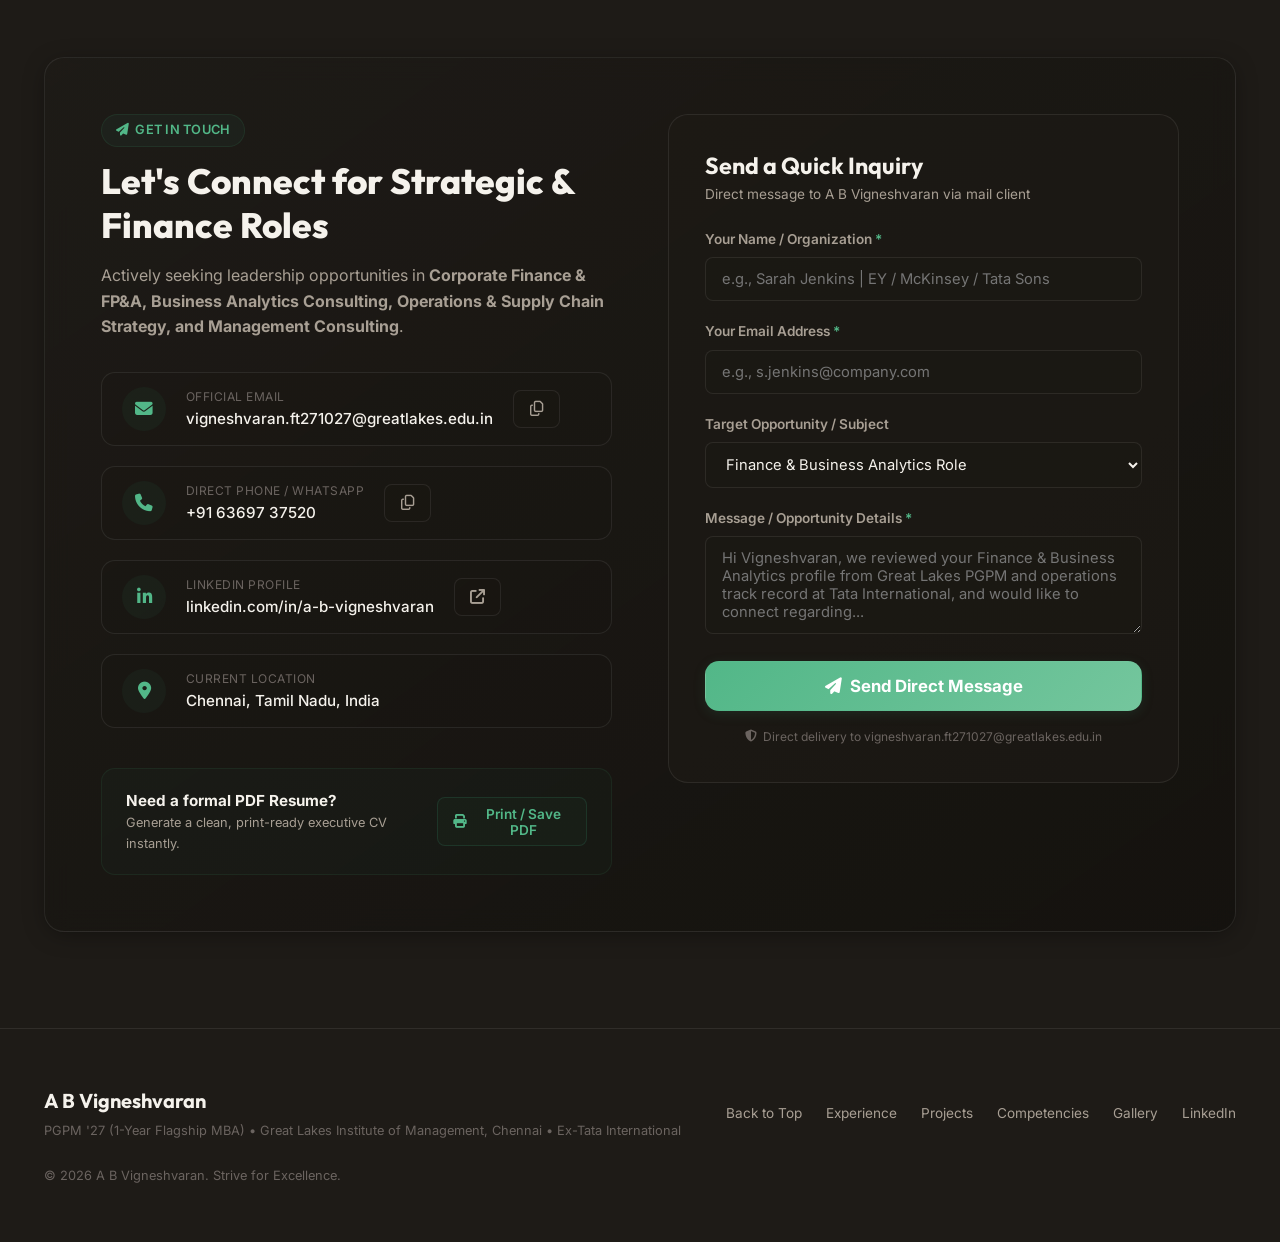
==== commit 50325a68: "update 5 update 5" ====
--- a/index.html
+++ b/index.html
@@ -484,7 +484,7 @@
           <!-- Project 3: NutriBite 2.0 Market Entry -->
           <div class="project-card glass-card">
             <div class="project-img-wrapper">
-              <img src="assets/nutribite_project.jpg" alt="NutriBite 2.0 Market Entry" class="project-card-img">
+              <img src="C:\GREAT LAKES\Github\Portfolio\assets\nutribite_project.png" alt="NutriBite 2.0 Market Entry" class="project-card-img">
               <div class="project-img-tag tag-indigo">Market Entry & GTM Strategy</div>
             </div>
             <div class="project-card-content">
